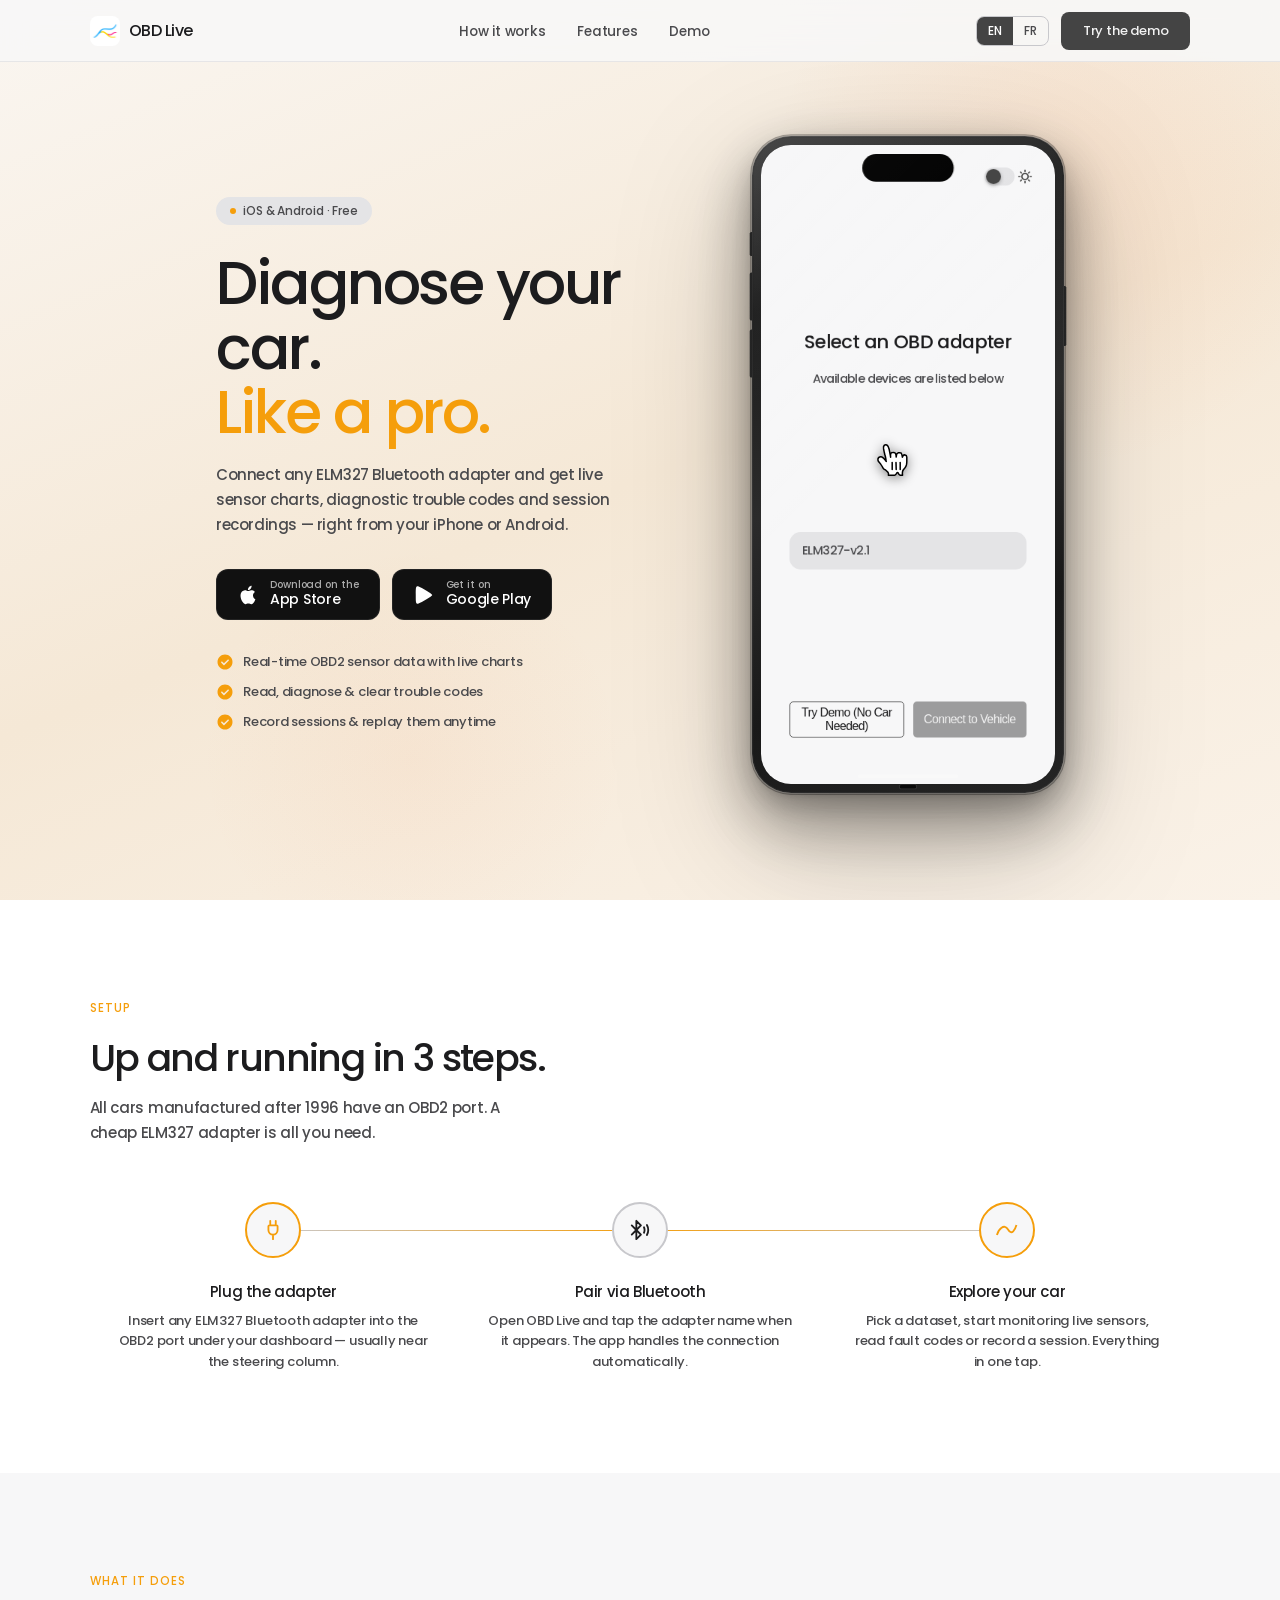
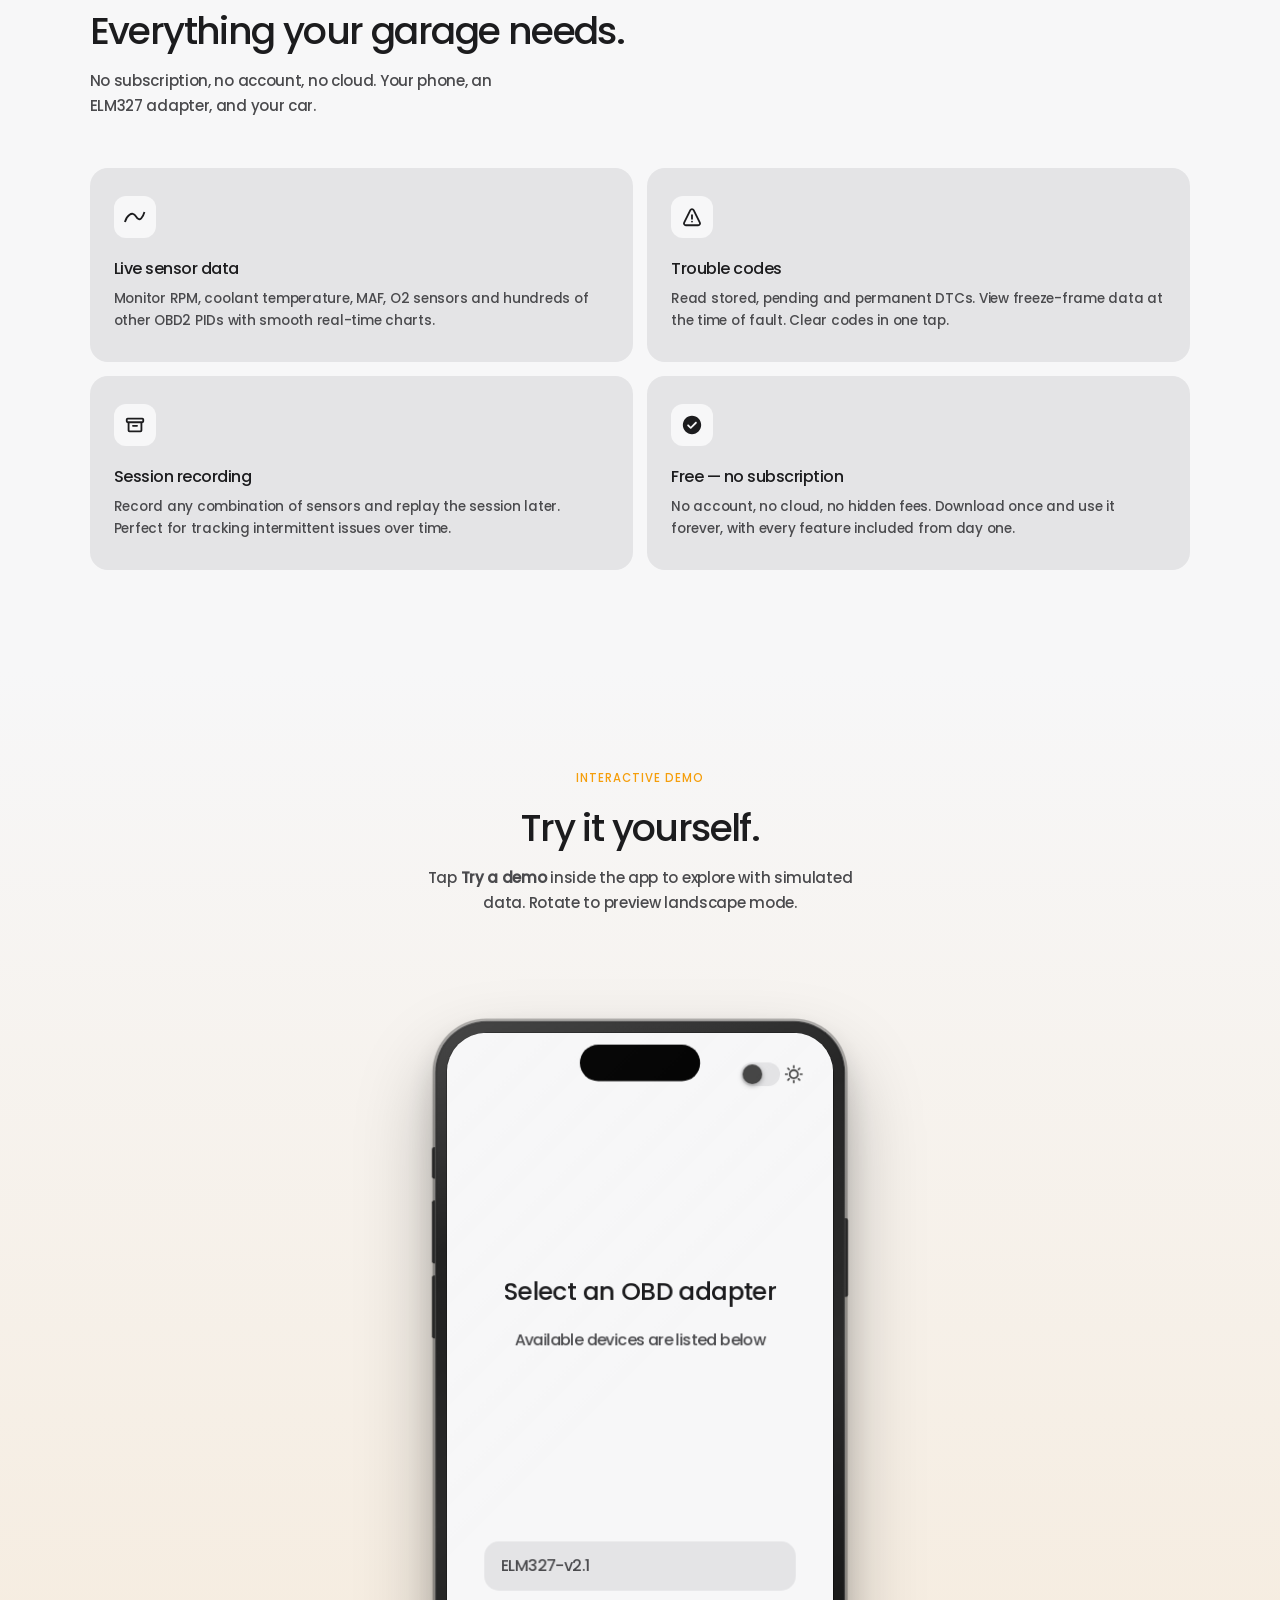
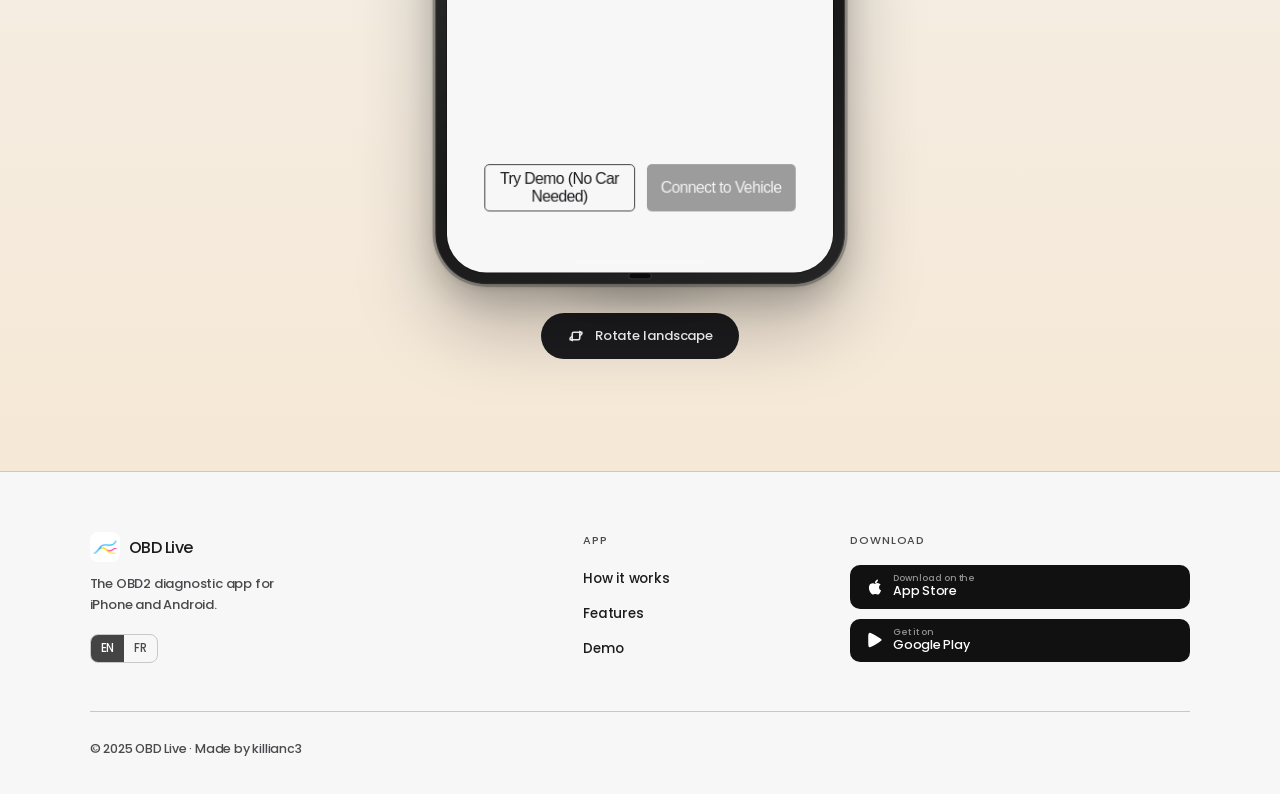
==== index.html @ 4d874411 "Deploy landing page" ====
<!DOCTYPE html><html lang="en"><head><meta charset="utf-8"><meta name="viewport" content="width=device-width,initial-scale=1"><title>OBD Live — Diagnose your car. Like a pro.</title><meta name="description" content="Connect any ELM327 Bluetooth adapter to read live sensor data, diagnostic trouble codes and record sessions — right from your iPhone or Android."><style>*,::after,::before{margin:0;padding:0;box-sizing:border-box}@font-face{font-family:Poppins;src:url("Poppins-Medium.woff2") format("woff2");font-weight:500}@font-face{font-family:Poppins;src:url("Poppins-Light.woff2") format("woff2");font-weight:300}:root{--bg:#F7F7F8;--card:#E4E4E6;--text:#1C1C1E;--sub:#4A4A4D;--line:#C8C8CC;--btn:#444444;--btntx:#F2F2F2;--orange:#F59E0B}html{scroll-behavior:smooth}body{font-family:Poppins,-apple-system,sans-serif;background:var(--bg);color:var(--text);overflow-x:hidden}a{text-decoration:none;color:inherit}.nav{position:fixed;inset:0 0 auto 0;z-index:200;height:62px;padding:0 7%;display:flex;align-items:center;justify-content:space-between;gap:24px;background:rgba(247,247,248,.88);backdrop-filter:blur(14px);-webkit-backdrop-filter:blur(14px);border-bottom:1px solid rgba(200,200,204,.38)}.nav-brand{display:flex;align-items:center;gap:9px;flex-shrink:0}.nav-logo-img{width:30px;height:30px;border-radius:8px;display:block;flex-shrink:0}.nav-logo-text{font-size:16px;font-weight:500;letter-spacing:-.5px}.nav-links{list-style:none;display:flex;gap:32px;flex:1;justify-content:center}.nav-links a{font-size:13.5px;font-weight:500;color:var(--sub);letter-spacing:-.25px;transition:color .15s}.nav-links a:hover{color:var(--text)}.lang-toggle{display:flex;align-items:center;gap:0;border:1.5px solid var(--line);border-radius:8px;overflow:hidden;flex-shrink:0}.lang-toggle button{background:0 0;border:none;cursor:pointer;font-family:Poppins,sans-serif;font-size:12px;font-weight:500;letter-spacing:-.1px;padding:5px 11px;color:var(--sub);transition:background .15s,color .15s}.lang-toggle button.active{background:var(--btn);color:#fff}.lang-toggle button:not(.active):hover{background:var(--card)}.nav-cta{font-size:13px;font-weight:500;letter-spacing:-.2px;padding:9px 22px;background:var(--btn);color:var(--btntx);border-radius:8px;transition:background .15s,transform .12s;flex-shrink:0}.nav-cta:hover{background:#2e2e2e;transform:translateY(-1px)}.hero{min-height:100vh;padding:92px 7% 64px;display:flex;align-items:center;justify-content:center;gap:56px;background:linear-gradient(158deg,#faf6f1 0,#f5e8d6 52%,#faf2e8 100%);position:relative;overflow:hidden}.hero::before{content:'';position:absolute;top:-120px;right:-80px;width:600px;height:600px;background:radial-gradient(circle,rgba(240,124,58,.1) 0,transparent 68%);pointer-events:none}.hero::after{content:'';position:absolute;bottom:-80px;left:15%;width:440px;height:440px;background:radial-gradient(circle,rgba(240,124,58,.06) 0,transparent 68%);pointer-events:none}.hero-text{flex:1;max-width:480px;position:relative;z-index:1}.badge{display:inline-flex;align-items:center;gap:7px;padding:5px 14px;background:var(--card);border-radius:100px;font-size:12px;font-weight:500;color:var(--sub);letter-spacing:-.1px;margin-bottom:26px}.badge-dot{width:6px;height:6px;background:var(--orange);border-radius:50%}h1{font-size:clamp(36px, 4.8vw, 60px);font-weight:500;letter-spacing:-2.5px;line-height:1.07;margin-bottom:18px}h1 em{font-style:normal;color:var(--orange)}.hero-desc{font-size:15px;font-weight:500;color:var(--sub);letter-spacing:-.4px;line-height:1.68;max-width:420px;margin-bottom:32px}.store-row{display:flex;gap:12px;flex-wrap:wrap;margin-bottom:32px}.store-btn{display:inline-flex;align-items:center;gap:11px;padding:10px 20px;background:#111;color:#fff;border-radius:12px;border:1.5px solid rgba(255,255,255,.08);transition:background .15s,transform .12s;min-width:152px}.store-btn:hover{background:#2a2a2a;transform:translateY(-1px)}.store-btn svg{width:22px;height:22px;flex-shrink:0}.store-btn-label{font-size:10px;font-weight:500;color:rgba(255,255,255,.65);letter-spacing:-.1px;line-height:1}.store-btn-name{font-size:14px;font-weight:500;color:#fff;letter-spacing:-.3px;line-height:1.3}.hero-checks{display:flex;flex-direction:column;gap:10px}.check-row{display:flex;align-items:center;gap:9px;font-size:13px;font-weight:500;color:var(--sub);letter-spacing:-.25px}.check-icon{width:18px;height:18px;color:var(--orange);flex-shrink:0;display:flex;align-items:center}.check-icon svg{width:18px;height:18px}.hero-phone-clip{flex-shrink:0;width:312px;height:657px;position:relative;z-index:1;filter:drop-shadow(0 40px 64px rgba(0,0,0,.2)) drop-shadow(0 14px 28px rgba(0,0,0,.12))}.hero-phone-inner{position:absolute;top:0;left:0;width:416px;height:876px;transform-origin:top left;transform:scale(.75)}.phone-base{position:relative;width:416px;height:876px}.phone-chrome{position:absolute;top:50%;left:50%;width:416px;height:876px;border-radius:52px;z-index:1;background:linear-gradient(155deg,#3c3c3c 0,#1e1e1e 22%,#2b2b2b 48%,#191919 74%,#252525 100%);box-shadow:0 0 0 1px rgba(255,255,255,.19),0 0 0 2.5px rgba(0,0,0,.3),0 40px 80px rgba(0,0,0,.28),0 16px 32px rgba(0,0,0,.16),0 4px 8px rgba(0,0,0,.1),inset 0 1px 1px rgba(255,255,255,.11),inset 0 0 0 1.5px rgba(255,255,255,.05);transition:transform .35s ease-in-out;transform:translate3d(-50%,-50%,0)}.phone-chrome::before{content:'';position:absolute;inset:2px;border-radius:50px;background:linear-gradient(170deg,rgba(255,255,255,.06) 0,transparent 38%);pointer-events:none}.phone-chrome.landscape{transform:translate3d(-50%,-50%,0) rotate(-90deg)}.phone-screen{position:absolute;top:12px;left:12px;right:12px;bottom:12px;border-radius:40px;overflow:hidden;background:#000;box-shadow:inset 0 0 0 .5px rgba(0,0,0,.6)}.phone-screen::after{content:'';position:absolute;inset:0;border-radius:40px;background:linear-gradient(135deg,rgba(255,255,255,.045) 0,transparent 45%);pointer-events:none;z-index:30}.phone-screen iframe{position:absolute;top:0;left:0;width:392px;height:852px;border:none;transform-origin:0 0;will-change:transform;-webkit-backface-visibility:hidden;backface-visibility:hidden}.phone-chrome.landscape .phone-screen iframe{width:852px;height:392px;transform:rotate(90deg) translateY(-100%) translateZ(0)}.dynamic-island{position:absolute;top:12px;left:50%;transform:translateX(-50%);width:122px;height:37px;background:#000;border-radius:20px;z-index:20}.home-indicator{position:absolute;bottom:8px;left:50%;transform:translateX(-50%);width:134px;height:5px;background:rgba(255,255,255,.24);border-radius:3px;z-index:20}.hw-m{position:absolute;top:128px;left:-3px;width:3px;height:32px;background:linear-gradient(to right,#121212,#2e2e2e,#1b1b1b);border-radius:2px 0 0 2px}.hw-vu{position:absolute;top:182px;left:-3px;width:3px;height:64px;background:linear-gradient(to right,#121212,#2e2e2e,#1b1b1b);border-radius:2px 0 0 2px}.hw-vd{position:absolute;top:258px;left:-3px;width:3px;height:64px;background:linear-gradient(to right,#121212,#2e2e2e,#1b1b1b);border-radius:2px 0 0 2px}.hw-pw{position:absolute;top:200px;right:-3px;width:3px;height:80px;background:linear-gradient(to left,#121212,#2e2e2e,#1b1b1b);border-radius:0 2px 2px 0}.hw-uc{position:absolute;bottom:6px;left:50%;transform:translateX(-50%);width:22px;height:5px;background:#0a0a0a;border-radius:3px;box-shadow:0 0 0 1px rgba(255,255,255,.09)}.eyebrow{font-size:11.5px;font-weight:500;letter-spacing:.09em;text-transform:uppercase;color:var(--orange);margin-bottom:12px}h2{font-size:clamp(27px, 3vw, 38px);font-weight:500;letter-spacing:-1.6px;margin-bottom:10px}.section-sub{font-size:15px;font-weight:500;color:var(--sub);letter-spacing:-.3px;line-height:1.65;max-width:440px;margin-bottom:50px}.how{padding:100px 7%;background:#fff}.how .section-sub{margin-bottom:56px}.steps{display:grid;grid-template-columns:repeat(3,1fr);gap:0;position:relative}.steps::before{content:'';position:absolute;top:28px;left:calc(100% / 6);right:calc(100% / 6);height:1.5px;background:linear-gradient(to right,var(--line),var(--orange) 50%,var(--line));z-index:0}.step{display:flex;flex-direction:column;align-items:center;text-align:center;padding:0 28px;position:relative;z-index:1}.step-num{width:56px;height:56px;border-radius:50%;background:var(--bg);border:2px solid var(--line);display:flex;align-items:center;justify-content:center;font-size:18px;font-weight:500;letter-spacing:-.5px;margin-bottom:22px;position:relative}.step:first-child .step-num,.step:last-child .step-num{border-color:var(--orange);color:var(--orange)}.step-num svg{width:22px;height:22px}.step-title{font-size:15px;font-weight:500;letter-spacing:-.4px;margin-bottom:8px}.step-desc{font-size:13px;font-weight:500;color:var(--sub);letter-spacing:-.2px;line-height:1.6}.features{padding:100px 7%;background:var(--bg)}.feat-grid{display:grid;grid-template-columns:repeat(2,1fr);gap:14px}.feat-card{background:var(--card);border-radius:18px;padding:28px 24px 30px}.feat-icon{width:42px;height:42px;background:var(--bg);border-radius:12px;display:flex;align-items:center;justify-content:center;margin-bottom:18px;color:var(--text)}.feat-icon svg{width:22px;height:22px}.feat-name{font-size:16px;font-weight:500;letter-spacing:-.5px;margin-bottom:7px}.feat-desc{font-size:13.5px;font-weight:500;color:var(--sub);letter-spacing:-.25px;line-height:1.62}.oss-band{padding:80px 7%;background:linear-gradient(135deg,#1c1c1e 0,#2c2c2e 100%);display:flex;align-items:center;justify-content:space-between;gap:40px;flex-wrap:wrap}.oss-text{max-width:560px}.oss-band .eyebrow{color:var(--orange)}.oss-band h2{color:#fff;margin-bottom:10px}.oss-band .section-sub{color:rgba(255,255,255,.55);margin-bottom:0;max-width:100%}.btn-ghost{display:inline-flex;align-items:center;gap:9px;padding:13px 26px;border:1.5px solid rgba(255,255,255,.22);color:#fff;border-radius:10px;font-family:Poppins,sans-serif;font-size:14px;font-weight:500;letter-spacing:-.3px;transition:border-color .15s,background .15s,transform .12s;flex-shrink:0;white-space:nowrap}.btn-ghost:hover{border-color:rgba(255,255,255,.5);background:rgba(255,255,255,.06);transform:translateY(-1px)}.demo{padding:100px 7% 112px;display:flex;flex-direction:column;align-items:center;background:linear-gradient(180deg,var(--bg) 0,#f5e8d6 100%)}.demo-head{text-align:center;margin-bottom:56px}.demo-head .section-sub{margin-left:auto;margin-right:auto;text-align:center}.demo-stage{display:flex;flex-direction:column;align-items:center;gap:28px}.phone-wrapper{position:relative;width:416px;height:876px;transform-origin:top center}.phone-wrapper.landscape{width:876px;height:416px}.phone-shadow{position:absolute;bottom:-28px;left:50%;transform:translateX(-50%);width:200px;height:28px;background:radial-gradient(ellipse at 50% 0,rgba(0,0,0,.18) 0,transparent 75%);filter:blur(10px);pointer-events:none}.rotate-btn{display:flex;align-items:center;gap:10px;padding:13px 26px;background:#1c1c1e;border:none;border-radius:100px;color:#fff;font-family:Poppins,sans-serif;font-size:13px;font-weight:500;letter-spacing:-.1px;cursor:pointer;user-select:none;outline:0;transition:background .18s,transform .14s,box-shadow .18s}.rotate-btn:hover{background:#2c2c2e;transform:translateY(-2px);box-shadow:0 8px 24px rgba(0,0,0,.22)}.rotate-btn:active{transform:translateY(0);background:#111}.r-icon{display:flex;align-items:center;transition:transform .35s ease}.r-icon svg{width:18px;height:18px}.r-icon.spun{transform:rotate(-90deg)}footer{padding:60px 7% 36px;border-top:1px solid var(--line);background:var(--bg)}.footer-top{display:grid;grid-template-columns:2fr 1fr 1.5fr;gap:40px;padding-bottom:48px;border-bottom:1px solid var(--line);margin-bottom:28px}.footer-brand .nav-brand{margin-bottom:12px}.footer-tagline{font-size:13px;font-weight:500;color:var(--sub);letter-spacing:-.2px;line-height:1.6;max-width:220px;margin-bottom:18px}.footer-lang{display:inline-flex;align-items:center;gap:0;border:1.5px solid var(--line);border-radius:8px;overflow:hidden}.footer-lang button{background:0 0;border:none;cursor:pointer;font-family:Poppins,sans-serif;font-size:11.5px;font-weight:500;letter-spacing:-.1px;padding:5px 10px;color:var(--sub);transition:background .15s,color .15s}.footer-lang button.active{background:var(--btn);color:#fff}.footer-col-title{font-size:11px;font-weight:500;letter-spacing:.08em;text-transform:uppercase;color:var(--sub);margin-bottom:16px}.footer-col-links{list-style:none;display:flex;flex-direction:column;gap:10px}.footer-col-links a{font-size:13.5px;font-weight:500;color:var(--text);letter-spacing:-.25px;transition:color .15s}.footer-col-links a:hover{color:var(--orange)}.footer-store-col{display:flex;flex-direction:column;gap:10px}.footer-store-btn{display:inline-flex;align-items:center;gap:9px;padding:9px 16px;background:#111;color:#fff;border-radius:10px;transition:background .15s}.footer-store-btn:hover{background:#2a2a2a}.footer-store-btn svg{width:18px;height:18px;flex-shrink:0}.footer-store-btn-label{font-size:9px;font-weight:500;color:rgba(255,255,255,.55);letter-spacing:-.05px;line-height:1}.footer-store-btn-name{font-size:12.5px;font-weight:500;color:#fff;letter-spacing:-.25px;line-height:1.3}.footer-bottom{display:flex;align-items:center;justify-content:space-between;flex-wrap:wrap;gap:10px}.footer-copy{font-size:12.5px;font-weight:500;color:var(--sub);letter-spacing:-.2px}@media (max-width:1020px){.footer-top{grid-template-columns:1fr 1fr}.footer-brand{grid-column:1/-1}}@media (max-width:960px){.hero{flex-direction:column-reverse;text-align:center;padding:100px 6% 60px;gap:40px}.hero-text{max-width:100%}.hero-desc{max-width:100%}.store-row{justify-content:center}.hero-checks{align-items:center}.nav-links{display:none}.hero-phone-clip{width:234px;height:493px}.hero-phone-inner{transform:scale(.5625)}.steps{grid-template-columns:1fr;gap:32px}.steps::before{display:none}.oss-band{flex-direction:column;align-items:flex-start}}@media (max-width:540px){.footer-top{grid-template-columns:1fr}.footer-bottom{justify-content:center;text-align:center}.lang-toggle{display:none}}</style></head><body><svg xmlns="http://www.w3.org/2000/svg" style="display:none" id="svg-sprite"><symbol id="i-logo" viewBox="0 0 24 24"><circle cx="12" cy="12" r="2.5" fill="currentColor"/><path d="M12 2v2.5M12 19.5V22M2 12h2.5M19.5 12H22M5.64 5.64l1.77 1.77M16.59 16.59l1.77 1.77M5.64 18.36l1.77-1.77M16.59 7.41l1.77-1.77" stroke="currentColor" stroke-width="2" stroke-linecap="round"/></symbol><symbol id="i-curve" viewBox="0 0 24 12"><path d="M1 11.5C2.52874 5.49993 8.92294 -1.70019 13.116 5.4999C17.3092 12.7 20.9781 5.16667 22.2885 0.5" stroke="currentColor" fill="none" stroke-width="2"/></symbol><symbol id="i-dtc" viewBox="0 0 24 24"><circle cx="12" cy="17" r="1" fill="currentColor"/><path d="M12 10L12 14" fill="none" stroke="currentColor" stroke-width="2" stroke-linecap="round" stroke-linejoin="round"/><path d="M3.44722 18.1056L10.2111 4.57771C10.9482 3.10361 13.0518 3.10362 13.7889 4.57771L20.5528 18.1056C21.2177 19.4354 20.2507 21 18.7639 21H5.23607C3.7493 21 2.78231 19.4354 3.44722 18.1056Z" fill="none" stroke="currentColor" stroke-width="2" stroke-linecap="round" stroke-linejoin="round"/></symbol><symbol id="i-archive" viewBox="0 0 24 24"><path stroke="currentColor" fill="none" stroke-linejoin="round" stroke-width="2" d="M10 12v1h4v-1m4 7H6a1 1 0 0 1-1-1V9h14v9a1 1 0 0 1-1 1ZM4 5h16a1 1 0 0 1 1 1v2a1 1 0 0 1-1 1H4a1 1 0 0 1-1-1V6a1 1 0 0 1 1-1Z"/></symbol><symbol id="i-ble" viewBox="0 0 24 24"><path d="M19.5282 6.5C20.4641 8.11795 20.9998 9.99642 20.9998 12C20.9998 14.0036 20.4641 15.882 19.5282 17.5M16.3262 9C16.7581 9.90926 16.9998 10.9264 16.9998 12C16.9998 13.0736 16.7581 14.0907 16.3262 15M3 17L8 12M8 12L13 7L8 2V12ZM8 12V22L13 17L8 12ZM8 12L3 7" fill="none" stroke="currentColor" stroke-width="2" stroke-linecap="round" stroke-linejoin="round"/></symbol><symbol id="i-globe" viewBox="0 0 24 24"><circle cx="12" cy="12" r="10" stroke="currentColor" fill="none" stroke-width="2"/><path d="M2 12h20M12 2c-2.5 3-4 6.5-4 10s1.5 7 4 10M12 2c2.5 3 4 6.5 4 10s-1.5 7-4 10" stroke="currentColor" fill="none" stroke-width="2"/></symbol><symbol id="i-plug" viewBox="0 0 24 24"><path d="M9 2v5M15 2v5M8 7h8a1 1 0 0 1 1 1v4a5 5 0 0 1-10 0V8a1 1 0 0 1 1-1ZM12 17v5" stroke="currentColor" fill="none" stroke-width="2" stroke-linecap="round" stroke-linejoin="round"/></symbol><symbol id="i-check" viewBox="0 0 20 20"><path d="M8.83332 11.5001L7.04166 9.70841C6.88888 9.55564 6.69443 9.47925 6.45832 9.47925C6.22221 9.47925 6.02777 9.55564 5.87499 9.70841C5.72221 9.86119 5.64582 10.0556 5.64582 10.2917C5.64582 10.5279 5.72221 10.7223 5.87499 10.8751L8.24999 13.2501C8.41666 13.4167 8.6111 13.5001 8.83332 13.5001C9.05555 13.5001 9.24999 13.4167 9.41666 13.2501L14.125 8.54175C14.2778 8.38897 14.3542 8.19453 14.3542 7.95841C14.3542 7.7223 14.2778 7.52786 14.125 7.37508C13.9722 7.2223 13.7778 7.14591 13.5417 7.14591C13.3055 7.14591 13.1111 7.2223 12.9583 7.37508L8.83332 11.5001ZM9.99999 18.3334C8.84721 18.3334 7.76388 18.1147 6.74999 17.6772C5.7361 17.2397 4.85416 16.6459 4.10416 15.8959C3.35416 15.1459 2.76041 14.264 2.32291 13.2501C1.88541 12.2362 1.66666 11.1529 1.66666 10.0001C1.66666 8.8473 1.88541 7.76397 2.32291 6.75008C2.76041 5.73619 3.35416 4.85425 4.10416 4.10425C4.85416 3.35425 5.7361 2.7605 6.74999 2.323C7.76388 1.8855 8.84721 1.66675 9.99999 1.66675C11.1528 1.66675 12.2361 1.8855 13.25 2.323C14.2639 2.7605 15.1458 3.35425 15.8958 4.10425C16.6458 4.85425 17.2396 5.73619 17.6771 6.75008C18.1146 7.76397 18.3333 8.8473 18.3333 10.0001C18.3333 11.1529 18.1146 12.2362 17.6771 13.2501C17.2396 14.264 16.6458 15.1459 15.8958 15.8959C15.1458 16.6459 14.2639 17.2397 13.25 17.6772C12.2361 18.1147 11.1528 18.3334 9.99999 18.3334Z" fill="currentColor"/></symbol><symbol id="i-arrow" viewBox="0 0 24 24"><path d="M5 12h14M12 5l7 7-7 7" stroke="currentColor" fill="none" stroke-width="2.2" stroke-linecap="round" stroke-linejoin="round"/></symbol><symbol id="i-github" viewBox="0 0 24 24"><path d="M12 2C6.477 2 2 6.484 2 12.017c0 4.425 2.865 8.18 6.839 9.504.5.092.682-.217.682-.483 0-.237-.008-.868-.013-1.703-2.782.605-3.369-1.343-3.369-1.343-.454-1.158-1.11-1.466-1.11-1.466-.908-.62.069-.608.069-.608 1.003.07 1.531 1.032 1.531 1.032.892 1.53 2.341 1.088 2.91.832.092-.647.35-1.088.636-1.338-2.22-.253-4.555-1.113-4.555-4.951 0-1.093.39-1.988 1.029-2.688-.103-.253-.446-1.272.098-2.65 0 0 .84-.27 2.75 1.026A9.564 9.564 0 0 1 12 6.844a9.59 9.59 0 0 1 2.504.337c1.909-1.296 2.747-1.027 2.747-1.027.546 1.379.202 2.398.1 2.651.64.7 1.028 1.595 1.028 2.688 0 3.848-2.339 4.695-4.566 4.943.359.309.678.92.678 1.855 0 1.338-.012 2.419-.012 2.747 0 .268.18.58.688.482A10.02 10.02 0 0 0 22 12.017C22 6.484 17.522 2 12 2z" fill="currentColor"/></symbol><symbol id="i-apple" viewBox="0 0 24 24"><path d="M18.71 19.5c-.83 1.24-1.71 2.45-3.05 2.47-1.34.03-1.77-.79-3.29-.79-1.53 0-2 .77-3.27.82-1.31.05-2.3-1.32-3.14-2.53C4.25 17 2.94 12.45 4.7 9.39c.87-1.52 2.43-2.48 4.12-2.51 1.28-.02 2.5.87 3.29.87.78 0 2.26-1.07 3.8-.91.65.03 2.47.26 3.64 1.98-.09.06-2.17 1.28-2.15 3.81.03 3.02 2.65 4.03 2.68 4.04-.03.07-.42 1.44-1.38 2.83M13 3.5c.73-.83 1.94-1.46 2.94-1.5.13 1.17-.34 2.35-1.04 3.19-.69.85-1.83 1.51-2.95 1.42-.15-1.15.41-2.35 1.05-3.11z" fill="currentColor"/></symbol><symbol id="i-play" viewBox="0 0 24 24"><path d="M4.5 2.5C3.12 3.3 3 3.93 3 12s.12 8.7 1.5 9.5C6 22.4 21 13.5 21 12S6 1.6 4.5 2.5z" fill="currentColor"/></symbol><symbol id="i-rotate" viewBox="0 0 24 24"><path d="M20 7H9a2 2 0 0 0-2 2v9" stroke="currentColor" fill="none" stroke-width="2.1" stroke-linecap="round" stroke-linejoin="round"/><path d="m7 18-3-3 3-3" stroke="currentColor" fill="none" stroke-width="2.1" stroke-linecap="round" stroke-linejoin="round"/><path d="M4 17H15a2 2 0 0 0 2-2V6" stroke="currentColor" fill="none" stroke-width="2.1" stroke-linecap="round" stroke-linejoin="round"/><path d="m17 6 3 3-3 3" stroke="currentColor" fill="none" stroke-width="2.1" stroke-linecap="round" stroke-linejoin="round"/></symbol></svg><nav class="nav"><a class="nav-brand" href="#"><img src="app-icon.png" class="nav-logo-img" alt=""> <span class="nav-logo-text">OBD Live</span></a><ul class="nav-links"><li><a href="#how" data-i18n="navHow">How it works</a></li><li><a href="#features" data-i18n="navFeatures">Features</a></li><li><a href="#demo" data-i18n="navDemo">Demo</a></li></ul><div style="display:flex;align-items:center;gap:12px"><div class="lang-toggle"><button id="nav-en" class="active" onclick='setLang("en")'>EN</button> <button id="nav-fr" onclick='setLang("fr")'>FR</button></div><a href="#demo" class="nav-cta" data-i18n="navCta">Try the demo</a></div></nav><section class="hero"><div class="hero-text"><div class="badge"><span class="badge-dot"></span> <span data-i18n="heroBadge">iOS &amp; Android · Free</span></div><h1 data-i18n="heroTitle">Diagnose your car.<br><em>Like a pro.</em></h1><p class="hero-desc" data-i18n="heroDesc">Connect any ELM327 Bluetooth adapter and get live sensor charts, diagnostic trouble codes and session recordings — right from your iPhone or Android.</p><div class="store-row"><a href="https://apps.apple.com/us/app/obd-live-car-scanner-obd2/id6757396850" class="store-btn" target="_blank" rel="noopener"><svg><use href="#i-apple"/></svg><div><div class="store-btn-label" data-i18n="storeLabelApple">Download on the</div><div class="store-btn-name">App Store</div></div></a><a href="https://play.google.com/store/apps/details?id=fr.killianc3.obd" class="store-btn" target="_blank" rel="noopener"><svg><use href="#i-play"/></svg><div><div class="store-btn-label" data-i18n="storeLabelGoogle">Get it on</div><div class="store-btn-name">Google Play</div></div></a></div><div class="hero-checks"><div class="check-row"><span class="check-icon"><svg><use href="#i-check"/></svg></span><span data-i18n="check1">Real-time OBD2 sensor data with live charts</span></div><div class="check-row"><span class="check-icon"><svg><use href="#i-check"/></svg></span><span data-i18n="check2">Read, diagnose &amp; clear trouble codes</span></div><div class="check-row"><span class="check-icon"><svg><use href="#i-check"/></svg></span><span data-i18n="check3">Record sessions &amp; replay them anytime</span></div></div></div><div class="hero-phone-clip"><div class="hero-phone-inner"><div class="phone-base"><div class="phone-chrome"><div class="phone-screen"><iframe id="hero-frame" src="app.html?auto&lang=en" title="OBD Live Preview" loading="eager"></iframe><div class="dynamic-island"></div><div class="home-indicator"></div></div><div class="hw-m"></div><div class="hw-vu"></div><div class="hw-vd"></div><div class="hw-pw"></div><div class="hw-uc"></div></div></div></div></div></section><section class="how" id="how"><p class="eyebrow" data-i18n="howEyebrow">Setup</p><h2 data-i18n="howTitle">Up and running in 3 steps.</h2><p class="section-sub" data-i18n="howSub">All cars manufactured after 1996 have an OBD2 port. A cheap ELM327 adapter is all you need.</p><div class="steps"><div class="step"><div class="step-num"><svg><use href="#i-plug"/></svg></div><div class="step-title" data-i18n="step1Title">Plug the adapter</div><div class="step-desc" data-i18n="step1Desc">Insert any ELM327 Bluetooth adapter into the OBD2 port under your dashboard — usually near the steering column.</div></div><div class="step"><div class="step-num"><svg><use href="#i-ble"/></svg></div><div class="step-title" data-i18n="step2Title">Pair via Bluetooth</div><div class="step-desc" data-i18n="step2Desc">Open OBD Live and tap the adapter name when it appears. The app handles the connection automatically.</div></div><div class="step"><div class="step-num"><svg><use href="#i-curve"/></svg></div><div class="step-title" data-i18n="step3Title">Explore your car</div><div class="step-desc" data-i18n="step3Desc">Pick a dataset, start monitoring live sensors, read fault codes or record a session. Everything in one tap.</div></div></div></section><section class="features" id="features"><p class="eyebrow" data-i18n="featEyebrow">What it does</p><h2 data-i18n="featTitle">Everything your garage needs.</h2><p class="section-sub" data-i18n="featSub">No subscription, no account, no cloud. Your phone, an ELM327 adapter, and your car.</p><div class="feat-grid"><div class="feat-card"><div class="feat-icon"><svg><use href="#i-curve"/></svg></div><div class="feat-name" data-i18n="feat1Name">Live sensor data</div><div class="feat-desc" data-i18n="feat1Desc">Monitor RPM, coolant temperature, MAF, O2 sensors and hundreds of other OBD2 PIDs with smooth real-time charts.</div></div><div class="feat-card"><div class="feat-icon"><svg><use href="#i-dtc"/></svg></div><div class="feat-name" data-i18n="feat2Name">Trouble codes</div><div class="feat-desc" data-i18n="feat2Desc">Read stored, pending and permanent DTCs. View freeze-frame data at the time of fault. Clear codes in one tap.</div></div><div class="feat-card"><div class="feat-icon"><svg><use href="#i-archive"/></svg></div><div class="feat-name" data-i18n="feat3Name">Session recording</div><div class="feat-desc" data-i18n="feat3Desc">Record any combination of sensors and replay the session later. Perfect for tracking intermittent issues over time.</div></div><div class="feat-card"><div class="feat-icon"><svg><use href="#i-check"/></svg></div><div class="feat-name" data-i18n="feat6Name">Free — no subscription</div><div class="feat-desc" data-i18n="feat6Desc">No account, no cloud, no hidden fees. Download once and use it forever, with every feature included from day one.</div></div></div></section><section class="demo" id="demo"><div class="demo-head"><p class="eyebrow" data-i18n="demoEyebrow">Interactive demo</p><h2 data-i18n="demoTitle">Try it yourself.</h2><p class="section-sub" data-i18n="demoSub">Tap <strong>Try a demo</strong> inside the app to explore with simulated data. Rotate to preview landscape mode.</p></div><div class="demo-stage"><div class="phone-wrapper" id="phone-wrapper"><div class="phone-chrome" id="demo-phone"><div class="phone-screen"><iframe id="demo-frame" src="app.html?lang=en" title="OBD Live App Demo"></iframe><div class="dynamic-island"></div><div class="home-indicator"></div></div><div class="hw-m"></div><div class="hw-vu"></div><div class="hw-vd"></div><div class="hw-pw"></div><div class="hw-uc"></div></div><div class="phone-shadow"></div></div><button class="rotate-btn" onclick="toggleDemo()"><span class="r-icon" id="r-icon"><svg><use href="#i-rotate"/></svg> </span><span id="rotate-label" data-i18n="rotateLandscape">Rotate landscape</span></button></div></section><footer><div class="footer-top"><div class="footer-brand"><a class="nav-brand" href="#"><img src="app-icon.png" class="nav-logo-img" alt=""> <span class="nav-logo-text">OBD Live</span></a><p class="footer-tagline" data-i18n="footerTagline">The OBD2 diagnostic app for iPhone and Android.</p><div class="footer-lang"><button id="footer-en" class="active" onclick='setLang("en")'>EN</button> <button id="footer-fr" onclick='setLang("fr")'>FR</button></div></div><div><div class="footer-col-title" data-i18n="footerColApp">App</div><ul class="footer-col-links"><li><a href="#how" data-i18n="navHow">How it works</a></li><li><a href="#features" data-i18n="navFeatures">Features</a></li><li><a href="#demo" data-i18n="navDemo">Demo</a></li></ul></div><div><div class="footer-col-title" data-i18n="footerColDownload">Download</div><div class="footer-store-col"><a href="https://apps.apple.com/us/app/obd-live-car-scanner-obd2/id6757396850" class="footer-store-btn" target="_blank" rel="noopener"><svg><use href="#i-apple"/></svg><div><div class="footer-store-btn-label" data-i18n="storeLabelApple">Download on the</div><div class="footer-store-btn-name">App Store</div></div></a><a href="https://play.google.com/store/apps/details?id=fr.killianc3.obd" class="footer-store-btn" target="_blank" rel="noopener"><svg><use href="#i-play"/></svg><div><div class="footer-store-btn-label" data-i18n="storeLabelGoogle">Get it on</div><div class="footer-store-btn-name">Google Play</div></div></a></div></div></div><div class="footer-bottom"><span class="footer-copy" data-i18n="footerCopy">© 2025 OBD Live · Made by killianc3</span></div></footer><script>const STRINGS={en:{navHow:"How it works",navFeatures:"Features",navDemo:"Demo",navCta:"Try the demo",heroBadge:"iOS &amp; Android · Free",heroTitle:"Diagnose your car.<br><em>Like a pro.</em>",heroDesc:"Connect any ELM327 Bluetooth adapter and get live sensor charts, diagnostic trouble codes and session recordings — right from your iPhone or Android.",storeLabelApple:"Download on the",storeLabelGoogle:"Get it on",check1:"Real-time OBD2 sensor data with live charts",check2:"Read, diagnose &amp; clear trouble codes",check3:"Record sessions &amp; replay them anytime",howEyebrow:"Setup",howTitle:"Up and running in 3 steps.",howSub:"All cars manufactured after 1996 have an OBD2 port. A cheap ELM327 adapter is all you need.",step1Title:"Plug the adapter",step1Desc:"Insert any ELM327 Bluetooth adapter into the OBD2 port under your dashboard — usually near the steering column.",step2Title:"Pair via Bluetooth",step2Desc:"Open OBD Live and tap the adapter name when it appears. The app handles the connection automatically.",step3Title:"Explore your car",step3Desc:"Pick a dataset, start monitoring live sensors, read fault codes or record a session. Everything in one tap.",featEyebrow:"What it does",featTitle:"Everything your garage needs.",featSub:"No subscription, no account, no cloud. Your phone, an ELM327 adapter, and your car.",feat1Name:"Live sensor data",feat1Desc:"Monitor RPM, coolant temperature, MAF, O2 sensors and hundreds of other OBD2 PIDs with smooth real-time charts.",feat2Name:"Trouble codes",feat2Desc:"Read stored, pending and permanent DTCs. View freeze-frame data at the time of fault. Clear codes in one tap.",feat3Name:"Session recording",feat3Desc:"Record any combination of sensors and replay the session later. Perfect for tracking intermittent issues over time.",feat4Name:"Wireless &amp; effortless",feat4Desc:"Connects to any ELM327 v1.5+ adapter over Bluetooth LE. Plug it into the OBD2 port under your dashboard and go.",feat5Name:"French &amp; English",feat5Desc:"The app is fully available in both French and English. Language follows your device settings automatically.",feat6Name:"Free — no subscription",feat6Desc:"No account, no cloud, no hidden fees. Download once and use it forever, with every feature included from day one.",ossEyebrow:"Open source",ossTitle:"Free. Open. Forever.",ossSub:"No tracking, no ads, no subscription — ever. OBD Live is MIT-licensed and built in the open. Every commit is public.",ossBtn:"View on GitHub",demoEyebrow:"Interactive demo",demoTitle:"Try it yourself.",demoSub:"Tap <strong>Try a demo</strong> inside the app to explore with simulated data. Rotate to preview landscape mode.",rotateLandscape:"Rotate landscape",rotatePortrait:"Rotate portrait",footerTagline:"The OBD2 diagnostic app for iPhone and Android.",footerColApp:"App",footerColDownload:"Download",footerCopy:"© 2025 OBD Live · Made by killianc3"},fr:{navHow:"Fonctionnement",navFeatures:"Fonctionnalités",navDemo:"Démo",navCta:"Essayer la démo",heroBadge:"iOS &amp; Android · Gratuit",heroTitle:"Diagnostiquez votre voiture.<br><em>Comme un pro.</em>",heroDesc:"Connectez n'importe quel adaptateur Bluetooth ELM327 et accédez aux capteurs en direct, aux codes défaut et aux enregistrements de sessions — depuis votre iPhone ou Android.",storeLabelApple:"Télécharger sur l'",storeLabelGoogle:"Disponible sur",check1:"Données capteurs OBD2 en temps réel",check2:"Lire, diagnostiquer &amp; effacer les codes défaut",check3:"Enregistrer les sessions et les rejouer",howEyebrow:"Démarrage",howTitle:"Prêt en 3 étapes.",howSub:"Toutes les voitures fabriquées après 1996 ont un port OBD2. Un simple adaptateur ELM327 suffit.",step1Title:"Branchez l'adaptateur",step1Desc:"Insérez un adaptateur Bluetooth ELM327 dans le port OBD2 sous votre tableau de bord — généralement près de la colonne de direction.",step2Title:"Pairez en Bluetooth",step2Desc:"Ouvrez OBD Live et appuyez sur le nom de l'adaptateur quand il apparaît. L'application gère la connexion automatiquement.",step3Title:"Explorez votre voiture",step3Desc:"Choisissez un jeu de données, surveillez les capteurs en direct, lisez les codes défaut ou enregistrez une session. Tout en un seul appui.",featEyebrow:"Ce qu'il fait",featTitle:"Tout ce dont votre garage a besoin.",featSub:"Pas d'abonnement, pas de compte, pas de cloud. Votre téléphone, un adaptateur ELM327, et votre voiture.",feat1Name:"Données en direct",feat1Desc:"Surveillez le régime, la température du liquide de refroidissement, le MAF, les sondes O2 et des centaines d'autres PIDs OBD2 avec des graphiques en temps réel.",feat2Name:"Codes défaut",feat2Desc:"Lisez les DTC stockés, en attente et permanents. Consultez les données de gel au moment de la panne. Effacez les codes en un appui.",feat3Name:"Enregistrement de session",feat3Desc:"Enregistrez n'importe quelle combinaison de capteurs et rejouez la session plus tard. Idéal pour les pannes intermittentes.",feat4Name:"Sans fil &amp; simple",feat4Desc:"Se connecte à tout adaptateur ELM327 v1.5+ via Bluetooth LE. Branchez-le dans le port OBD2 sous votre tableau de bord et c'est parti.",feat5Name:"Français &amp; Anglais",feat5Desc:"L'application est entièrement disponible en français et en anglais. La langue suit automatiquement les paramètres de votre appareil.",feat6Name:"Gratuit — sans abonnement",feat6Desc:"Pas de compte, pas de cloud, pas de frais cachés. Téléchargez une fois et utilisez pour toujours, toutes fonctionnalités incluses dès le premier jour.",ossEyebrow:"Open source",ossTitle:"Gratuit. Ouvert. Pour toujours.",ossSub:"Aucun tracking, aucune pub, aucun abonnement — jamais. OBD Live est sous licence MIT et développé en public. Chaque commit est visible.",ossBtn:"Voir sur GitHub",demoEyebrow:"Démo interactive",demoTitle:"Essayez vous-même.",demoSub:"Appuyez sur <strong>Essayer une démo</strong> dans l'app pour explorer avec des données simulées. Pivotez pour voir le mode paysage.",rotateLandscape:"Rotation paysage",rotatePortrait:"Rotation portrait",footerTagline:"L'application OBD2 pour iPhone et Android.",footerColApp:"Application",footerColDownload:"Télécharger",footerCopy:"© 2025 OBD Live · Fait par killianc3"}};let _lang="en";function setLang(e){_lang=e,document.querySelectorAll("[data-i18n]").forEach(t=>{const a=t.getAttribute("data-i18n");void 0!==STRINGS[e][a]&&(t.innerHTML=STRINGS[e][a])}),["nav-en","nav-fr","footer-en","footer-fr"].forEach(t=>{const a=document.getElementById(t);a&&a.classList.toggle("active",t.endsWith(e))}),landscape||(document.getElementById("rotate-label").innerHTML=STRINGS[e].rotateLandscape),["hero-frame","demo-frame"].forEach(t=>{const a=document.getElementById(t);if(a)try{const t=new URL(a.src,location.href);t.searchParams.set("lang",e),a.src=t.toString()}catch(e){}})}let landscape=!1;function toggleDemo(){landscape=!landscape,document.getElementById("demo-phone").classList.toggle("landscape",landscape),document.getElementById("phone-wrapper").classList.toggle("landscape",landscape),document.getElementById("r-icon").classList.toggle("spun",landscape),document.getElementById("rotate-label").innerHTML=landscape?STRINGS[_lang].rotatePortrait:STRINGS[_lang].rotateLandscape,setTimeout(fit,370)}function fit(){const e=landscape?876:416,t=landscape?416:876,a=Math.min((window.innerWidth-96)/e,.96*window.innerHeight/t,1),o=a<.99?Math.floor(a*e)/e:1,n=document.getElementById("phone-wrapper");o<1?(n.style.transform=`scale(${o})`,n.style.marginBottom=`${Math.ceil(t*(o-1))}px`):(n.style.transform="",n.style.marginBottom="")}fit(),window.addEventListener("resize",fit)</script></body></html>
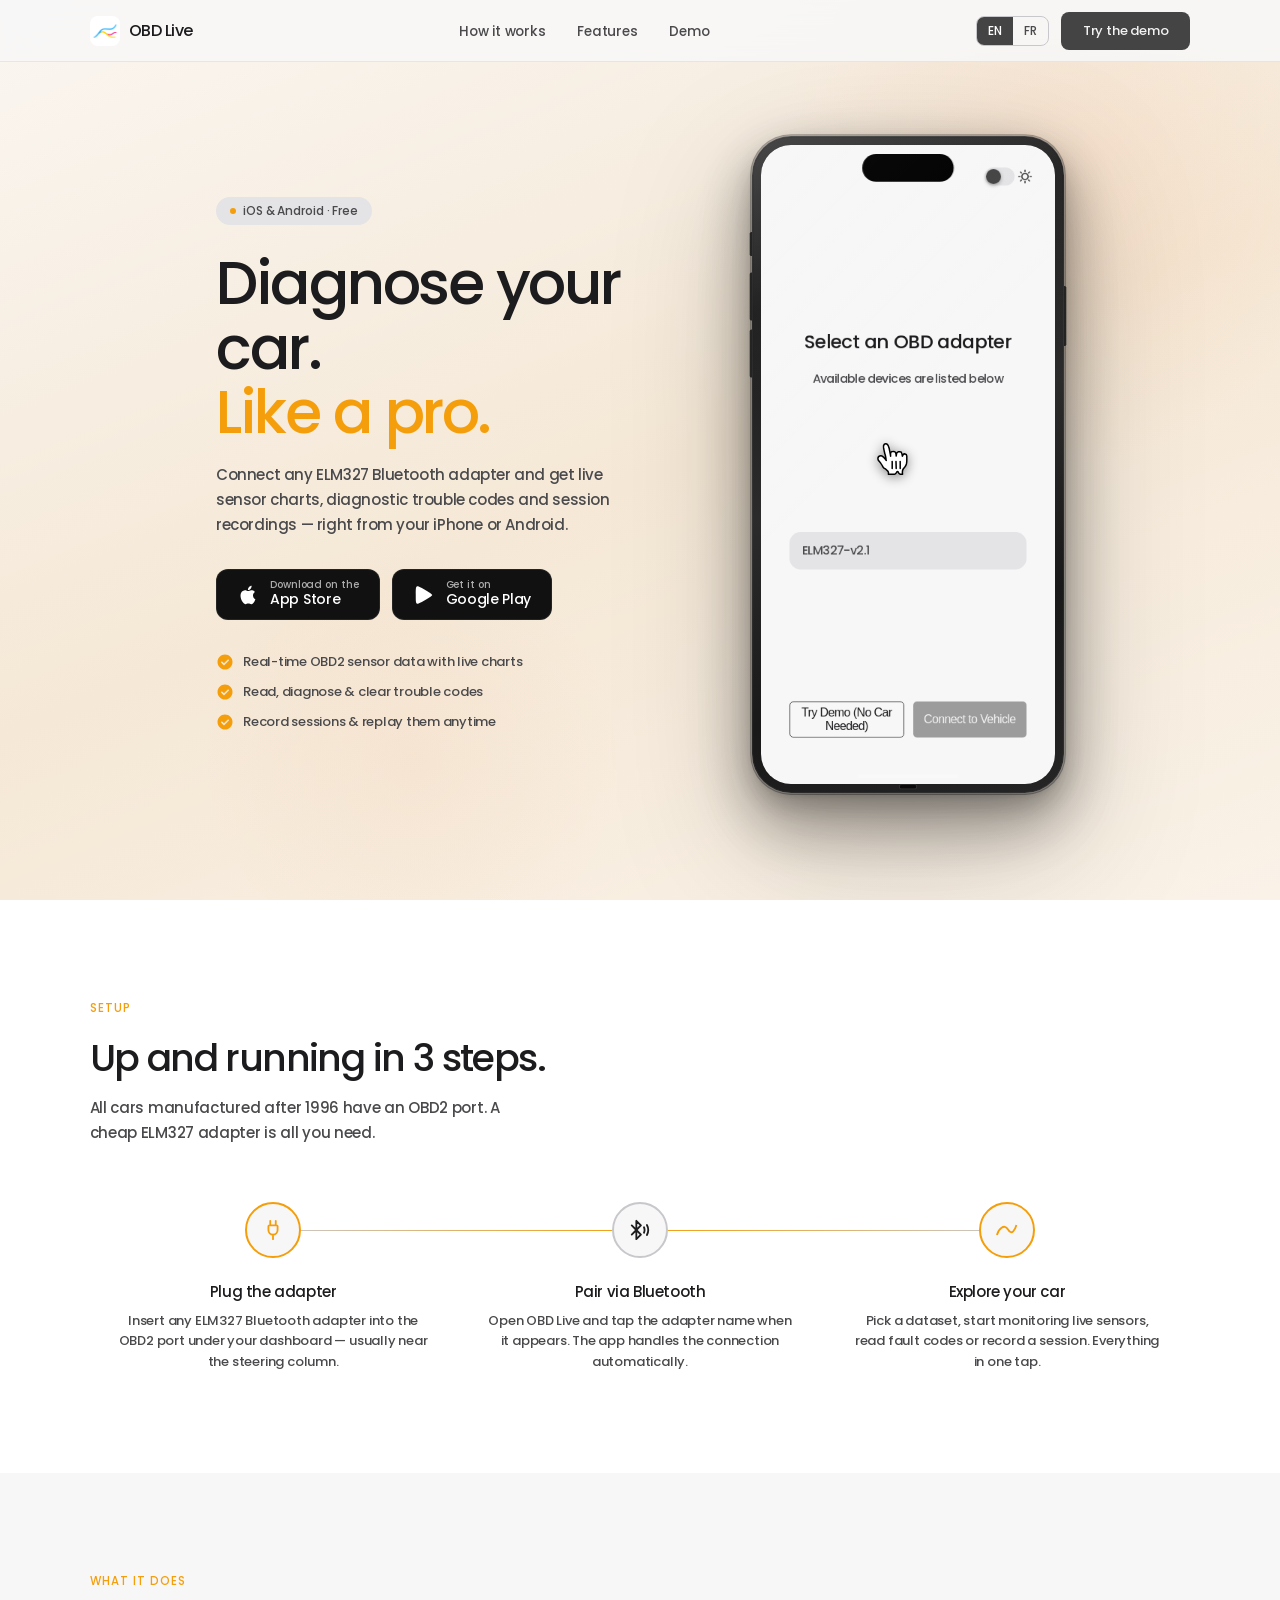
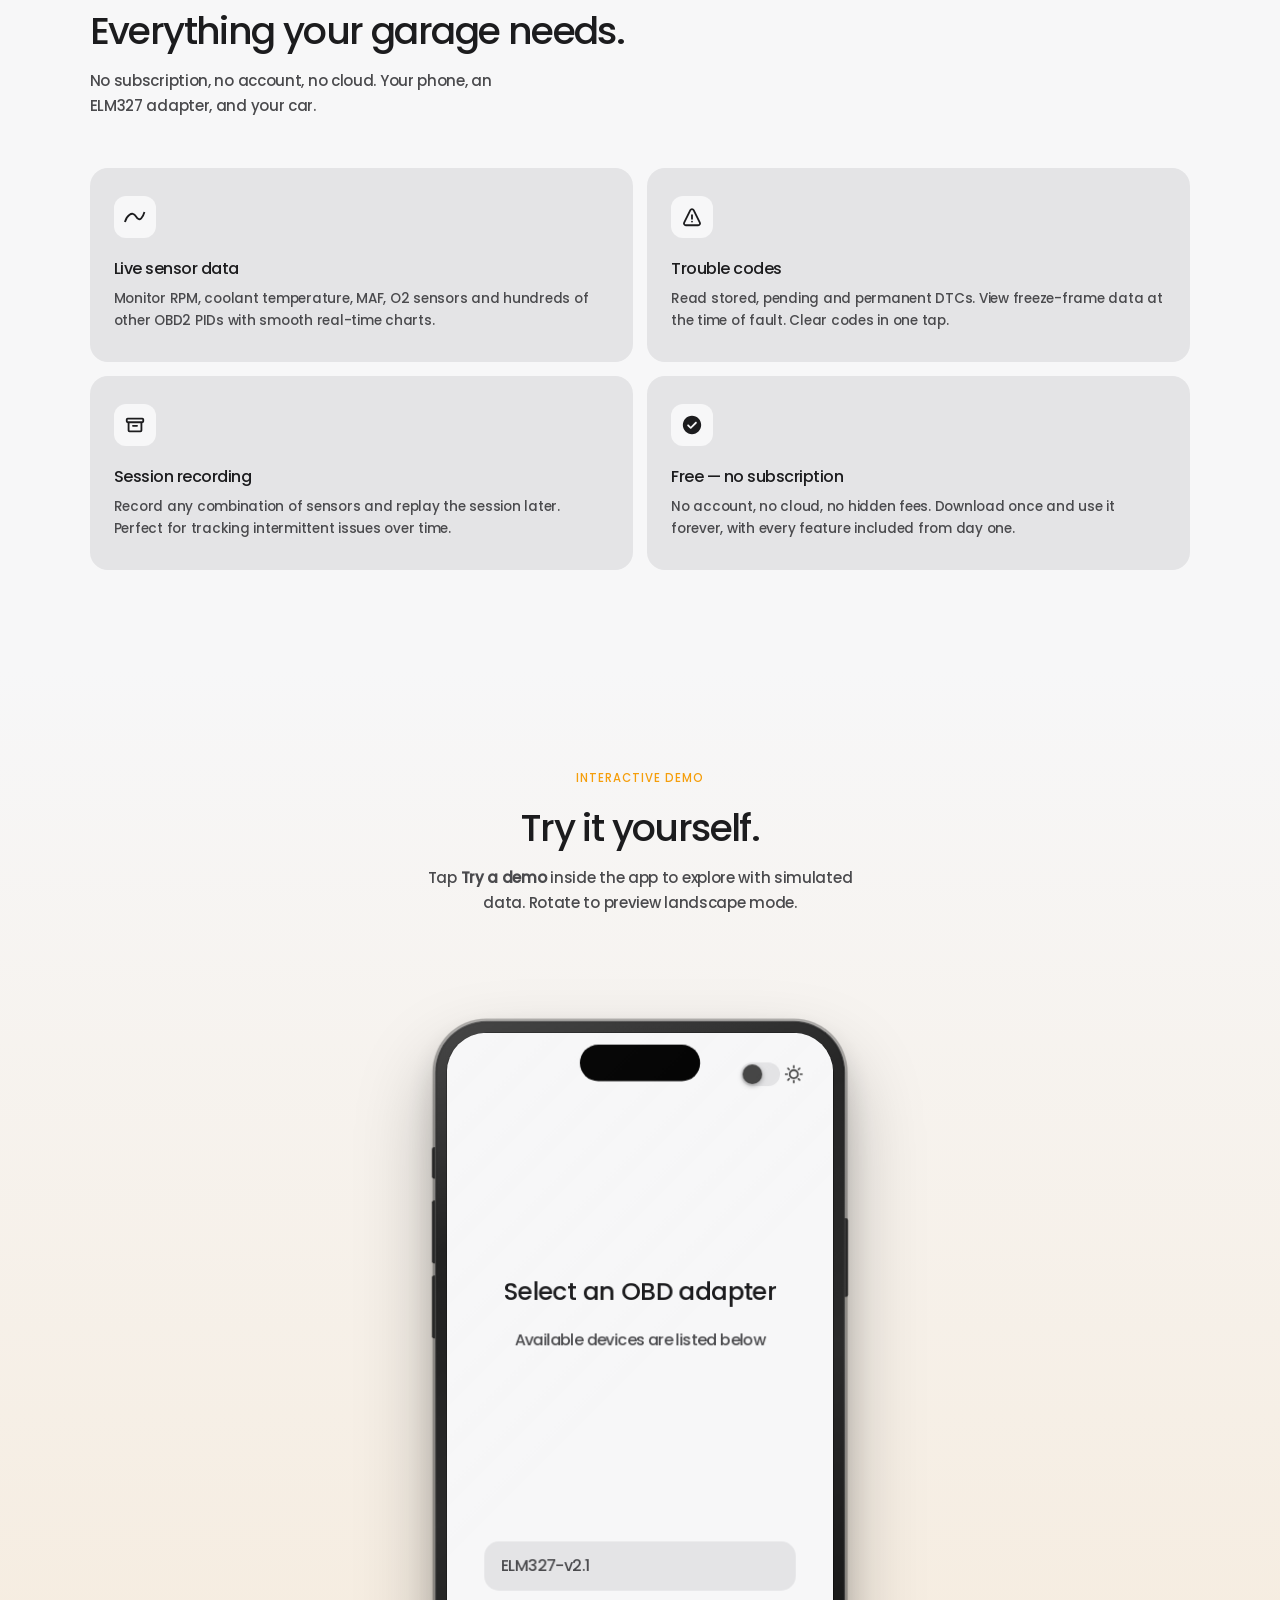
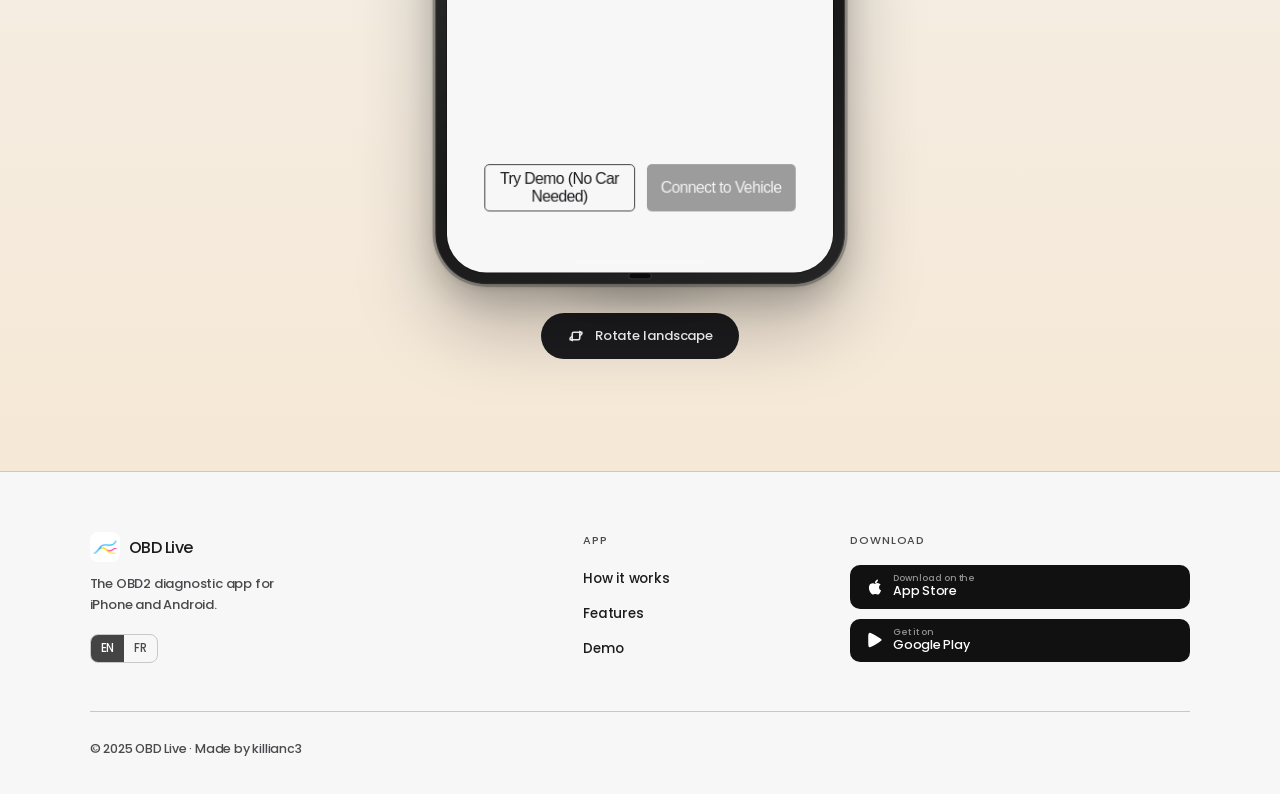
==== commit cad187d3: "Google indexing tag" ====
--- a/index.html
+++ b/index.html
@@ -1 +1 @@
-<!DOCTYPE html><html lang="en"><head><meta charset="utf-8"><meta name="viewport" content="width=device-width,initial-scale=1"><title>OBD Live — Diagnose your car. Like a pro.</title><meta name="description" content="Connect any ELM327 Bluetooth adapter to read live sensor data, diagnostic trouble codes and record sessions — right from your iPhone or Android."><style>*,::after,::before{margin:0;padding:0;box-sizing:border-box}@font-face{font-family:Poppins;src:url("Poppins-Medium.woff2") format("woff2");font-weight:500}@font-face{font-family:Poppins;src:url("Poppins-Light.woff2") format("woff2");font-weight:300}:root{--bg:#F7F7F8;--card:#E4E4E6;--text:#1C1C1E;--sub:#4A4A4D;--line:#C8C8CC;--btn:#444444;--btntx:#F2F2F2;--orange:#F59E0B}html{scroll-behavior:smooth}body{font-family:Poppins,-apple-system,sans-serif;background:var(--bg);color:var(--text);overflow-x:hidden}a{text-decoration:none;color:inherit}.nav{position:fixed;inset:0 0 auto 0;z-index:200;height:62px;padding:0 7%;display:flex;align-items:center;justify-content:space-between;gap:24px;background:rgba(247,247,248,.88);backdrop-filter:blur(14px);-webkit-backdrop-filter:blur(14px);border-bottom:1px solid rgba(200,200,204,.38)}.nav-brand{display:flex;align-items:center;gap:9px;flex-shrink:0}.nav-logo-img{width:30px;height:30px;border-radius:8px;display:block;flex-shrink:0}.nav-logo-text{font-size:16px;font-weight:500;letter-spacing:-.5px}.nav-links{list-style:none;display:flex;gap:32px;flex:1;justify-content:center}.nav-links a{font-size:13.5px;font-weight:500;color:var(--sub);letter-spacing:-.25px;transition:color .15s}.nav-links a:hover{color:var(--text)}.lang-toggle{display:flex;align-items:center;gap:0;border:1.5px solid var(--line);border-radius:8px;overflow:hidden;flex-shrink:0}.lang-toggle button{background:0 0;border:none;cursor:pointer;font-family:Poppins,sans-serif;font-size:12px;font-weight:500;letter-spacing:-.1px;padding:5px 11px;color:var(--sub);transition:background .15s,color .15s}.lang-toggle button.active{background:var(--btn);color:#fff}.lang-toggle button:not(.active):hover{background:var(--card)}.nav-cta{font-size:13px;font-weight:500;letter-spacing:-.2px;padding:9px 22px;background:var(--btn);color:var(--btntx);border-radius:8px;transition:background .15s,transform .12s;flex-shrink:0}.nav-cta:hover{background:#2e2e2e;transform:translateY(-1px)}.hero{min-height:100vh;padding:92px 7% 64px;display:flex;align-items:center;justify-content:center;gap:56px;background:linear-gradient(158deg,#faf6f1 0,#f5e8d6 52%,#faf2e8 100%);position:relative;overflow:hidden}.hero::before{content:'';position:absolute;top:-120px;right:-80px;width:600px;height:600px;background:radial-gradient(circle,rgba(240,124,58,.1) 0,transparent 68%);pointer-events:none}.hero::after{content:'';position:absolute;bottom:-80px;left:15%;width:440px;height:440px;background:radial-gradient(circle,rgba(240,124,58,.06) 0,transparent 68%);pointer-events:none}.hero-text{flex:1;max-width:480px;position:relative;z-index:1}.badge{display:inline-flex;align-items:center;gap:7px;padding:5px 14px;background:var(--card);border-radius:100px;font-size:12px;font-weight:500;color:var(--sub);letter-spacing:-.1px;margin-bottom:26px}.badge-dot{width:6px;height:6px;background:var(--orange);border-radius:50%}h1{font-size:clamp(36px, 4.8vw, 60px);font-weight:500;letter-spacing:-2.5px;line-height:1.07;margin-bottom:18px}h1 em{font-style:normal;color:var(--orange)}.hero-desc{font-size:15px;font-weight:500;color:var(--sub);letter-spacing:-.4px;line-height:1.68;max-width:420px;margin-bottom:32px}.store-row{display:flex;gap:12px;flex-wrap:wrap;margin-bottom:32px}.store-btn{display:inline-flex;align-items:center;gap:11px;padding:10px 20px;background:#111;color:#fff;border-radius:12px;border:1.5px solid rgba(255,255,255,.08);transition:background .15s,transform .12s;min-width:152px}.store-btn:hover{background:#2a2a2a;transform:translateY(-1px)}.store-btn svg{width:22px;height:22px;flex-shrink:0}.store-btn-label{font-size:10px;font-weight:500;color:rgba(255,255,255,.65);letter-spacing:-.1px;line-height:1}.store-btn-name{font-size:14px;font-weight:500;color:#fff;letter-spacing:-.3px;line-height:1.3}.hero-checks{display:flex;flex-direction:column;gap:10px}.check-row{display:flex;align-items:center;gap:9px;font-size:13px;font-weight:500;color:var(--sub);letter-spacing:-.25px}.check-icon{width:18px;height:18px;color:var(--orange);flex-shrink:0;display:flex;align-items:center}.check-icon svg{width:18px;height:18px}.hero-phone-clip{flex-shrink:0;width:312px;height:657px;position:relative;z-index:1;filter:drop-shadow(0 40px 64px rgba(0,0,0,.2)) drop-shadow(0 14px 28px rgba(0,0,0,.12))}.hero-phone-inner{position:absolute;top:0;left:0;width:416px;height:876px;transform-origin:top left;transform:scale(.75)}.phone-base{position:relative;width:416px;height:876px}.phone-chrome{position:absolute;top:50%;left:50%;width:416px;height:876px;border-radius:52px;z-index:1;background:linear-gradient(155deg,#3c3c3c 0,#1e1e1e 22%,#2b2b2b 48%,#191919 74%,#252525 100%);box-shadow:0 0 0 1px rgba(255,255,255,.19),0 0 0 2.5px rgba(0,0,0,.3),0 40px 80px rgba(0,0,0,.28),0 16px 32px rgba(0,0,0,.16),0 4px 8px rgba(0,0,0,.1),inset 0 1px 1px rgba(255,255,255,.11),inset 0 0 0 1.5px rgba(255,255,255,.05);transition:transform .35s ease-in-out;transform:translate3d(-50%,-50%,0)}.phone-chrome::before{content:'';position:absolute;inset:2px;border-radius:50px;background:linear-gradient(170deg,rgba(255,255,255,.06) 0,transparent 38%);pointer-events:none}.phone-chrome.landscape{transform:translate3d(-50%,-50%,0) rotate(-90deg)}.phone-screen{position:absolute;top:12px;left:12px;right:12px;bottom:12px;border-radius:40px;overflow:hidden;background:#000;box-shadow:inset 0 0 0 .5px rgba(0,0,0,.6)}.phone-screen::after{content:'';position:absolute;inset:0;border-radius:40px;background:linear-gradient(135deg,rgba(255,255,255,.045) 0,transparent 45%);pointer-events:none;z-index:30}.phone-screen iframe{position:absolute;top:0;left:0;width:392px;height:852px;border:none;transform-origin:0 0;will-change:transform;-webkit-backface-visibility:hidden;backface-visibility:hidden}.phone-chrome.landscape .phone-screen iframe{width:852px;height:392px;transform:rotate(90deg) translateY(-100%) translateZ(0)}.dynamic-island{position:absolute;top:12px;left:50%;transform:translateX(-50%);width:122px;height:37px;background:#000;border-radius:20px;z-index:20}.home-indicator{position:absolute;bottom:8px;left:50%;transform:translateX(-50%);width:134px;height:5px;background:rgba(255,255,255,.24);border-radius:3px;z-index:20}.hw-m{position:absolute;top:128px;left:-3px;width:3px;height:32px;background:linear-gradient(to right,#121212,#2e2e2e,#1b1b1b);border-radius:2px 0 0 2px}.hw-vu{position:absolute;top:182px;left:-3px;width:3px;height:64px;background:linear-gradient(to right,#121212,#2e2e2e,#1b1b1b);border-radius:2px 0 0 2px}.hw-vd{position:absolute;top:258px;left:-3px;width:3px;height:64px;background:linear-gradient(to right,#121212,#2e2e2e,#1b1b1b);border-radius:2px 0 0 2px}.hw-pw{position:absolute;top:200px;right:-3px;width:3px;height:80px;background:linear-gradient(to left,#121212,#2e2e2e,#1b1b1b);border-radius:0 2px 2px 0}.hw-uc{position:absolute;bottom:6px;left:50%;transform:translateX(-50%);width:22px;height:5px;background:#0a0a0a;border-radius:3px;box-shadow:0 0 0 1px rgba(255,255,255,.09)}.eyebrow{font-size:11.5px;font-weight:500;letter-spacing:.09em;text-transform:uppercase;color:var(--orange);margin-bottom:12px}h2{font-size:clamp(27px, 3vw, 38px);font-weight:500;letter-spacing:-1.6px;margin-bottom:10px}.section-sub{font-size:15px;font-weight:500;color:var(--sub);letter-spacing:-.3px;line-height:1.65;max-width:440px;margin-bottom:50px}.how{padding:100px 7%;background:#fff}.how .section-sub{margin-bottom:56px}.steps{display:grid;grid-template-columns:repeat(3,1fr);gap:0;position:relative}.steps::before{content:'';position:absolute;top:28px;left:calc(100% / 6);right:calc(100% / 6);height:1.5px;background:linear-gradient(to right,var(--line),var(--orange) 50%,var(--line));z-index:0}.step{display:flex;flex-direction:column;align-items:center;text-align:center;padding:0 28px;position:relative;z-index:1}.step-num{width:56px;height:56px;border-radius:50%;background:var(--bg);border:2px solid var(--line);display:flex;align-items:center;justify-content:center;font-size:18px;font-weight:500;letter-spacing:-.5px;margin-bottom:22px;position:relative}.step:first-child .step-num,.step:last-child .step-num{border-color:var(--orange);color:var(--orange)}.step-num svg{width:22px;height:22px}.step-title{font-size:15px;font-weight:500;letter-spacing:-.4px;margin-bottom:8px}.step-desc{font-size:13px;font-weight:500;color:var(--sub);letter-spacing:-.2px;line-height:1.6}.features{padding:100px 7%;background:var(--bg)}.feat-grid{display:grid;grid-template-columns:repeat(2,1fr);gap:14px}.feat-card{background:var(--card);border-radius:18px;padding:28px 24px 30px}.feat-icon{width:42px;height:42px;background:var(--bg);border-radius:12px;display:flex;align-items:center;justify-content:center;margin-bottom:18px;color:var(--text)}.feat-icon svg{width:22px;height:22px}.feat-name{font-size:16px;font-weight:500;letter-spacing:-.5px;margin-bottom:7px}.feat-desc{font-size:13.5px;font-weight:500;color:var(--sub);letter-spacing:-.25px;line-height:1.62}.oss-band{padding:80px 7%;background:linear-gradient(135deg,#1c1c1e 0,#2c2c2e 100%);display:flex;align-items:center;justify-content:space-between;gap:40px;flex-wrap:wrap}.oss-text{max-width:560px}.oss-band .eyebrow{color:var(--orange)}.oss-band h2{color:#fff;margin-bottom:10px}.oss-band .section-sub{color:rgba(255,255,255,.55);margin-bottom:0;max-width:100%}.btn-ghost{display:inline-flex;align-items:center;gap:9px;padding:13px 26px;border:1.5px solid rgba(255,255,255,.22);color:#fff;border-radius:10px;font-family:Poppins,sans-serif;font-size:14px;font-weight:500;letter-spacing:-.3px;transition:border-color .15s,background .15s,transform .12s;flex-shrink:0;white-space:nowrap}.btn-ghost:hover{border-color:rgba(255,255,255,.5);background:rgba(255,255,255,.06);transform:translateY(-1px)}.demo{padding:100px 7% 112px;display:flex;flex-direction:column;align-items:center;background:linear-gradient(180deg,var(--bg) 0,#f5e8d6 100%)}.demo-head{text-align:center;margin-bottom:56px}.demo-head .section-sub{margin-left:auto;margin-right:auto;text-align:center}.demo-stage{display:flex;flex-direction:column;align-items:center;gap:28px}.phone-wrapper{position:relative;width:416px;height:876px;transform-origin:top center}.phone-wrapper.landscape{width:876px;height:416px}.phone-shadow{position:absolute;bottom:-28px;left:50%;transform:translateX(-50%);width:200px;height:28px;background:radial-gradient(ellipse at 50% 0,rgba(0,0,0,.18) 0,transparent 75%);filter:blur(10px);pointer-events:none}.rotate-btn{display:flex;align-items:center;gap:10px;padding:13px 26px;background:#1c1c1e;border:none;border-radius:100px;color:#fff;font-family:Poppins,sans-serif;font-size:13px;font-weight:500;letter-spacing:-.1px;cursor:pointer;user-select:none;outline:0;transition:background .18s,transform .14s,box-shadow .18s}.rotate-btn:hover{background:#2c2c2e;transform:translateY(-2px);box-shadow:0 8px 24px rgba(0,0,0,.22)}.rotate-btn:active{transform:translateY(0);background:#111}.r-icon{display:flex;align-items:center;transition:transform .35s ease}.r-icon svg{width:18px;height:18px}.r-icon.spun{transform:rotate(-90deg)}footer{padding:60px 7% 36px;border-top:1px solid var(--line);background:var(--bg)}.footer-top{display:grid;grid-template-columns:2fr 1fr 1.5fr;gap:40px;padding-bottom:48px;border-bottom:1px solid var(--line);margin-bottom:28px}.footer-brand .nav-brand{margin-bottom:12px}.footer-tagline{font-size:13px;font-weight:500;color:var(--sub);letter-spacing:-.2px;line-height:1.6;max-width:220px;margin-bottom:18px}.footer-lang{display:inline-flex;align-items:center;gap:0;border:1.5px solid var(--line);border-radius:8px;overflow:hidden}.footer-lang button{background:0 0;border:none;cursor:pointer;font-family:Poppins,sans-serif;font-size:11.5px;font-weight:500;letter-spacing:-.1px;padding:5px 10px;color:var(--sub);transition:background .15s,color .15s}.footer-lang button.active{background:var(--btn);color:#fff}.footer-col-title{font-size:11px;font-weight:500;letter-spacing:.08em;text-transform:uppercase;color:var(--sub);margin-bottom:16px}.footer-col-links{list-style:none;display:flex;flex-direction:column;gap:10px}.footer-col-links a{font-size:13.5px;font-weight:500;color:var(--text);letter-spacing:-.25px;transition:color .15s}.footer-col-links a:hover{color:var(--orange)}.footer-store-col{display:flex;flex-direction:column;gap:10px}.footer-store-btn{display:inline-flex;align-items:center;gap:9px;padding:9px 16px;background:#111;color:#fff;border-radius:10px;transition:background .15s}.footer-store-btn:hover{background:#2a2a2a}.footer-store-btn svg{width:18px;height:18px;flex-shrink:0}.footer-store-btn-label{font-size:9px;font-weight:500;color:rgba(255,255,255,.55);letter-spacing:-.05px;line-height:1}.footer-store-btn-name{font-size:12.5px;font-weight:500;color:#fff;letter-spacing:-.25px;line-height:1.3}.footer-bottom{display:flex;align-items:center;justify-content:space-between;flex-wrap:wrap;gap:10px}.footer-copy{font-size:12.5px;font-weight:500;color:var(--sub);letter-spacing:-.2px}@media (max-width:1020px){.footer-top{grid-template-columns:1fr 1fr}.footer-brand{grid-column:1/-1}}@media (max-width:960px){.hero{flex-direction:column-reverse;text-align:center;padding:100px 6% 60px;gap:40px}.hero-text{max-width:100%}.hero-desc{max-width:100%}.store-row{justify-content:center}.hero-checks{align-items:center}.nav-links{display:none}.hero-phone-clip{width:234px;height:493px}.hero-phone-inner{transform:scale(.5625)}.steps{grid-template-columns:1fr;gap:32px}.steps::before{display:none}.oss-band{flex-direction:column;align-items:flex-start}}@media (max-width:540px){.footer-top{grid-template-columns:1fr}.footer-bottom{justify-content:center;text-align:center}.lang-toggle{display:none}}</style></head><body><svg xmlns="http://www.w3.org/2000/svg" style="display:none" id="svg-sprite"><symbol id="i-logo" viewBox="0 0 24 24"><circle cx="12" cy="12" r="2.5" fill="currentColor"/><path d="M12 2v2.5M12 19.5V22M2 12h2.5M19.5 12H22M5.64 5.64l1.77 1.77M16.59 16.59l1.77 1.77M5.64 18.36l1.77-1.77M16.59 7.41l1.77-1.77" stroke="currentColor" stroke-width="2" stroke-linecap="round"/></symbol><symbol id="i-curve" viewBox="0 0 24 12"><path d="M1 11.5C2.52874 5.49993 8.92294 -1.70019 13.116 5.4999C17.3092 12.7 20.9781 5.16667 22.2885 0.5" stroke="currentColor" fill="none" stroke-width="2"/></symbol><symbol id="i-dtc" viewBox="0 0 24 24"><circle cx="12" cy="17" r="1" fill="currentColor"/><path d="M12 10L12 14" fill="none" stroke="currentColor" stroke-width="2" stroke-linecap="round" stroke-linejoin="round"/><path d="M3.44722 18.1056L10.2111 4.57771C10.9482 3.10361 13.0518 3.10362 13.7889 4.57771L20.5528 18.1056C21.2177 19.4354 20.2507 21 18.7639 21H5.23607C3.7493 21 2.78231 19.4354 3.44722 18.1056Z" fill="none" stroke="currentColor" stroke-width="2" stroke-linecap="round" stroke-linejoin="round"/></symbol><symbol id="i-archive" viewBox="0 0 24 24"><path stroke="currentColor" fill="none" stroke-linejoin="round" stroke-width="2" d="M10 12v1h4v-1m4 7H6a1 1 0 0 1-1-1V9h14v9a1 1 0 0 1-1 1ZM4 5h16a1 1 0 0 1 1 1v2a1 1 0 0 1-1 1H4a1 1 0 0 1-1-1V6a1 1 0 0 1 1-1Z"/></symbol><symbol id="i-ble" viewBox="0 0 24 24"><path d="M19.5282 6.5C20.4641 8.11795 20.9998 9.99642 20.9998 12C20.9998 14.0036 20.4641 15.882 19.5282 17.5M16.3262 9C16.7581 9.90926 16.9998 10.9264 16.9998 12C16.9998 13.0736 16.7581 14.0907 16.3262 15M3 17L8 12M8 12L13 7L8 2V12ZM8 12V22L13 17L8 12ZM8 12L3 7" fill="none" stroke="currentColor" stroke-width="2" stroke-linecap="round" stroke-linejoin="round"/></symbol><symbol id="i-globe" viewBox="0 0 24 24"><circle cx="12" cy="12" r="10" stroke="currentColor" fill="none" stroke-width="2"/><path d="M2 12h20M12 2c-2.5 3-4 6.5-4 10s1.5 7 4 10M12 2c2.5 3 4 6.5 4 10s-1.5 7-4 10" stroke="currentColor" fill="none" stroke-width="2"/></symbol><symbol id="i-plug" viewBox="0 0 24 24"><path d="M9 2v5M15 2v5M8 7h8a1 1 0 0 1 1 1v4a5 5 0 0 1-10 0V8a1 1 0 0 1 1-1ZM12 17v5" stroke="currentColor" fill="none" stroke-width="2" stroke-linecap="round" stroke-linejoin="round"/></symbol><symbol id="i-check" viewBox="0 0 20 20"><path d="M8.83332 11.5001L7.04166 9.70841C6.88888 9.55564 6.69443 9.47925 6.45832 9.47925C6.22221 9.47925 6.02777 9.55564 5.87499 9.70841C5.72221 9.86119 5.64582 10.0556 5.64582 10.2917C5.64582 10.5279 5.72221 10.7223 5.87499 10.8751L8.24999 13.2501C8.41666 13.4167 8.6111 13.5001 8.83332 13.5001C9.05555 13.5001 9.24999 13.4167 9.41666 13.2501L14.125 8.54175C14.2778 8.38897 14.3542 8.19453 14.3542 7.95841C14.3542 7.7223 14.2778 7.52786 14.125 7.37508C13.9722 7.2223 13.7778 7.14591 13.5417 7.14591C13.3055 7.14591 13.1111 7.2223 12.9583 7.37508L8.83332 11.5001ZM9.99999 18.3334C8.84721 18.3334 7.76388 18.1147 6.74999 17.6772C5.7361 17.2397 4.85416 16.6459 4.10416 15.8959C3.35416 15.1459 2.76041 14.264 2.32291 13.2501C1.88541 12.2362 1.66666 11.1529 1.66666 10.0001C1.66666 8.8473 1.88541 7.76397 2.32291 6.75008C2.76041 5.73619 3.35416 4.85425 4.10416 4.10425C4.85416 3.35425 5.7361 2.7605 6.74999 2.323C7.76388 1.8855 8.84721 1.66675 9.99999 1.66675C11.1528 1.66675 12.2361 1.8855 13.25 2.323C14.2639 2.7605 15.1458 3.35425 15.8958 4.10425C16.6458 4.85425 17.2396 5.73619 17.6771 6.75008C18.1146 7.76397 18.3333 8.8473 18.3333 10.0001C18.3333 11.1529 18.1146 12.2362 17.6771 13.2501C17.2396 14.264 16.6458 15.1459 15.8958 15.8959C15.1458 16.6459 14.2639 17.2397 13.25 17.6772C12.2361 18.1147 11.1528 18.3334 9.99999 18.3334Z" fill="currentColor"/></symbol><symbol id="i-arrow" viewBox="0 0 24 24"><path d="M5 12h14M12 5l7 7-7 7" stroke="currentColor" fill="none" stroke-width="2.2" stroke-linecap="round" stroke-linejoin="round"/></symbol><symbol id="i-github" viewBox="0 0 24 24"><path d="M12 2C6.477 2 2 6.484 2 12.017c0 4.425 2.865 8.18 6.839 9.504.5.092.682-.217.682-.483 0-.237-.008-.868-.013-1.703-2.782.605-3.369-1.343-3.369-1.343-.454-1.158-1.11-1.466-1.11-1.466-.908-.62.069-.608.069-.608 1.003.07 1.531 1.032 1.531 1.032.892 1.53 2.341 1.088 2.91.832.092-.647.35-1.088.636-1.338-2.22-.253-4.555-1.113-4.555-4.951 0-1.093.39-1.988 1.029-2.688-.103-.253-.446-1.272.098-2.65 0 0 .84-.27 2.75 1.026A9.564 9.564 0 0 1 12 6.844a9.59 9.59 0 0 1 2.504.337c1.909-1.296 2.747-1.027 2.747-1.027.546 1.379.202 2.398.1 2.651.64.7 1.028 1.595 1.028 2.688 0 3.848-2.339 4.695-4.566 4.943.359.309.678.92.678 1.855 0 1.338-.012 2.419-.012 2.747 0 .268.18.58.688.482A10.02 10.02 0 0 0 22 12.017C22 6.484 17.522 2 12 2z" fill="currentColor"/></symbol><symbol id="i-apple" viewBox="0 0 24 24"><path d="M18.71 19.5c-.83 1.24-1.71 2.45-3.05 2.47-1.34.03-1.77-.79-3.29-.79-1.53 0-2 .77-3.27.82-1.31.05-2.3-1.32-3.14-2.53C4.25 17 2.94 12.45 4.7 9.39c.87-1.52 2.43-2.48 4.12-2.51 1.28-.02 2.5.87 3.29.87.78 0 2.26-1.07 3.8-.91.65.03 2.47.26 3.64 1.98-.09.06-2.17 1.28-2.15 3.81.03 3.02 2.65 4.03 2.68 4.04-.03.07-.42 1.44-1.38 2.83M13 3.5c.73-.83 1.94-1.46 2.94-1.5.13 1.17-.34 2.35-1.04 3.19-.69.85-1.83 1.51-2.95 1.42-.15-1.15.41-2.35 1.05-3.11z" fill="currentColor"/></symbol><symbol id="i-play" viewBox="0 0 24 24"><path d="M4.5 2.5C3.12 3.3 3 3.93 3 12s.12 8.7 1.5 9.5C6 22.4 21 13.5 21 12S6 1.6 4.5 2.5z" fill="currentColor"/></symbol><symbol id="i-rotate" viewBox="0 0 24 24"><path d="M20 7H9a2 2 0 0 0-2 2v9" stroke="currentColor" fill="none" stroke-width="2.1" stroke-linecap="round" stroke-linejoin="round"/><path d="m7 18-3-3 3-3" stroke="currentColor" fill="none" stroke-width="2.1" stroke-linecap="round" stroke-linejoin="round"/><path d="M4 17H15a2 2 0 0 0 2-2V6" stroke="currentColor" fill="none" stroke-width="2.1" stroke-linecap="round" stroke-linejoin="round"/><path d="m17 6 3 3-3 3" stroke="currentColor" fill="none" stroke-width="2.1" stroke-linecap="round" stroke-linejoin="round"/></symbol></svg><nav class="nav"><a class="nav-brand" href="#"><img src="app-icon.png" class="nav-logo-img" alt=""> <span class="nav-logo-text">OBD Live</span></a><ul class="nav-links"><li><a href="#how" data-i18n="navHow">How it works</a></li><li><a href="#features" data-i18n="navFeatures">Features</a></li><li><a href="#demo" data-i18n="navDemo">Demo</a></li></ul><div style="display:flex;align-items:center;gap:12px"><div class="lang-toggle"><button id="nav-en" class="active" onclick='setLang("en")'>EN</button> <button id="nav-fr" onclick='setLang("fr")'>FR</button></div><a href="#demo" class="nav-cta" data-i18n="navCta">Try the demo</a></div></nav><section class="hero"><div class="hero-text"><div class="badge"><span class="badge-dot"></span> <span data-i18n="heroBadge">iOS &amp; Android · Free</span></div><h1 data-i18n="heroTitle">Diagnose your car.<br><em>Like a pro.</em></h1><p class="hero-desc" data-i18n="heroDesc">Connect any ELM327 Bluetooth adapter and get live sensor charts, diagnostic trouble codes and session recordings — right from your iPhone or Android.</p><div class="store-row"><a href="https://apps.apple.com/us/app/obd-live-car-scanner-obd2/id6757396850" class="store-btn" target="_blank" rel="noopener"><svg><use href="#i-apple"/></svg><div><div class="store-btn-label" data-i18n="storeLabelApple">Download on the</div><div class="store-btn-name">App Store</div></div></a><a href="https://play.google.com/store/apps/details?id=fr.killianc3.obd" class="store-btn" target="_blank" rel="noopener"><svg><use href="#i-play"/></svg><div><div class="store-btn-label" data-i18n="storeLabelGoogle">Get it on</div><div class="store-btn-name">Google Play</div></div></a></div><div class="hero-checks"><div class="check-row"><span class="check-icon"><svg><use href="#i-check"/></svg></span><span data-i18n="check1">Real-time OBD2 sensor data with live charts</span></div><div class="check-row"><span class="check-icon"><svg><use href="#i-check"/></svg></span><span data-i18n="check2">Read, diagnose &amp; clear trouble codes</span></div><div class="check-row"><span class="check-icon"><svg><use href="#i-check"/></svg></span><span data-i18n="check3">Record sessions &amp; replay them anytime</span></div></div></div><div class="hero-phone-clip"><div class="hero-phone-inner"><div class="phone-base"><div class="phone-chrome"><div class="phone-screen"><iframe id="hero-frame" src="app.html?auto&lang=en" title="OBD Live Preview" loading="eager"></iframe><div class="dynamic-island"></div><div class="home-indicator"></div></div><div class="hw-m"></div><div class="hw-vu"></div><div class="hw-vd"></div><div class="hw-pw"></div><div class="hw-uc"></div></div></div></div></div></section><section class="how" id="how"><p class="eyebrow" data-i18n="howEyebrow">Setup</p><h2 data-i18n="howTitle">Up and running in 3 steps.</h2><p class="section-sub" data-i18n="howSub">All cars manufactured after 1996 have an OBD2 port. A cheap ELM327 adapter is all you need.</p><div class="steps"><div class="step"><div class="step-num"><svg><use href="#i-plug"/></svg></div><div class="step-title" data-i18n="step1Title">Plug the adapter</div><div class="step-desc" data-i18n="step1Desc">Insert any ELM327 Bluetooth adapter into the OBD2 port under your dashboard — usually near the steering column.</div></div><div class="step"><div class="step-num"><svg><use href="#i-ble"/></svg></div><div class="step-title" data-i18n="step2Title">Pair via Bluetooth</div><div class="step-desc" data-i18n="step2Desc">Open OBD Live and tap the adapter name when it appears. The app handles the connection automatically.</div></div><div class="step"><div class="step-num"><svg><use href="#i-curve"/></svg></div><div class="step-title" data-i18n="step3Title">Explore your car</div><div class="step-desc" data-i18n="step3Desc">Pick a dataset, start monitoring live sensors, read fault codes or record a session. Everything in one tap.</div></div></div></section><section class="features" id="features"><p class="eyebrow" data-i18n="featEyebrow">What it does</p><h2 data-i18n="featTitle">Everything your garage needs.</h2><p class="section-sub" data-i18n="featSub">No subscription, no account, no cloud. Your phone, an ELM327 adapter, and your car.</p><div class="feat-grid"><div class="feat-card"><div class="feat-icon"><svg><use href="#i-curve"/></svg></div><div class="feat-name" data-i18n="feat1Name">Live sensor data</div><div class="feat-desc" data-i18n="feat1Desc">Monitor RPM, coolant temperature, MAF, O2 sensors and hundreds of other OBD2 PIDs with smooth real-time charts.</div></div><div class="feat-card"><div class="feat-icon"><svg><use href="#i-dtc"/></svg></div><div class="feat-name" data-i18n="feat2Name">Trouble codes</div><div class="feat-desc" data-i18n="feat2Desc">Read stored, pending and permanent DTCs. View freeze-frame data at the time of fault. Clear codes in one tap.</div></div><div class="feat-card"><div class="feat-icon"><svg><use href="#i-archive"/></svg></div><div class="feat-name" data-i18n="feat3Name">Session recording</div><div class="feat-desc" data-i18n="feat3Desc">Record any combination of sensors and replay the session later. Perfect for tracking intermittent issues over time.</div></div><div class="feat-card"><div class="feat-icon"><svg><use href="#i-check"/></svg></div><div class="feat-name" data-i18n="feat6Name">Free — no subscription</div><div class="feat-desc" data-i18n="feat6Desc">No account, no cloud, no hidden fees. Download once and use it forever, with every feature included from day one.</div></div></div></section><section class="demo" id="demo"><div class="demo-head"><p class="eyebrow" data-i18n="demoEyebrow">Interactive demo</p><h2 data-i18n="demoTitle">Try it yourself.</h2><p class="section-sub" data-i18n="demoSub">Tap <strong>Try a demo</strong> inside the app to explore with simulated data. Rotate to preview landscape mode.</p></div><div class="demo-stage"><div class="phone-wrapper" id="phone-wrapper"><div class="phone-chrome" id="demo-phone"><div class="phone-screen"><iframe id="demo-frame" src="app.html?lang=en" title="OBD Live App Demo"></iframe><div class="dynamic-island"></div><div class="home-indicator"></div></div><div class="hw-m"></div><div class="hw-vu"></div><div class="hw-vd"></div><div class="hw-pw"></div><div class="hw-uc"></div></div><div class="phone-shadow"></div></div><button class="rotate-btn" onclick="toggleDemo()"><span class="r-icon" id="r-icon"><svg><use href="#i-rotate"/></svg> </span><span id="rotate-label" data-i18n="rotateLandscape">Rotate landscape</span></button></div></section><footer><div class="footer-top"><div class="footer-brand"><a class="nav-brand" href="#"><img src="app-icon.png" class="nav-logo-img" alt=""> <span class="nav-logo-text">OBD Live</span></a><p class="footer-tagline" data-i18n="footerTagline">The OBD2 diagnostic app for iPhone and Android.</p><div class="footer-lang"><button id="footer-en" class="active" onclick='setLang("en")'>EN</button> <button id="footer-fr" onclick='setLang("fr")'>FR</button></div></div><div><div class="footer-col-title" data-i18n="footerColApp">App</div><ul class="footer-col-links"><li><a href="#how" data-i18n="navHow">How it works</a></li><li><a href="#features" data-i18n="navFeatures">Features</a></li><li><a href="#demo" data-i18n="navDemo">Demo</a></li></ul></div><div><div class="footer-col-title" data-i18n="footerColDownload">Download</div><div class="footer-store-col"><a href="https://apps.apple.com/us/app/obd-live-car-scanner-obd2/id6757396850" class="footer-store-btn" target="_blank" rel="noopener"><svg><use href="#i-apple"/></svg><div><div class="footer-store-btn-label" data-i18n="storeLabelApple">Download on the</div><div class="footer-store-btn-name">App Store</div></div></a><a href="https://play.google.com/store/apps/details?id=fr.killianc3.obd" class="footer-store-btn" target="_blank" rel="noopener"><svg><use href="#i-play"/></svg><div><div class="footer-store-btn-label" data-i18n="storeLabelGoogle">Get it on</div><div class="footer-store-btn-name">Google Play</div></div></a></div></div></div><div class="footer-bottom"><span class="footer-copy" data-i18n="footerCopy">© 2025 OBD Live · Made by killianc3</span></div></footer><script>const STRINGS={en:{navHow:"How it works",navFeatures:"Features",navDemo:"Demo",navCta:"Try the demo",heroBadge:"iOS &amp; Android · Free",heroTitle:"Diagnose your car.<br><em>Like a pro.</em>",heroDesc:"Connect any ELM327 Bluetooth adapter and get live sensor charts, diagnostic trouble codes and session recordings — right from your iPhone or Android.",storeLabelApple:"Download on the",storeLabelGoogle:"Get it on",check1:"Real-time OBD2 sensor data with live charts",check2:"Read, diagnose &amp; clear trouble codes",check3:"Record sessions &amp; replay them anytime",howEyebrow:"Setup",howTitle:"Up and running in 3 steps.",howSub:"All cars manufactured after 1996 have an OBD2 port. A cheap ELM327 adapter is all you need.",step1Title:"Plug the adapter",step1Desc:"Insert any ELM327 Bluetooth adapter into the OBD2 port under your dashboard — usually near the steering column.",step2Title:"Pair via Bluetooth",step2Desc:"Open OBD Live and tap the adapter name when it appears. The app handles the connection automatically.",step3Title:"Explore your car",step3Desc:"Pick a dataset, start monitoring live sensors, read fault codes or record a session. Everything in one tap.",featEyebrow:"What it does",featTitle:"Everything your garage needs.",featSub:"No subscription, no account, no cloud. Your phone, an ELM327 adapter, and your car.",feat1Name:"Live sensor data",feat1Desc:"Monitor RPM, coolant temperature, MAF, O2 sensors and hundreds of other OBD2 PIDs with smooth real-time charts.",feat2Name:"Trouble codes",feat2Desc:"Read stored, pending and permanent DTCs. View freeze-frame data at the time of fault. Clear codes in one tap.",feat3Name:"Session recording",feat3Desc:"Record any combination of sensors and replay the session later. Perfect for tracking intermittent issues over time.",feat4Name:"Wireless &amp; effortless",feat4Desc:"Connects to any ELM327 v1.5+ adapter over Bluetooth LE. Plug it into the OBD2 port under your dashboard and go.",feat5Name:"French &amp; English",feat5Desc:"The app is fully available in both French and English. Language follows your device settings automatically.",feat6Name:"Free — no subscription",feat6Desc:"No account, no cloud, no hidden fees. Download once and use it forever, with every feature included from day one.",ossEyebrow:"Open source",ossTitle:"Free. Open. Forever.",ossSub:"No tracking, no ads, no subscription — ever. OBD Live is MIT-licensed and built in the open. Every commit is public.",ossBtn:"View on GitHub",demoEyebrow:"Interactive demo",demoTitle:"Try it yourself.",demoSub:"Tap <strong>Try a demo</strong> inside the app to explore with simulated data. Rotate to preview landscape mode.",rotateLandscape:"Rotate landscape",rotatePortrait:"Rotate portrait",footerTagline:"The OBD2 diagnostic app for iPhone and Android.",footerColApp:"App",footerColDownload:"Download",footerCopy:"© 2025 OBD Live · Made by killianc3"},fr:{navHow:"Fonctionnement",navFeatures:"Fonctionnalités",navDemo:"Démo",navCta:"Essayer la démo",heroBadge:"iOS &amp; Android · Gratuit",heroTitle:"Diagnostiquez votre voiture.<br><em>Comme un pro.</em>",heroDesc:"Connectez n'importe quel adaptateur Bluetooth ELM327 et accédez aux capteurs en direct, aux codes défaut et aux enregistrements de sessions — depuis votre iPhone ou Android.",storeLabelApple:"Télécharger sur l'",storeLabelGoogle:"Disponible sur",check1:"Données capteurs OBD2 en temps réel",check2:"Lire, diagnostiquer &amp; effacer les codes défaut",check3:"Enregistrer les sessions et les rejouer",howEyebrow:"Démarrage",howTitle:"Prêt en 3 étapes.",howSub:"Toutes les voitures fabriquées après 1996 ont un port OBD2. Un simple adaptateur ELM327 suffit.",step1Title:"Branchez l'adaptateur",step1Desc:"Insérez un adaptateur Bluetooth ELM327 dans le port OBD2 sous votre tableau de bord — généralement près de la colonne de direction.",step2Title:"Pairez en Bluetooth",step2Desc:"Ouvrez OBD Live et appuyez sur le nom de l'adaptateur quand il apparaît. L'application gère la connexion automatiquement.",step3Title:"Explorez votre voiture",step3Desc:"Choisissez un jeu de données, surveillez les capteurs en direct, lisez les codes défaut ou enregistrez une session. Tout en un seul appui.",featEyebrow:"Ce qu'il fait",featTitle:"Tout ce dont votre garage a besoin.",featSub:"Pas d'abonnement, pas de compte, pas de cloud. Votre téléphone, un adaptateur ELM327, et votre voiture.",feat1Name:"Données en direct",feat1Desc:"Surveillez le régime, la température du liquide de refroidissement, le MAF, les sondes O2 et des centaines d'autres PIDs OBD2 avec des graphiques en temps réel.",feat2Name:"Codes défaut",feat2Desc:"Lisez les DTC stockés, en attente et permanents. Consultez les données de gel au moment de la panne. Effacez les codes en un appui.",feat3Name:"Enregistrement de session",feat3Desc:"Enregistrez n'importe quelle combinaison de capteurs et rejouez la session plus tard. Idéal pour les pannes intermittentes.",feat4Name:"Sans fil &amp; simple",feat4Desc:"Se connecte à tout adaptateur ELM327 v1.5+ via Bluetooth LE. Branchez-le dans le port OBD2 sous votre tableau de bord et c'est parti.",feat5Name:"Français &amp; Anglais",feat5Desc:"L'application est entièrement disponible en français et en anglais. La langue suit automatiquement les paramètres de votre appareil.",feat6Name:"Gratuit — sans abonnement",feat6Desc:"Pas de compte, pas de cloud, pas de frais cachés. Téléchargez une fois et utilisez pour toujours, toutes fonctionnalités incluses dès le premier jour.",ossEyebrow:"Open source",ossTitle:"Gratuit. Ouvert. Pour toujours.",ossSub:"Aucun tracking, aucune pub, aucun abonnement — jamais. OBD Live est sous licence MIT et développé en public. Chaque commit est visible.",ossBtn:"Voir sur GitHub",demoEyebrow:"Démo interactive",demoTitle:"Essayez vous-même.",demoSub:"Appuyez sur <strong>Essayer une démo</strong> dans l'app pour explorer avec des données simulées. Pivotez pour voir le mode paysage.",rotateLandscape:"Rotation paysage",rotatePortrait:"Rotation portrait",footerTagline:"L'application OBD2 pour iPhone et Android.",footerColApp:"Application",footerColDownload:"Télécharger",footerCopy:"© 2025 OBD Live · Fait par killianc3"}};let _lang="en";function setLang(e){_lang=e,document.querySelectorAll("[data-i18n]").forEach(t=>{const a=t.getAttribute("data-i18n");void 0!==STRINGS[e][a]&&(t.innerHTML=STRINGS[e][a])}),["nav-en","nav-fr","footer-en","footer-fr"].forEach(t=>{const a=document.getElementById(t);a&&a.classList.toggle("active",t.endsWith(e))}),landscape||(document.getElementById("rotate-label").innerHTML=STRINGS[e].rotateLandscape),["hero-frame","demo-frame"].forEach(t=>{const a=document.getElementById(t);if(a)try{const t=new URL(a.src,location.href);t.searchParams.set("lang",e),a.src=t.toString()}catch(e){}})}let landscape=!1;function toggleDemo(){landscape=!landscape,document.getElementById("demo-phone").classList.toggle("landscape",landscape),document.getElementById("phone-wrapper").classList.toggle("landscape",landscape),document.getElementById("r-icon").classList.toggle("spun",landscape),document.getElementById("rotate-label").innerHTML=landscape?STRINGS[_lang].rotatePortrait:STRINGS[_lang].rotateLandscape,setTimeout(fit,370)}function fit(){const e=landscape?876:416,t=landscape?416:876,a=Math.min((window.innerWidth-96)/e,.96*window.innerHeight/t,1),o=a<.99?Math.floor(a*e)/e:1,n=document.getElementById("phone-wrapper");o<1?(n.style.transform=`scale(${o})`,n.style.marginBottom=`${Math.ceil(t*(o-1))}px`):(n.style.transform="",n.style.marginBottom="")}fit(),window.addEventListener("resize",fit)</script></body></html>+<!DOCTYPE html><html lang="en"><head><meta charset="utf-8"><meta name="viewport" content="width=device-width,initial-scale=1"><meta name="google-site-verification" content="7UHo2Di9OvnE4sSOuqsv8WDtxOgaVGdMdd400HRJNEo" /><title>OBD Live — Diagnose your car. Like a pro.</title><meta name="description" content="Connect any ELM327 Bluetooth adapter to read live sensor data, diagnostic trouble codes and record sessions — right from your iPhone or Android."><style>*,::after,::before{margin:0;padding:0;box-sizing:border-box}@font-face{font-family:Poppins;src:url("Poppins-Medium.woff2") format("woff2");font-weight:500}@font-face{font-family:Poppins;src:url("Poppins-Light.woff2") format("woff2");font-weight:300}:root{--bg:#F7F7F8;--card:#E4E4E6;--text:#1C1C1E;--sub:#4A4A4D;--line:#C8C8CC;--btn:#444444;--btntx:#F2F2F2;--orange:#F59E0B}html{scroll-behavior:smooth}body{font-family:Poppins,-apple-system,sans-serif;background:var(--bg);color:var(--text);overflow-x:hidden}a{text-decoration:none;color:inherit}.nav{position:fixed;inset:0 0 auto 0;z-index:200;height:62px;padding:0 7%;display:flex;align-items:center;justify-content:space-between;gap:24px;background:rgba(247,247,248,.88);backdrop-filter:blur(14px);-webkit-backdrop-filter:blur(14px);border-bottom:1px solid rgba(200,200,204,.38)}.nav-brand{display:flex;align-items:center;gap:9px;flex-shrink:0}.nav-logo-img{width:30px;height:30px;border-radius:8px;display:block;flex-shrink:0}.nav-logo-text{font-size:16px;font-weight:500;letter-spacing:-.5px}.nav-links{list-style:none;display:flex;gap:32px;flex:1;justify-content:center}.nav-links a{font-size:13.5px;font-weight:500;color:var(--sub);letter-spacing:-.25px;transition:color .15s}.nav-links a:hover{color:var(--text)}.lang-toggle{display:flex;align-items:center;gap:0;border:1.5px solid var(--line);border-radius:8px;overflow:hidden;flex-shrink:0}.lang-toggle button{background:0 0;border:none;cursor:pointer;font-family:Poppins,sans-serif;font-size:12px;font-weight:500;letter-spacing:-.1px;padding:5px 11px;color:var(--sub);transition:background .15s,color .15s}.lang-toggle button.active{background:var(--btn);color:#fff}.lang-toggle button:not(.active):hover{background:var(--card)}.nav-cta{font-size:13px;font-weight:500;letter-spacing:-.2px;padding:9px 22px;background:var(--btn);color:var(--btntx);border-radius:8px;transition:background .15s,transform .12s;flex-shrink:0}.nav-cta:hover{background:#2e2e2e;transform:translateY(-1px)}.hero{min-height:100vh;padding:92px 7% 64px;display:flex;align-items:center;justify-content:center;gap:56px;background:linear-gradient(158deg,#faf6f1 0,#f5e8d6 52%,#faf2e8 100%);position:relative;overflow:hidden}.hero::before{content:'';position:absolute;top:-120px;right:-80px;width:600px;height:600px;background:radial-gradient(circle,rgba(240,124,58,.1) 0,transparent 68%);pointer-events:none}.hero::after{content:'';position:absolute;bottom:-80px;left:15%;width:440px;height:440px;background:radial-gradient(circle,rgba(240,124,58,.06) 0,transparent 68%);pointer-events:none}.hero-text{flex:1;max-width:480px;position:relative;z-index:1}.badge{display:inline-flex;align-items:center;gap:7px;padding:5px 14px;background:var(--card);border-radius:100px;font-size:12px;font-weight:500;color:var(--sub);letter-spacing:-.1px;margin-bottom:26px}.badge-dot{width:6px;height:6px;background:var(--orange);border-radius:50%}h1{font-size:clamp(36px, 4.8vw, 60px);font-weight:500;letter-spacing:-2.5px;line-height:1.07;margin-bottom:18px}h1 em{font-style:normal;color:var(--orange)}.hero-desc{font-size:15px;font-weight:500;color:var(--sub);letter-spacing:-.4px;line-height:1.68;max-width:420px;margin-bottom:32px}.store-row{display:flex;gap:12px;flex-wrap:wrap;margin-bottom:32px}.store-btn{display:inline-flex;align-items:center;gap:11px;padding:10px 20px;background:#111;color:#fff;border-radius:12px;border:1.5px solid rgba(255,255,255,.08);transition:background .15s,transform .12s;min-width:152px}.store-btn:hover{background:#2a2a2a;transform:translateY(-1px)}.store-btn svg{width:22px;height:22px;flex-shrink:0}.store-btn-label{font-size:10px;font-weight:500;color:rgba(255,255,255,.65);letter-spacing:-.1px;line-height:1}.store-btn-name{font-size:14px;font-weight:500;color:#fff;letter-spacing:-.3px;line-height:1.3}.hero-checks{display:flex;flex-direction:column;gap:10px}.check-row{display:flex;align-items:center;gap:9px;font-size:13px;font-weight:500;color:var(--sub);letter-spacing:-.25px}.check-icon{width:18px;height:18px;color:var(--orange);flex-shrink:0;display:flex;align-items:center}.check-icon svg{width:18px;height:18px}.hero-phone-clip{flex-shrink:0;width:312px;height:657px;position:relative;z-index:1;filter:drop-shadow(0 40px 64px rgba(0,0,0,.2)) drop-shadow(0 14px 28px rgba(0,0,0,.12))}.hero-phone-inner{position:absolute;top:0;left:0;width:416px;height:876px;transform-origin:top left;transform:scale(.75)}.phone-base{position:relative;width:416px;height:876px}.phone-chrome{position:absolute;top:50%;left:50%;width:416px;height:876px;border-radius:52px;z-index:1;background:linear-gradient(155deg,#3c3c3c 0,#1e1e1e 22%,#2b2b2b 48%,#191919 74%,#252525 100%);box-shadow:0 0 0 1px rgba(255,255,255,.19),0 0 0 2.5px rgba(0,0,0,.3),0 40px 80px rgba(0,0,0,.28),0 16px 32px rgba(0,0,0,.16),0 4px 8px rgba(0,0,0,.1),inset 0 1px 1px rgba(255,255,255,.11),inset 0 0 0 1.5px rgba(255,255,255,.05);transition:transform .35s ease-in-out;transform:translate3d(-50%,-50%,0)}.phone-chrome::before{content:'';position:absolute;inset:2px;border-radius:50px;background:linear-gradient(170deg,rgba(255,255,255,.06) 0,transparent 38%);pointer-events:none}.phone-chrome.landscape{transform:translate3d(-50%,-50%,0) rotate(-90deg)}.phone-screen{position:absolute;top:12px;left:12px;right:12px;bottom:12px;border-radius:40px;overflow:hidden;background:#000;box-shadow:inset 0 0 0 .5px rgba(0,0,0,.6)}.phone-screen::after{content:'';position:absolute;inset:0;border-radius:40px;background:linear-gradient(135deg,rgba(255,255,255,.045) 0,transparent 45%);pointer-events:none;z-index:30}.phone-screen iframe{position:absolute;top:0;left:0;width:392px;height:852px;border:none;transform-origin:0 0;will-change:transform;-webkit-backface-visibility:hidden;backface-visibility:hidden}.phone-chrome.landscape .phone-screen iframe{width:852px;height:392px;transform:rotate(90deg) translateY(-100%) translateZ(0)}.dynamic-island{position:absolute;top:12px;left:50%;transform:translateX(-50%);width:122px;height:37px;background:#000;border-radius:20px;z-index:20}.home-indicator{position:absolute;bottom:8px;left:50%;transform:translateX(-50%);width:134px;height:5px;background:rgba(255,255,255,.24);border-radius:3px;z-index:20}.hw-m{position:absolute;top:128px;left:-3px;width:3px;height:32px;background:linear-gradient(to right,#121212,#2e2e2e,#1b1b1b);border-radius:2px 0 0 2px}.hw-vu{position:absolute;top:182px;left:-3px;width:3px;height:64px;background:linear-gradient(to right,#121212,#2e2e2e,#1b1b1b);border-radius:2px 0 0 2px}.hw-vd{position:absolute;top:258px;left:-3px;width:3px;height:64px;background:linear-gradient(to right,#121212,#2e2e2e,#1b1b1b);border-radius:2px 0 0 2px}.hw-pw{position:absolute;top:200px;right:-3px;width:3px;height:80px;background:linear-gradient(to left,#121212,#2e2e2e,#1b1b1b);border-radius:0 2px 2px 0}.hw-uc{position:absolute;bottom:6px;left:50%;transform:translateX(-50%);width:22px;height:5px;background:#0a0a0a;border-radius:3px;box-shadow:0 0 0 1px rgba(255,255,255,.09)}.eyebrow{font-size:11.5px;font-weight:500;letter-spacing:.09em;text-transform:uppercase;color:var(--orange);margin-bottom:12px}h2{font-size:clamp(27px, 3vw, 38px);font-weight:500;letter-spacing:-1.6px;margin-bottom:10px}.section-sub{font-size:15px;font-weight:500;color:var(--sub);letter-spacing:-.3px;line-height:1.65;max-width:440px;margin-bottom:50px}.how{padding:100px 7%;background:#fff}.how .section-sub{margin-bottom:56px}.steps{display:grid;grid-template-columns:repeat(3,1fr);gap:0;position:relative}.steps::before{content:'';position:absolute;top:28px;left:calc(100% / 6);right:calc(100% / 6);height:1.5px;background:linear-gradient(to right,var(--line),var(--orange) 50%,var(--line));z-index:0}.step{display:flex;flex-direction:column;align-items:center;text-align:center;padding:0 28px;position:relative;z-index:1}.step-num{width:56px;height:56px;border-radius:50%;background:var(--bg);border:2px solid var(--line);display:flex;align-items:center;justify-content:center;font-size:18px;font-weight:500;letter-spacing:-.5px;margin-bottom:22px;position:relative}.step:first-child .step-num,.step:last-child .step-num{border-color:var(--orange);color:var(--orange)}.step-num svg{width:22px;height:22px}.step-title{font-size:15px;font-weight:500;letter-spacing:-.4px;margin-bottom:8px}.step-desc{font-size:13px;font-weight:500;color:var(--sub);letter-spacing:-.2px;line-height:1.6}.features{padding:100px 7%;background:var(--bg)}.feat-grid{display:grid;grid-template-columns:repeat(2,1fr);gap:14px}.feat-card{background:var(--card);border-radius:18px;padding:28px 24px 30px}.feat-icon{width:42px;height:42px;background:var(--bg);border-radius:12px;display:flex;align-items:center;justify-content:center;margin-bottom:18px;color:var(--text)}.feat-icon svg{width:22px;height:22px}.feat-name{font-size:16px;font-weight:500;letter-spacing:-.5px;margin-bottom:7px}.feat-desc{font-size:13.5px;font-weight:500;color:var(--sub);letter-spacing:-.25px;line-height:1.62}.oss-band{padding:80px 7%;background:linear-gradient(135deg,#1c1c1e 0,#2c2c2e 100%);display:flex;align-items:center;justify-content:space-between;gap:40px;flex-wrap:wrap}.oss-text{max-width:560px}.oss-band .eyebrow{color:var(--orange)}.oss-band h2{color:#fff;margin-bottom:10px}.oss-band .section-sub{color:rgba(255,255,255,.55);margin-bottom:0;max-width:100%}.btn-ghost{display:inline-flex;align-items:center;gap:9px;padding:13px 26px;border:1.5px solid rgba(255,255,255,.22);color:#fff;border-radius:10px;font-family:Poppins,sans-serif;font-size:14px;font-weight:500;letter-spacing:-.3px;transition:border-color .15s,background .15s,transform .12s;flex-shrink:0;white-space:nowrap}.btn-ghost:hover{border-color:rgba(255,255,255,.5);background:rgba(255,255,255,.06);transform:translateY(-1px)}.demo{padding:100px 7% 112px;display:flex;flex-direction:column;align-items:center;background:linear-gradient(180deg,var(--bg) 0,#f5e8d6 100%)}.demo-head{text-align:center;margin-bottom:56px}.demo-head .section-sub{margin-left:auto;margin-right:auto;text-align:center}.demo-stage{display:flex;flex-direction:column;align-items:center;gap:28px}.phone-wrapper{position:relative;width:416px;height:876px;transform-origin:top center}.phone-wrapper.landscape{width:876px;height:416px}.phone-shadow{position:absolute;bottom:-28px;left:50%;transform:translateX(-50%);width:200px;height:28px;background:radial-gradient(ellipse at 50% 0,rgba(0,0,0,.18) 0,transparent 75%);filter:blur(10px);pointer-events:none}.rotate-btn{display:flex;align-items:center;gap:10px;padding:13px 26px;background:#1c1c1e;border:none;border-radius:100px;color:#fff;font-family:Poppins,sans-serif;font-size:13px;font-weight:500;letter-spacing:-.1px;cursor:pointer;user-select:none;outline:0;transition:background .18s,transform .14s,box-shadow .18s}.rotate-btn:hover{background:#2c2c2e;transform:translateY(-2px);box-shadow:0 8px 24px rgba(0,0,0,.22)}.rotate-btn:active{transform:translateY(0);background:#111}.r-icon{display:flex;align-items:center;transition:transform .35s ease}.r-icon svg{width:18px;height:18px}.r-icon.spun{transform:rotate(-90deg)}footer{padding:60px 7% 36px;border-top:1px solid var(--line);background:var(--bg)}.footer-top{display:grid;grid-template-columns:2fr 1fr 1.5fr;gap:40px;padding-bottom:48px;border-bottom:1px solid var(--line);margin-bottom:28px}.footer-brand .nav-brand{margin-bottom:12px}.footer-tagline{font-size:13px;font-weight:500;color:var(--sub);letter-spacing:-.2px;line-height:1.6;max-width:220px;margin-bottom:18px}.footer-lang{display:inline-flex;align-items:center;gap:0;border:1.5px solid var(--line);border-radius:8px;overflow:hidden}.footer-lang button{background:0 0;border:none;cursor:pointer;font-family:Poppins,sans-serif;font-size:11.5px;font-weight:500;letter-spacing:-.1px;padding:5px 10px;color:var(--sub);transition:background .15s,color .15s}.footer-lang button.active{background:var(--btn);color:#fff}.footer-col-title{font-size:11px;font-weight:500;letter-spacing:.08em;text-transform:uppercase;color:var(--sub);margin-bottom:16px}.footer-col-links{list-style:none;display:flex;flex-direction:column;gap:10px}.footer-col-links a{font-size:13.5px;font-weight:500;color:var(--text);letter-spacing:-.25px;transition:color .15s}.footer-col-links a:hover{color:var(--orange)}.footer-store-col{display:flex;flex-direction:column;gap:10px}.footer-store-btn{display:inline-flex;align-items:center;gap:9px;padding:9px 16px;background:#111;color:#fff;border-radius:10px;transition:background .15s}.footer-store-btn:hover{background:#2a2a2a}.footer-store-btn svg{width:18px;height:18px;flex-shrink:0}.footer-store-btn-label{font-size:9px;font-weight:500;color:rgba(255,255,255,.55);letter-spacing:-.05px;line-height:1}.footer-store-btn-name{font-size:12.5px;font-weight:500;color:#fff;letter-spacing:-.25px;line-height:1.3}.footer-bottom{display:flex;align-items:center;justify-content:space-between;flex-wrap:wrap;gap:10px}.footer-copy{font-size:12.5px;font-weight:500;color:var(--sub);letter-spacing:-.2px}@media (max-width:1020px){.footer-top{grid-template-columns:1fr 1fr}.footer-brand{grid-column:1/-1}}@media (max-width:960px){.hero{flex-direction:column-reverse;text-align:center;padding:100px 6% 60px;gap:40px}.hero-text{max-width:100%}.hero-desc{max-width:100%}.store-row{justify-content:center}.hero-checks{align-items:center}.nav-links{display:none}.hero-phone-clip{width:234px;height:493px}.hero-phone-inner{transform:scale(.5625)}.steps{grid-template-columns:1fr;gap:32px}.steps::before{display:none}.oss-band{flex-direction:column;align-items:flex-start}}@media (max-width:540px){.footer-top{grid-template-columns:1fr}.footer-bottom{justify-content:center;text-align:center}.lang-toggle{display:none}}</style></head><body><svg xmlns="http://www.w3.org/2000/svg" style="display:none" id="svg-sprite"><symbol id="i-logo" viewBox="0 0 24 24"><circle cx="12" cy="12" r="2.5" fill="currentColor"/><path d="M12 2v2.5M12 19.5V22M2 12h2.5M19.5 12H22M5.64 5.64l1.77 1.77M16.59 16.59l1.77 1.77M5.64 18.36l1.77-1.77M16.59 7.41l1.77-1.77" stroke="currentColor" stroke-width="2" stroke-linecap="round"/></symbol><symbol id="i-curve" viewBox="0 0 24 12"><path d="M1 11.5C2.52874 5.49993 8.92294 -1.70019 13.116 5.4999C17.3092 12.7 20.9781 5.16667 22.2885 0.5" stroke="currentColor" fill="none" stroke-width="2"/></symbol><symbol id="i-dtc" viewBox="0 0 24 24"><circle cx="12" cy="17" r="1" fill="currentColor"/><path d="M12 10L12 14" fill="none" stroke="currentColor" stroke-width="2" stroke-linecap="round" stroke-linejoin="round"/><path d="M3.44722 18.1056L10.2111 4.57771C10.9482 3.10361 13.0518 3.10362 13.7889 4.57771L20.5528 18.1056C21.2177 19.4354 20.2507 21 18.7639 21H5.23607C3.7493 21 2.78231 19.4354 3.44722 18.1056Z" fill="none" stroke="currentColor" stroke-width="2" stroke-linecap="round" stroke-linejoin="round"/></symbol><symbol id="i-archive" viewBox="0 0 24 24"><path stroke="currentColor" fill="none" stroke-linejoin="round" stroke-width="2" d="M10 12v1h4v-1m4 7H6a1 1 0 0 1-1-1V9h14v9a1 1 0 0 1-1 1ZM4 5h16a1 1 0 0 1 1 1v2a1 1 0 0 1-1 1H4a1 1 0 0 1-1-1V6a1 1 0 0 1 1-1Z"/></symbol><symbol id="i-ble" viewBox="0 0 24 24"><path d="M19.5282 6.5C20.4641 8.11795 20.9998 9.99642 20.9998 12C20.9998 14.0036 20.4641 15.882 19.5282 17.5M16.3262 9C16.7581 9.90926 16.9998 10.9264 16.9998 12C16.9998 13.0736 16.7581 14.0907 16.3262 15M3 17L8 12M8 12L13 7L8 2V12ZM8 12V22L13 17L8 12ZM8 12L3 7" fill="none" stroke="currentColor" stroke-width="2" stroke-linecap="round" stroke-linejoin="round"/></symbol><symbol id="i-globe" viewBox="0 0 24 24"><circle cx="12" cy="12" r="10" stroke="currentColor" fill="none" stroke-width="2"/><path d="M2 12h20M12 2c-2.5 3-4 6.5-4 10s1.5 7 4 10M12 2c2.5 3 4 6.5 4 10s-1.5 7-4 10" stroke="currentColor" fill="none" stroke-width="2"/></symbol><symbol id="i-plug" viewBox="0 0 24 24"><path d="M9 2v5M15 2v5M8 7h8a1 1 0 0 1 1 1v4a5 5 0 0 1-10 0V8a1 1 0 0 1 1-1ZM12 17v5" stroke="currentColor" fill="none" stroke-width="2" stroke-linecap="round" stroke-linejoin="round"/></symbol><symbol id="i-check" viewBox="0 0 20 20"><path d="M8.83332 11.5001L7.04166 9.70841C6.88888 9.55564 6.69443 9.47925 6.45832 9.47925C6.22221 9.47925 6.02777 9.55564 5.87499 9.70841C5.72221 9.86119 5.64582 10.0556 5.64582 10.2917C5.64582 10.5279 5.72221 10.7223 5.87499 10.8751L8.24999 13.2501C8.41666 13.4167 8.6111 13.5001 8.83332 13.5001C9.05555 13.5001 9.24999 13.4167 9.41666 13.2501L14.125 8.54175C14.2778 8.38897 14.3542 8.19453 14.3542 7.95841C14.3542 7.7223 14.2778 7.52786 14.125 7.37508C13.9722 7.2223 13.7778 7.14591 13.5417 7.14591C13.3055 7.14591 13.1111 7.2223 12.9583 7.37508L8.83332 11.5001ZM9.99999 18.3334C8.84721 18.3334 7.76388 18.1147 6.74999 17.6772C5.7361 17.2397 4.85416 16.6459 4.10416 15.8959C3.35416 15.1459 2.76041 14.264 2.32291 13.2501C1.88541 12.2362 1.66666 11.1529 1.66666 10.0001C1.66666 8.8473 1.88541 7.76397 2.32291 6.75008C2.76041 5.73619 3.35416 4.85425 4.10416 4.10425C4.85416 3.35425 5.7361 2.7605 6.74999 2.323C7.76388 1.8855 8.84721 1.66675 9.99999 1.66675C11.1528 1.66675 12.2361 1.8855 13.25 2.323C14.2639 2.7605 15.1458 3.35425 15.8958 4.10425C16.6458 4.85425 17.2396 5.73619 17.6771 6.75008C18.1146 7.76397 18.3333 8.8473 18.3333 10.0001C18.3333 11.1529 18.1146 12.2362 17.6771 13.2501C17.2396 14.264 16.6458 15.1459 15.8958 15.8959C15.1458 16.6459 14.2639 17.2397 13.25 17.6772C12.2361 18.1147 11.1528 18.3334 9.99999 18.3334Z" fill="currentColor"/></symbol><symbol id="i-arrow" viewBox="0 0 24 24"><path d="M5 12h14M12 5l7 7-7 7" stroke="currentColor" fill="none" stroke-width="2.2" stroke-linecap="round" stroke-linejoin="round"/></symbol><symbol id="i-github" viewBox="0 0 24 24"><path d="M12 2C6.477 2 2 6.484 2 12.017c0 4.425 2.865 8.18 6.839 9.504.5.092.682-.217.682-.483 0-.237-.008-.868-.013-1.703-2.782.605-3.369-1.343-3.369-1.343-.454-1.158-1.11-1.466-1.11-1.466-.908-.62.069-.608.069-.608 1.003.07 1.531 1.032 1.531 1.032.892 1.53 2.341 1.088 2.91.832.092-.647.35-1.088.636-1.338-2.22-.253-4.555-1.113-4.555-4.951 0-1.093.39-1.988 1.029-2.688-.103-.253-.446-1.272.098-2.65 0 0 .84-.27 2.75 1.026A9.564 9.564 0 0 1 12 6.844a9.59 9.59 0 0 1 2.504.337c1.909-1.296 2.747-1.027 2.747-1.027.546 1.379.202 2.398.1 2.651.64.7 1.028 1.595 1.028 2.688 0 3.848-2.339 4.695-4.566 4.943.359.309.678.92.678 1.855 0 1.338-.012 2.419-.012 2.747 0 .268.18.58.688.482A10.02 10.02 0 0 0 22 12.017C22 6.484 17.522 2 12 2z" fill="currentColor"/></symbol><symbol id="i-apple" viewBox="0 0 24 24"><path d="M18.71 19.5c-.83 1.24-1.71 2.45-3.05 2.47-1.34.03-1.77-.79-3.29-.79-1.53 0-2 .77-3.27.82-1.31.05-2.3-1.32-3.14-2.53C4.25 17 2.94 12.45 4.7 9.39c.87-1.52 2.43-2.48 4.12-2.51 1.28-.02 2.5.87 3.29.87.78 0 2.26-1.07 3.8-.91.65.03 2.47.26 3.64 1.98-.09.06-2.17 1.28-2.15 3.81.03 3.02 2.65 4.03 2.68 4.04-.03.07-.42 1.44-1.38 2.83M13 3.5c.73-.83 1.94-1.46 2.94-1.5.13 1.17-.34 2.35-1.04 3.19-.69.85-1.83 1.51-2.95 1.42-.15-1.15.41-2.35 1.05-3.11z" fill="currentColor"/></symbol><symbol id="i-play" viewBox="0 0 24 24"><path d="M4.5 2.5C3.12 3.3 3 3.93 3 12s.12 8.7 1.5 9.5C6 22.4 21 13.5 21 12S6 1.6 4.5 2.5z" fill="currentColor"/></symbol><symbol id="i-rotate" viewBox="0 0 24 24"><path d="M20 7H9a2 2 0 0 0-2 2v9" stroke="currentColor" fill="none" stroke-width="2.1" stroke-linecap="round" stroke-linejoin="round"/><path d="m7 18-3-3 3-3" stroke="currentColor" fill="none" stroke-width="2.1" stroke-linecap="round" stroke-linejoin="round"/><path d="M4 17H15a2 2 0 0 0 2-2V6" stroke="currentColor" fill="none" stroke-width="2.1" stroke-linecap="round" stroke-linejoin="round"/><path d="m17 6 3 3-3 3" stroke="currentColor" fill="none" stroke-width="2.1" stroke-linecap="round" stroke-linejoin="round"/></symbol></svg><nav class="nav"><a class="nav-brand" href="#"><img src="app-icon.png" class="nav-logo-img" alt=""> <span class="nav-logo-text">OBD Live</span></a><ul class="nav-links"><li><a href="#how" data-i18n="navHow">How it works</a></li><li><a href="#features" data-i18n="navFeatures">Features</a></li><li><a href="#demo" data-i18n="navDemo">Demo</a></li></ul><div style="display:flex;align-items:center;gap:12px"><div class="lang-toggle"><button id="nav-en" class="active" onclick='setLang("en")'>EN</button> <button id="nav-fr" onclick='setLang("fr")'>FR</button></div><a href="#demo" class="nav-cta" data-i18n="navCta">Try the demo</a></div></nav><section class="hero"><div class="hero-text"><div class="badge"><span class="badge-dot"></span> <span data-i18n="heroBadge">iOS &amp; Android · Free</span></div><h1 data-i18n="heroTitle">Diagnose your car.<br><em>Like a pro.</em></h1><p class="hero-desc" data-i18n="heroDesc">Connect any ELM327 Bluetooth adapter and get live sensor charts, diagnostic trouble codes and session recordings — right from your iPhone or Android.</p><div class="store-row"><a href="https://apps.apple.com/us/app/obd-live-car-scanner-obd2/id6757396850" class="store-btn" target="_blank" rel="noopener"><svg><use href="#i-apple"/></svg><div><div class="store-btn-label" data-i18n="storeLabelApple">Download on the</div><div class="store-btn-name">App Store</div></div></a><a href="https://play.google.com/store/apps/details?id=fr.killianc3.obd" class="store-btn" target="_blank" rel="noopener"><svg><use href="#i-play"/></svg><div><div class="store-btn-label" data-i18n="storeLabelGoogle">Get it on</div><div class="store-btn-name">Google Play</div></div></a></div><div class="hero-checks"><div class="check-row"><span class="check-icon"><svg><use href="#i-check"/></svg></span><span data-i18n="check1">Real-time OBD2 sensor data with live charts</span></div><div class="check-row"><span class="check-icon"><svg><use href="#i-check"/></svg></span><span data-i18n="check2">Read, diagnose &amp; clear trouble codes</span></div><div class="check-row"><span class="check-icon"><svg><use href="#i-check"/></svg></span><span data-i18n="check3">Record sessions &amp; replay them anytime</span></div></div></div><div class="hero-phone-clip"><div class="hero-phone-inner"><div class="phone-base"><div class="phone-chrome"><div class="phone-screen"><iframe id="hero-frame" src="app.html?auto&lang=en" title="OBD Live Preview" loading="eager"></iframe><div class="dynamic-island"></div><div class="home-indicator"></div></div><div class="hw-m"></div><div class="hw-vu"></div><div class="hw-vd"></div><div class="hw-pw"></div><div class="hw-uc"></div></div></div></div></div></section><section class="how" id="how"><p class="eyebrow" data-i18n="howEyebrow">Setup</p><h2 data-i18n="howTitle">Up and running in 3 steps.</h2><p class="section-sub" data-i18n="howSub">All cars manufactured after 1996 have an OBD2 port. A cheap ELM327 adapter is all you need.</p><div class="steps"><div class="step"><div class="step-num"><svg><use href="#i-plug"/></svg></div><div class="step-title" data-i18n="step1Title">Plug the adapter</div><div class="step-desc" data-i18n="step1Desc">Insert any ELM327 Bluetooth adapter into the OBD2 port under your dashboard — usually near the steering column.</div></div><div class="step"><div class="step-num"><svg><use href="#i-ble"/></svg></div><div class="step-title" data-i18n="step2Title">Pair via Bluetooth</div><div class="step-desc" data-i18n="step2Desc">Open OBD Live and tap the adapter name when it appears. The app handles the connection automatically.</div></div><div class="step"><div class="step-num"><svg><use href="#i-curve"/></svg></div><div class="step-title" data-i18n="step3Title">Explore your car</div><div class="step-desc" data-i18n="step3Desc">Pick a dataset, start monitoring live sensors, read fault codes or record a session. Everything in one tap.</div></div></div></section><section class="features" id="features"><p class="eyebrow" data-i18n="featEyebrow">What it does</p><h2 data-i18n="featTitle">Everything your garage needs.</h2><p class="section-sub" data-i18n="featSub">No subscription, no account, no cloud. Your phone, an ELM327 adapter, and your car.</p><div class="feat-grid"><div class="feat-card"><div class="feat-icon"><svg><use href="#i-curve"/></svg></div><div class="feat-name" data-i18n="feat1Name">Live sensor data</div><div class="feat-desc" data-i18n="feat1Desc">Monitor RPM, coolant temperature, MAF, O2 sensors and hundreds of other OBD2 PIDs with smooth real-time charts.</div></div><div class="feat-card"><div class="feat-icon"><svg><use href="#i-dtc"/></svg></div><div class="feat-name" data-i18n="feat2Name">Trouble codes</div><div class="feat-desc" data-i18n="feat2Desc">Read stored, pending and permanent DTCs. View freeze-frame data at the time of fault. Clear codes in one tap.</div></div><div class="feat-card"><div class="feat-icon"><svg><use href="#i-archive"/></svg></div><div class="feat-name" data-i18n="feat3Name">Session recording</div><div class="feat-desc" data-i18n="feat3Desc">Record any combination of sensors and replay the session later. Perfect for tracking intermittent issues over time.</div></div><div class="feat-card"><div class="feat-icon"><svg><use href="#i-check"/></svg></div><div class="feat-name" data-i18n="feat6Name">Free — no subscription</div><div class="feat-desc" data-i18n="feat6Desc">No account, no cloud, no hidden fees. Download once and use it forever, with every feature included from day one.</div></div></div></section><section class="demo" id="demo"><div class="demo-head"><p class="eyebrow" data-i18n="demoEyebrow">Interactive demo</p><h2 data-i18n="demoTitle">Try it yourself.</h2><p class="section-sub" data-i18n="demoSub">Tap <strong>Try a demo</strong> inside the app to explore with simulated data. Rotate to preview landscape mode.</p></div><div class="demo-stage"><div class="phone-wrapper" id="phone-wrapper"><div class="phone-chrome" id="demo-phone"><div class="phone-screen"><iframe id="demo-frame" src="app.html?lang=en" title="OBD Live App Demo"></iframe><div class="dynamic-island"></div><div class="home-indicator"></div></div><div class="hw-m"></div><div class="hw-vu"></div><div class="hw-vd"></div><div class="hw-pw"></div><div class="hw-uc"></div></div><div class="phone-shadow"></div></div><button class="rotate-btn" onclick="toggleDemo()"><span class="r-icon" id="r-icon"><svg><use href="#i-rotate"/></svg> </span><span id="rotate-label" data-i18n="rotateLandscape">Rotate landscape</span></button></div></section><footer><div class="footer-top"><div class="footer-brand"><a class="nav-brand" href="#"><img src="app-icon.png" class="nav-logo-img" alt=""> <span class="nav-logo-text">OBD Live</span></a><p class="footer-tagline" data-i18n="footerTagline">The OBD2 diagnostic app for iPhone and Android.</p><div class="footer-lang"><button id="footer-en" class="active" onclick='setLang("en")'>EN</button> <button id="footer-fr" onclick='setLang("fr")'>FR</button></div></div><div><div class="footer-col-title" data-i18n="footerColApp">App</div><ul class="footer-col-links"><li><a href="#how" data-i18n="navHow">How it works</a></li><li><a href="#features" data-i18n="navFeatures">Features</a></li><li><a href="#demo" data-i18n="navDemo">Demo</a></li></ul></div><div><div class="footer-col-title" data-i18n="footerColDownload">Download</div><div class="footer-store-col"><a href="https://apps.apple.com/us/app/obd-live-car-scanner-obd2/id6757396850" class="footer-store-btn" target="_blank" rel="noopener"><svg><use href="#i-apple"/></svg><div><div class="footer-store-btn-label" data-i18n="storeLabelApple">Download on the</div><div class="footer-store-btn-name">App Store</div></div></a><a href="https://play.google.com/store/apps/details?id=fr.killianc3.obd" class="footer-store-btn" target="_blank" rel="noopener"><svg><use href="#i-play"/></svg><div><div class="footer-store-btn-label" data-i18n="storeLabelGoogle">Get it on</div><div class="footer-store-btn-name">Google Play</div></div></a></div></div></div><div class="footer-bottom"><span class="footer-copy" data-i18n="footerCopy">© 2025 OBD Live · Made by killianc3</span></div></footer><script>const STRINGS={en:{navHow:"How it works",navFeatures:"Features",navDemo:"Demo",navCta:"Try the demo",heroBadge:"iOS &amp; Android · Free",heroTitle:"Diagnose your car.<br><em>Like a pro.</em>",heroDesc:"Connect any ELM327 Bluetooth adapter and get live sensor charts, diagnostic trouble codes and session recordings — right from your iPhone or Android.",storeLabelApple:"Download on the",storeLabelGoogle:"Get it on",check1:"Real-time OBD2 sensor data with live charts",check2:"Read, diagnose &amp; clear trouble codes",check3:"Record sessions &amp; replay them anytime",howEyebrow:"Setup",howTitle:"Up and running in 3 steps.",howSub:"All cars manufactured after 1996 have an OBD2 port. A cheap ELM327 adapter is all you need.",step1Title:"Plug the adapter",step1Desc:"Insert any ELM327 Bluetooth adapter into the OBD2 port under your dashboard — usually near the steering column.",step2Title:"Pair via Bluetooth",step2Desc:"Open OBD Live and tap the adapter name when it appears. The app handles the connection automatically.",step3Title:"Explore your car",step3Desc:"Pick a dataset, start monitoring live sensors, read fault codes or record a session. Everything in one tap.",featEyebrow:"What it does",featTitle:"Everything your garage needs.",featSub:"No subscription, no account, no cloud. Your phone, an ELM327 adapter, and your car.",feat1Name:"Live sensor data",feat1Desc:"Monitor RPM, coolant temperature, MAF, O2 sensors and hundreds of other OBD2 PIDs with smooth real-time charts.",feat2Name:"Trouble codes",feat2Desc:"Read stored, pending and permanent DTCs. View freeze-frame data at the time of fault. Clear codes in one tap.",feat3Name:"Session recording",feat3Desc:"Record any combination of sensors and replay the session later. Perfect for tracking intermittent issues over time.",feat4Name:"Wireless &amp; effortless",feat4Desc:"Connects to any ELM327 v1.5+ adapter over Bluetooth LE. Plug it into the OBD2 port under your dashboard and go.",feat5Name:"French &amp; English",feat5Desc:"The app is fully available in both French and English. Language follows your device settings automatically.",feat6Name:"Free — no subscription",feat6Desc:"No account, no cloud, no hidden fees. Download once and use it forever, with every feature included from day one.",ossEyebrow:"Open source",ossTitle:"Free. Open. Forever.",ossSub:"No tracking, no ads, no subscription — ever. OBD Live is MIT-licensed and built in the open. Every commit is public.",ossBtn:"View on GitHub",demoEyebrow:"Interactive demo",demoTitle:"Try it yourself.",demoSub:"Tap <strong>Try a demo</strong> inside the app to explore with simulated data. Rotate to preview landscape mode.",rotateLandscape:"Rotate landscape",rotatePortrait:"Rotate portrait",footerTagline:"The OBD2 diagnostic app for iPhone and Android.",footerColApp:"App",footerColDownload:"Download",footerCopy:"© 2025 OBD Live · Made by killianc3"},fr:{navHow:"Fonctionnement",navFeatures:"Fonctionnalités",navDemo:"Démo",navCta:"Essayer la démo",heroBadge:"iOS &amp; Android · Gratuit",heroTitle:"Diagnostiquez votre voiture.<br><em>Comme un pro.</em>",heroDesc:"Connectez n'importe quel adaptateur Bluetooth ELM327 et accédez aux capteurs en direct, aux codes défaut et aux enregistrements de sessions — depuis votre iPhone ou Android.",storeLabelApple:"Télécharger sur l'",storeLabelGoogle:"Disponible sur",check1:"Données capteurs OBD2 en temps réel",check2:"Lire, diagnostiquer &amp; effacer les codes défaut",check3:"Enregistrer les sessions et les rejouer",howEyebrow:"Démarrage",howTitle:"Prêt en 3 étapes.",howSub:"Toutes les voitures fabriquées après 1996 ont un port OBD2. Un simple adaptateur ELM327 suffit.",step1Title:"Branchez l'adaptateur",step1Desc:"Insérez un adaptateur Bluetooth ELM327 dans le port OBD2 sous votre tableau de bord — généralement près de la colonne de direction.",step2Title:"Pairez en Bluetooth",step2Desc:"Ouvrez OBD Live et appuyez sur le nom de l'adaptateur quand il apparaît. L'application gère la connexion automatiquement.",step3Title:"Explorez votre voiture",step3Desc:"Choisissez un jeu de données, surveillez les capteurs en direct, lisez les codes défaut ou enregistrez une session. Tout en un seul appui.",featEyebrow:"Ce qu'il fait",featTitle:"Tout ce dont votre garage a besoin.",featSub:"Pas d'abonnement, pas de compte, pas de cloud. Votre téléphone, un adaptateur ELM327, et votre voiture.",feat1Name:"Données en direct",feat1Desc:"Surveillez le régime, la température du liquide de refroidissement, le MAF, les sondes O2 et des centaines d'autres PIDs OBD2 avec des graphiques en temps réel.",feat2Name:"Codes défaut",feat2Desc:"Lisez les DTC stockés, en attente et permanents. Consultez les données de gel au moment de la panne. Effacez les codes en un appui.",feat3Name:"Enregistrement de session",feat3Desc:"Enregistrez n'importe quelle combinaison de capteurs et rejouez la session plus tard. Idéal pour les pannes intermittentes.",feat4Name:"Sans fil &amp; simple",feat4Desc:"Se connecte à tout adaptateur ELM327 v1.5+ via Bluetooth LE. Branchez-le dans le port OBD2 sous votre tableau de bord et c'est parti.",feat5Name:"Français &amp; Anglais",feat5Desc:"L'application est entièrement disponible en français et en anglais. La langue suit automatiquement les paramètres de votre appareil.",feat6Name:"Gratuit — sans abonnement",feat6Desc:"Pas de compte, pas de cloud, pas de frais cachés. Téléchargez une fois et utilisez pour toujours, toutes fonctionnalités incluses dès le premier jour.",ossEyebrow:"Open source",ossTitle:"Gratuit. Ouvert. Pour toujours.",ossSub:"Aucun tracking, aucune pub, aucun abonnement — jamais. OBD Live est sous licence MIT et développé en public. Chaque commit est visible.",ossBtn:"Voir sur GitHub",demoEyebrow:"Démo interactive",demoTitle:"Essayez vous-même.",demoSub:"Appuyez sur <strong>Essayer une démo</strong> dans l'app pour explorer avec des données simulées. Pivotez pour voir le mode paysage.",rotateLandscape:"Rotation paysage",rotatePortrait:"Rotation portrait",footerTagline:"L'application OBD2 pour iPhone et Android.",footerColApp:"Application",footerColDownload:"Télécharger",footerCopy:"© 2025 OBD Live · Fait par killianc3"}};let _lang="en";function setLang(e){_lang=e,document.querySelectorAll("[data-i18n]").forEach(t=>{const a=t.getAttribute("data-i18n");void 0!==STRINGS[e][a]&&(t.innerHTML=STRINGS[e][a])}),["nav-en","nav-fr","footer-en","footer-fr"].forEach(t=>{const a=document.getElementById(t);a&&a.classList.toggle("active",t.endsWith(e))}),landscape||(document.getElementById("rotate-label").innerHTML=STRINGS[e].rotateLandscape),["hero-frame","demo-frame"].forEach(t=>{const a=document.getElementById(t);if(a)try{const t=new URL(a.src,location.href);t.searchParams.set("lang",e),a.src=t.toString()}catch(e){}})}let landscape=!1;function toggleDemo(){landscape=!landscape,document.getElementById("demo-phone").classList.toggle("landscape",landscape),document.getElementById("phone-wrapper").classList.toggle("landscape",landscape),document.getElementById("r-icon").classList.toggle("spun",landscape),document.getElementById("rotate-label").innerHTML=landscape?STRINGS[_lang].rotatePortrait:STRINGS[_lang].rotateLandscape,setTimeout(fit,370)}function fit(){const e=landscape?876:416,t=landscape?416:876,a=Math.min((window.innerWidth-96)/e,.96*window.innerHeight/t,1),o=a<.99?Math.floor(a*e)/e:1,n=document.getElementById("phone-wrapper");o<1?(n.style.transform=`scale(${o})`,n.style.marginBottom=`${Math.ceil(t*(o-1))}px`):(n.style.transform="",n.style.marginBottom="")}fit(),window.addEventListener("resize",fit)</script></body></html>
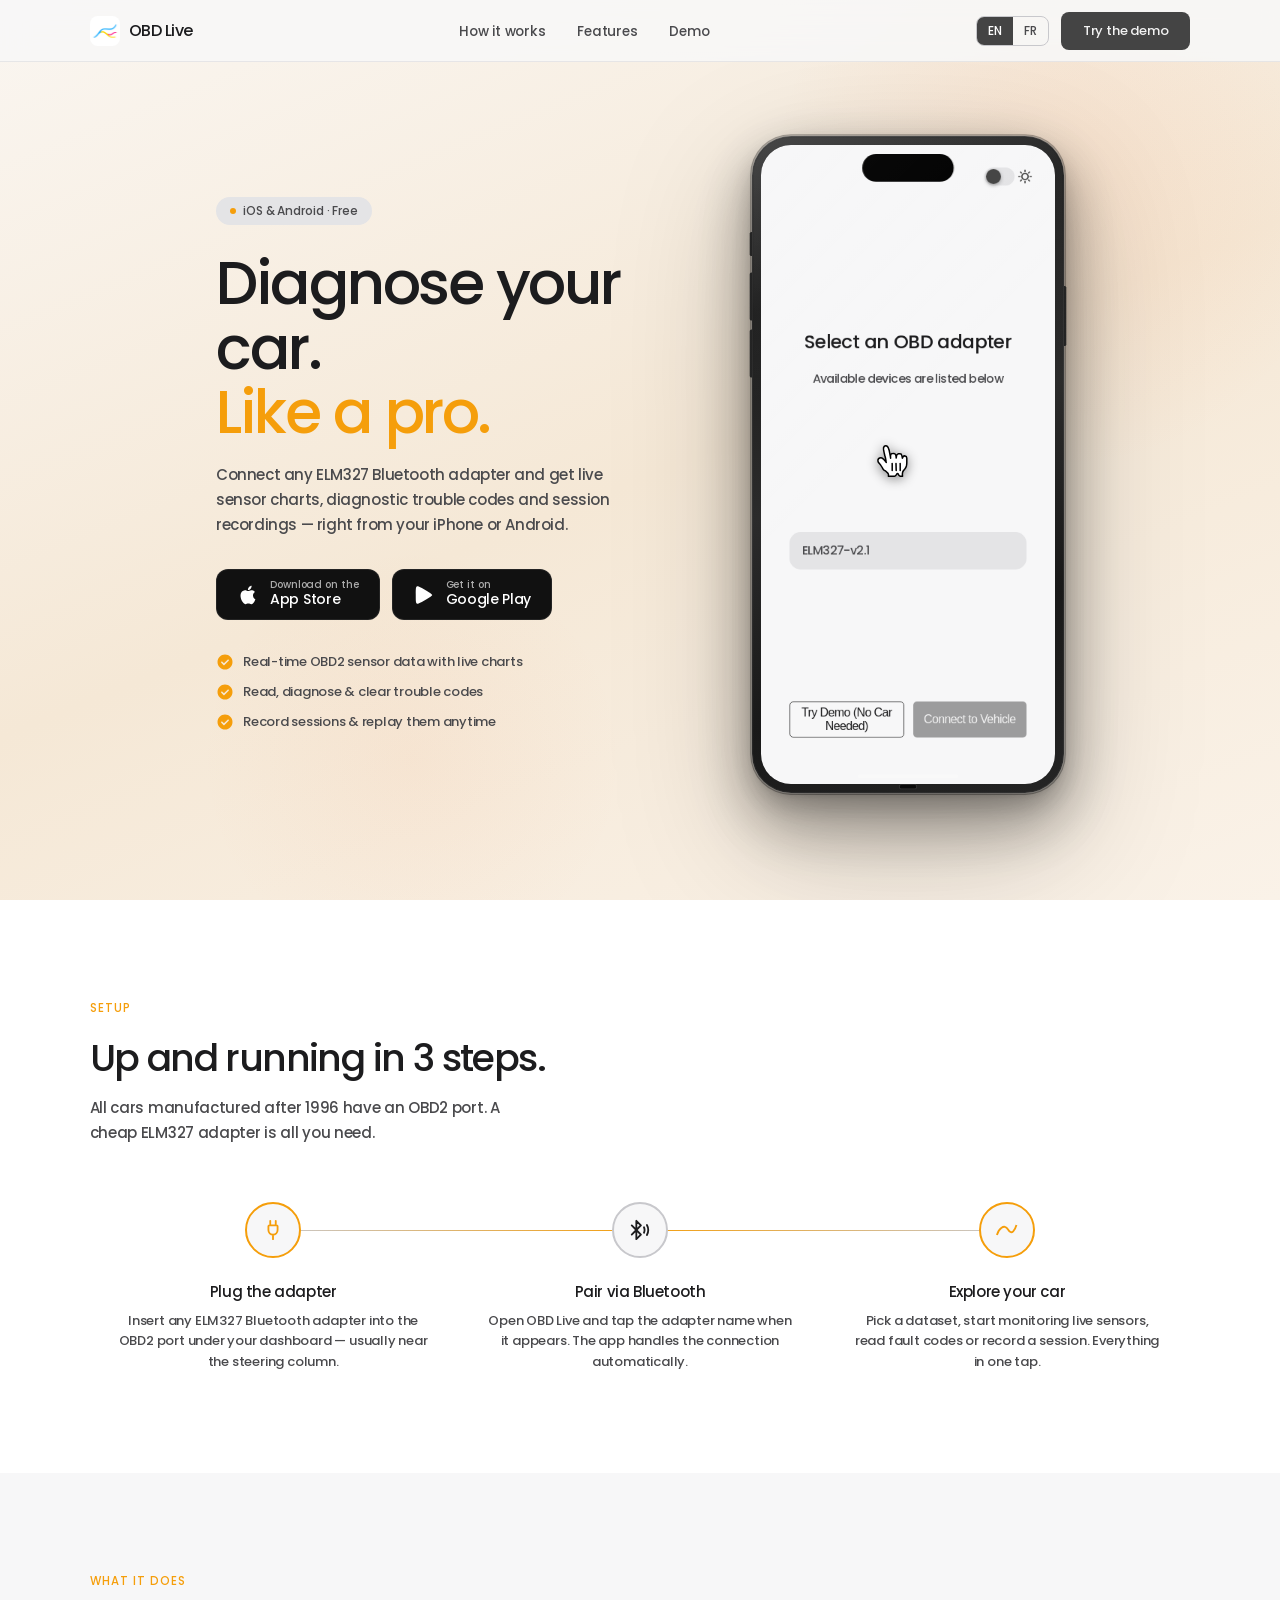
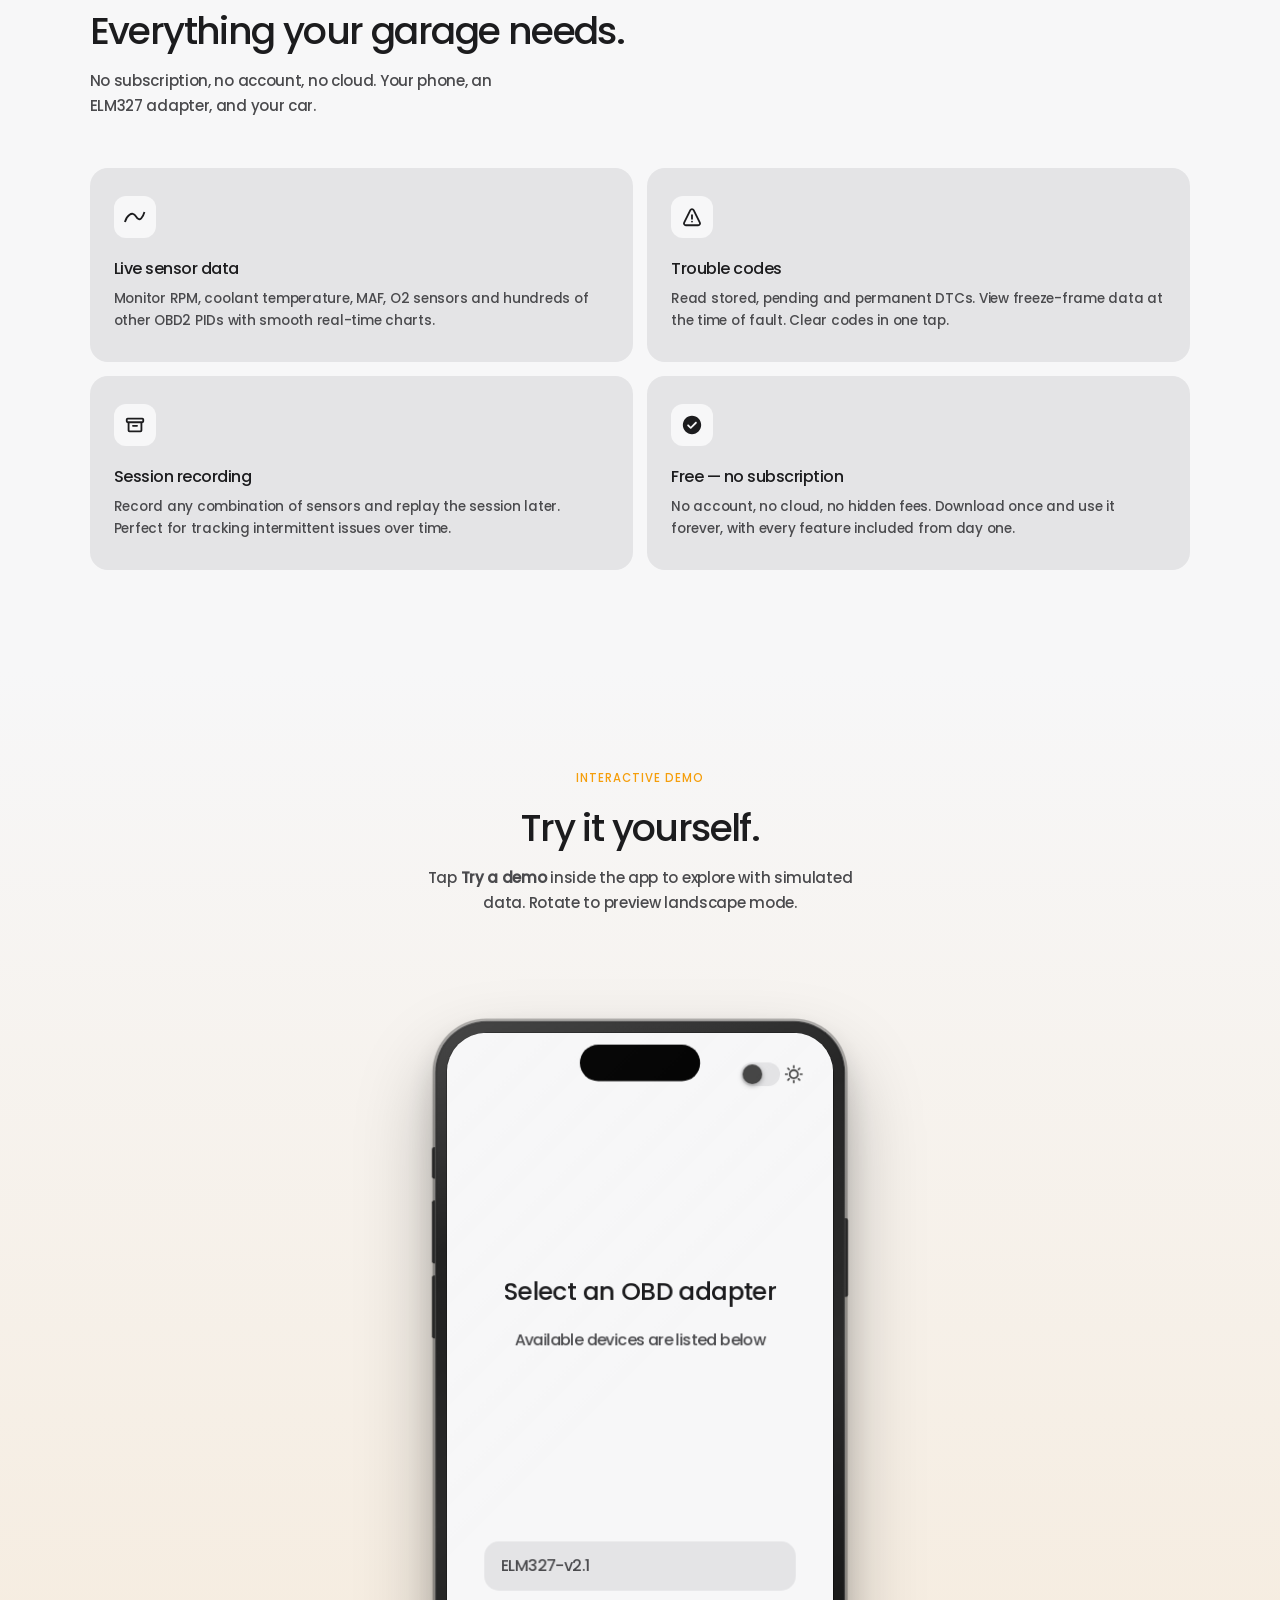
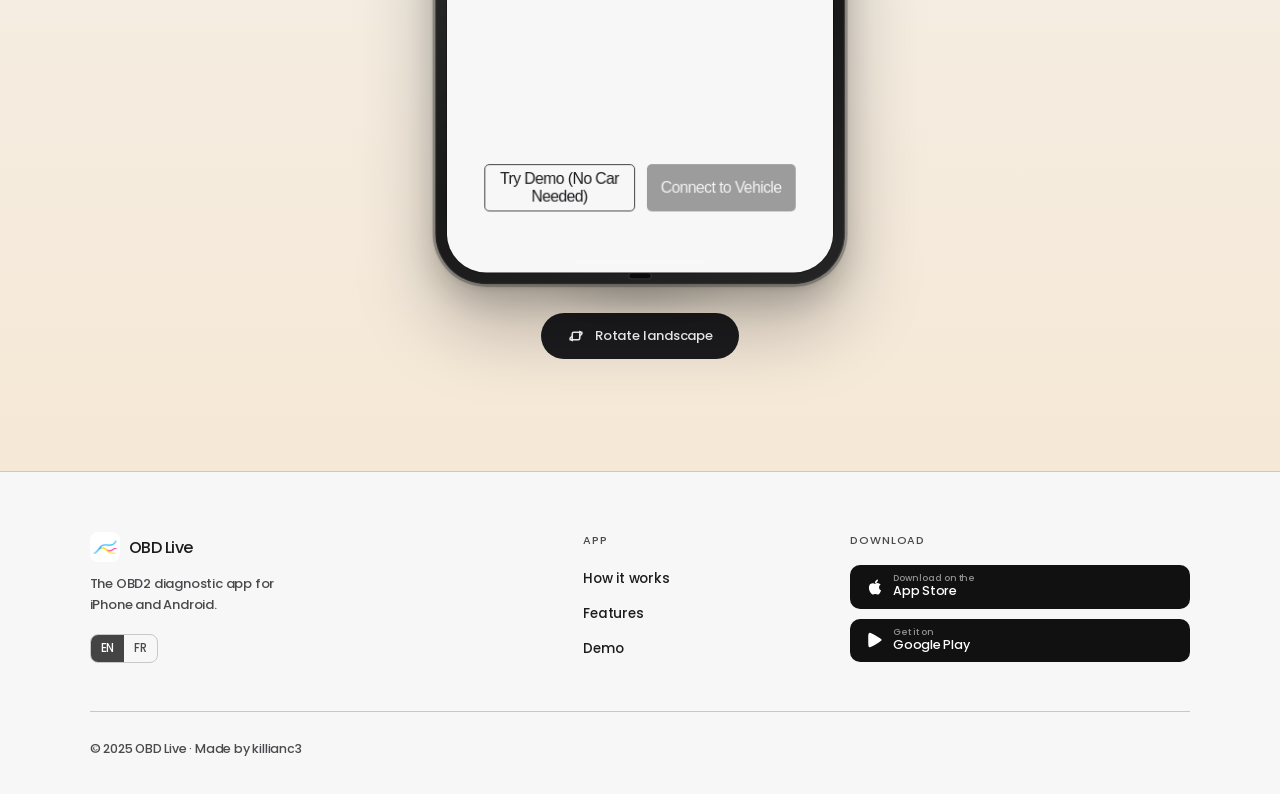
==== commit 708ceb4c: "Favicon" ====
--- a/index.html
+++ b/index.html
@@ -1 +1 @@
-<!DOCTYPE html><html lang="en"><head><meta charset="utf-8"><meta name="viewport" content="width=device-width,initial-scale=1"><meta name="google-site-verification" content="7UHo2Di9OvnE4sSOuqsv8WDtxOgaVGdMdd400HRJNEo" /><title>OBD Live — Diagnose your car. Like a pro.</title><meta name="description" content="Connect any ELM327 Bluetooth adapter to read live sensor data, diagnostic trouble codes and record sessions — right from your iPhone or Android."><style>*,::after,::before{margin:0;padding:0;box-sizing:border-box}@font-face{font-family:Poppins;src:url("Poppins-Medium.woff2") format("woff2");font-weight:500}@font-face{font-family:Poppins;src:url("Poppins-Light.woff2") format("woff2");font-weight:300}:root{--bg:#F7F7F8;--card:#E4E4E6;--text:#1C1C1E;--sub:#4A4A4D;--line:#C8C8CC;--btn:#444444;--btntx:#F2F2F2;--orange:#F59E0B}html{scroll-behavior:smooth}body{font-family:Poppins,-apple-system,sans-serif;background:var(--bg);color:var(--text);overflow-x:hidden}a{text-decoration:none;color:inherit}.nav{position:fixed;inset:0 0 auto 0;z-index:200;height:62px;padding:0 7%;display:flex;align-items:center;justify-content:space-between;gap:24px;background:rgba(247,247,248,.88);backdrop-filter:blur(14px);-webkit-backdrop-filter:blur(14px);border-bottom:1px solid rgba(200,200,204,.38)}.nav-brand{display:flex;align-items:center;gap:9px;flex-shrink:0}.nav-logo-img{width:30px;height:30px;border-radius:8px;display:block;flex-shrink:0}.nav-logo-text{font-size:16px;font-weight:500;letter-spacing:-.5px}.nav-links{list-style:none;display:flex;gap:32px;flex:1;justify-content:center}.nav-links a{font-size:13.5px;font-weight:500;color:var(--sub);letter-spacing:-.25px;transition:color .15s}.nav-links a:hover{color:var(--text)}.lang-toggle{display:flex;align-items:center;gap:0;border:1.5px solid var(--line);border-radius:8px;overflow:hidden;flex-shrink:0}.lang-toggle button{background:0 0;border:none;cursor:pointer;font-family:Poppins,sans-serif;font-size:12px;font-weight:500;letter-spacing:-.1px;padding:5px 11px;color:var(--sub);transition:background .15s,color .15s}.lang-toggle button.active{background:var(--btn);color:#fff}.lang-toggle button:not(.active):hover{background:var(--card)}.nav-cta{font-size:13px;font-weight:500;letter-spacing:-.2px;padding:9px 22px;background:var(--btn);color:var(--btntx);border-radius:8px;transition:background .15s,transform .12s;flex-shrink:0}.nav-cta:hover{background:#2e2e2e;transform:translateY(-1px)}.hero{min-height:100vh;padding:92px 7% 64px;display:flex;align-items:center;justify-content:center;gap:56px;background:linear-gradient(158deg,#faf6f1 0,#f5e8d6 52%,#faf2e8 100%);position:relative;overflow:hidden}.hero::before{content:'';position:absolute;top:-120px;right:-80px;width:600px;height:600px;background:radial-gradient(circle,rgba(240,124,58,.1) 0,transparent 68%);pointer-events:none}.hero::after{content:'';position:absolute;bottom:-80px;left:15%;width:440px;height:440px;background:radial-gradient(circle,rgba(240,124,58,.06) 0,transparent 68%);pointer-events:none}.hero-text{flex:1;max-width:480px;position:relative;z-index:1}.badge{display:inline-flex;align-items:center;gap:7px;padding:5px 14px;background:var(--card);border-radius:100px;font-size:12px;font-weight:500;color:var(--sub);letter-spacing:-.1px;margin-bottom:26px}.badge-dot{width:6px;height:6px;background:var(--orange);border-radius:50%}h1{font-size:clamp(36px, 4.8vw, 60px);font-weight:500;letter-spacing:-2.5px;line-height:1.07;margin-bottom:18px}h1 em{font-style:normal;color:var(--orange)}.hero-desc{font-size:15px;font-weight:500;color:var(--sub);letter-spacing:-.4px;line-height:1.68;max-width:420px;margin-bottom:32px}.store-row{display:flex;gap:12px;flex-wrap:wrap;margin-bottom:32px}.store-btn{display:inline-flex;align-items:center;gap:11px;padding:10px 20px;background:#111;color:#fff;border-radius:12px;border:1.5px solid rgba(255,255,255,.08);transition:background .15s,transform .12s;min-width:152px}.store-btn:hover{background:#2a2a2a;transform:translateY(-1px)}.store-btn svg{width:22px;height:22px;flex-shrink:0}.store-btn-label{font-size:10px;font-weight:500;color:rgba(255,255,255,.65);letter-spacing:-.1px;line-height:1}.store-btn-name{font-size:14px;font-weight:500;color:#fff;letter-spacing:-.3px;line-height:1.3}.hero-checks{display:flex;flex-direction:column;gap:10px}.check-row{display:flex;align-items:center;gap:9px;font-size:13px;font-weight:500;color:var(--sub);letter-spacing:-.25px}.check-icon{width:18px;height:18px;color:var(--orange);flex-shrink:0;display:flex;align-items:center}.check-icon svg{width:18px;height:18px}.hero-phone-clip{flex-shrink:0;width:312px;height:657px;position:relative;z-index:1;filter:drop-shadow(0 40px 64px rgba(0,0,0,.2)) drop-shadow(0 14px 28px rgba(0,0,0,.12))}.hero-phone-inner{position:absolute;top:0;left:0;width:416px;height:876px;transform-origin:top left;transform:scale(.75)}.phone-base{position:relative;width:416px;height:876px}.phone-chrome{position:absolute;top:50%;left:50%;width:416px;height:876px;border-radius:52px;z-index:1;background:linear-gradient(155deg,#3c3c3c 0,#1e1e1e 22%,#2b2b2b 48%,#191919 74%,#252525 100%);box-shadow:0 0 0 1px rgba(255,255,255,.19),0 0 0 2.5px rgba(0,0,0,.3),0 40px 80px rgba(0,0,0,.28),0 16px 32px rgba(0,0,0,.16),0 4px 8px rgba(0,0,0,.1),inset 0 1px 1px rgba(255,255,255,.11),inset 0 0 0 1.5px rgba(255,255,255,.05);transition:transform .35s ease-in-out;transform:translate3d(-50%,-50%,0)}.phone-chrome::before{content:'';position:absolute;inset:2px;border-radius:50px;background:linear-gradient(170deg,rgba(255,255,255,.06) 0,transparent 38%);pointer-events:none}.phone-chrome.landscape{transform:translate3d(-50%,-50%,0) rotate(-90deg)}.phone-screen{position:absolute;top:12px;left:12px;right:12px;bottom:12px;border-radius:40px;overflow:hidden;background:#000;box-shadow:inset 0 0 0 .5px rgba(0,0,0,.6)}.phone-screen::after{content:'';position:absolute;inset:0;border-radius:40px;background:linear-gradient(135deg,rgba(255,255,255,.045) 0,transparent 45%);pointer-events:none;z-index:30}.phone-screen iframe{position:absolute;top:0;left:0;width:392px;height:852px;border:none;transform-origin:0 0;will-change:transform;-webkit-backface-visibility:hidden;backface-visibility:hidden}.phone-chrome.landscape .phone-screen iframe{width:852px;height:392px;transform:rotate(90deg) translateY(-100%) translateZ(0)}.dynamic-island{position:absolute;top:12px;left:50%;transform:translateX(-50%);width:122px;height:37px;background:#000;border-radius:20px;z-index:20}.home-indicator{position:absolute;bottom:8px;left:50%;transform:translateX(-50%);width:134px;height:5px;background:rgba(255,255,255,.24);border-radius:3px;z-index:20}.hw-m{position:absolute;top:128px;left:-3px;width:3px;height:32px;background:linear-gradient(to right,#121212,#2e2e2e,#1b1b1b);border-radius:2px 0 0 2px}.hw-vu{position:absolute;top:182px;left:-3px;width:3px;height:64px;background:linear-gradient(to right,#121212,#2e2e2e,#1b1b1b);border-radius:2px 0 0 2px}.hw-vd{position:absolute;top:258px;left:-3px;width:3px;height:64px;background:linear-gradient(to right,#121212,#2e2e2e,#1b1b1b);border-radius:2px 0 0 2px}.hw-pw{position:absolute;top:200px;right:-3px;width:3px;height:80px;background:linear-gradient(to left,#121212,#2e2e2e,#1b1b1b);border-radius:0 2px 2px 0}.hw-uc{position:absolute;bottom:6px;left:50%;transform:translateX(-50%);width:22px;height:5px;background:#0a0a0a;border-radius:3px;box-shadow:0 0 0 1px rgba(255,255,255,.09)}.eyebrow{font-size:11.5px;font-weight:500;letter-spacing:.09em;text-transform:uppercase;color:var(--orange);margin-bottom:12px}h2{font-size:clamp(27px, 3vw, 38px);font-weight:500;letter-spacing:-1.6px;margin-bottom:10px}.section-sub{font-size:15px;font-weight:500;color:var(--sub);letter-spacing:-.3px;line-height:1.65;max-width:440px;margin-bottom:50px}.how{padding:100px 7%;background:#fff}.how .section-sub{margin-bottom:56px}.steps{display:grid;grid-template-columns:repeat(3,1fr);gap:0;position:relative}.steps::before{content:'';position:absolute;top:28px;left:calc(100% / 6);right:calc(100% / 6);height:1.5px;background:linear-gradient(to right,var(--line),var(--orange) 50%,var(--line));z-index:0}.step{display:flex;flex-direction:column;align-items:center;text-align:center;padding:0 28px;position:relative;z-index:1}.step-num{width:56px;height:56px;border-radius:50%;background:var(--bg);border:2px solid var(--line);display:flex;align-items:center;justify-content:center;font-size:18px;font-weight:500;letter-spacing:-.5px;margin-bottom:22px;position:relative}.step:first-child .step-num,.step:last-child .step-num{border-color:var(--orange);color:var(--orange)}.step-num svg{width:22px;height:22px}.step-title{font-size:15px;font-weight:500;letter-spacing:-.4px;margin-bottom:8px}.step-desc{font-size:13px;font-weight:500;color:var(--sub);letter-spacing:-.2px;line-height:1.6}.features{padding:100px 7%;background:var(--bg)}.feat-grid{display:grid;grid-template-columns:repeat(2,1fr);gap:14px}.feat-card{background:var(--card);border-radius:18px;padding:28px 24px 30px}.feat-icon{width:42px;height:42px;background:var(--bg);border-radius:12px;display:flex;align-items:center;justify-content:center;margin-bottom:18px;color:var(--text)}.feat-icon svg{width:22px;height:22px}.feat-name{font-size:16px;font-weight:500;letter-spacing:-.5px;margin-bottom:7px}.feat-desc{font-size:13.5px;font-weight:500;color:var(--sub);letter-spacing:-.25px;line-height:1.62}.oss-band{padding:80px 7%;background:linear-gradient(135deg,#1c1c1e 0,#2c2c2e 100%);display:flex;align-items:center;justify-content:space-between;gap:40px;flex-wrap:wrap}.oss-text{max-width:560px}.oss-band .eyebrow{color:var(--orange)}.oss-band h2{color:#fff;margin-bottom:10px}.oss-band .section-sub{color:rgba(255,255,255,.55);margin-bottom:0;max-width:100%}.btn-ghost{display:inline-flex;align-items:center;gap:9px;padding:13px 26px;border:1.5px solid rgba(255,255,255,.22);color:#fff;border-radius:10px;font-family:Poppins,sans-serif;font-size:14px;font-weight:500;letter-spacing:-.3px;transition:border-color .15s,background .15s,transform .12s;flex-shrink:0;white-space:nowrap}.btn-ghost:hover{border-color:rgba(255,255,255,.5);background:rgba(255,255,255,.06);transform:translateY(-1px)}.demo{padding:100px 7% 112px;display:flex;flex-direction:column;align-items:center;background:linear-gradient(180deg,var(--bg) 0,#f5e8d6 100%)}.demo-head{text-align:center;margin-bottom:56px}.demo-head .section-sub{margin-left:auto;margin-right:auto;text-align:center}.demo-stage{display:flex;flex-direction:column;align-items:center;gap:28px}.phone-wrapper{position:relative;width:416px;height:876px;transform-origin:top center}.phone-wrapper.landscape{width:876px;height:416px}.phone-shadow{position:absolute;bottom:-28px;left:50%;transform:translateX(-50%);width:200px;height:28px;background:radial-gradient(ellipse at 50% 0,rgba(0,0,0,.18) 0,transparent 75%);filter:blur(10px);pointer-events:none}.rotate-btn{display:flex;align-items:center;gap:10px;padding:13px 26px;background:#1c1c1e;border:none;border-radius:100px;color:#fff;font-family:Poppins,sans-serif;font-size:13px;font-weight:500;letter-spacing:-.1px;cursor:pointer;user-select:none;outline:0;transition:background .18s,transform .14s,box-shadow .18s}.rotate-btn:hover{background:#2c2c2e;transform:translateY(-2px);box-shadow:0 8px 24px rgba(0,0,0,.22)}.rotate-btn:active{transform:translateY(0);background:#111}.r-icon{display:flex;align-items:center;transition:transform .35s ease}.r-icon svg{width:18px;height:18px}.r-icon.spun{transform:rotate(-90deg)}footer{padding:60px 7% 36px;border-top:1px solid var(--line);background:var(--bg)}.footer-top{display:grid;grid-template-columns:2fr 1fr 1.5fr;gap:40px;padding-bottom:48px;border-bottom:1px solid var(--line);margin-bottom:28px}.footer-brand .nav-brand{margin-bottom:12px}.footer-tagline{font-size:13px;font-weight:500;color:var(--sub);letter-spacing:-.2px;line-height:1.6;max-width:220px;margin-bottom:18px}.footer-lang{display:inline-flex;align-items:center;gap:0;border:1.5px solid var(--line);border-radius:8px;overflow:hidden}.footer-lang button{background:0 0;border:none;cursor:pointer;font-family:Poppins,sans-serif;font-size:11.5px;font-weight:500;letter-spacing:-.1px;padding:5px 10px;color:var(--sub);transition:background .15s,color .15s}.footer-lang button.active{background:var(--btn);color:#fff}.footer-col-title{font-size:11px;font-weight:500;letter-spacing:.08em;text-transform:uppercase;color:var(--sub);margin-bottom:16px}.footer-col-links{list-style:none;display:flex;flex-direction:column;gap:10px}.footer-col-links a{font-size:13.5px;font-weight:500;color:var(--text);letter-spacing:-.25px;transition:color .15s}.footer-col-links a:hover{color:var(--orange)}.footer-store-col{display:flex;flex-direction:column;gap:10px}.footer-store-btn{display:inline-flex;align-items:center;gap:9px;padding:9px 16px;background:#111;color:#fff;border-radius:10px;transition:background .15s}.footer-store-btn:hover{background:#2a2a2a}.footer-store-btn svg{width:18px;height:18px;flex-shrink:0}.footer-store-btn-label{font-size:9px;font-weight:500;color:rgba(255,255,255,.55);letter-spacing:-.05px;line-height:1}.footer-store-btn-name{font-size:12.5px;font-weight:500;color:#fff;letter-spacing:-.25px;line-height:1.3}.footer-bottom{display:flex;align-items:center;justify-content:space-between;flex-wrap:wrap;gap:10px}.footer-copy{font-size:12.5px;font-weight:500;color:var(--sub);letter-spacing:-.2px}@media (max-width:1020px){.footer-top{grid-template-columns:1fr 1fr}.footer-brand{grid-column:1/-1}}@media (max-width:960px){.hero{flex-direction:column-reverse;text-align:center;padding:100px 6% 60px;gap:40px}.hero-text{max-width:100%}.hero-desc{max-width:100%}.store-row{justify-content:center}.hero-checks{align-items:center}.nav-links{display:none}.hero-phone-clip{width:234px;height:493px}.hero-phone-inner{transform:scale(.5625)}.steps{grid-template-columns:1fr;gap:32px}.steps::before{display:none}.oss-band{flex-direction:column;align-items:flex-start}}@media (max-width:540px){.footer-top{grid-template-columns:1fr}.footer-bottom{justify-content:center;text-align:center}.lang-toggle{display:none}}</style></head><body><svg xmlns="http://www.w3.org/2000/svg" style="display:none" id="svg-sprite"><symbol id="i-logo" viewBox="0 0 24 24"><circle cx="12" cy="12" r="2.5" fill="currentColor"/><path d="M12 2v2.5M12 19.5V22M2 12h2.5M19.5 12H22M5.64 5.64l1.77 1.77M16.59 16.59l1.77 1.77M5.64 18.36l1.77-1.77M16.59 7.41l1.77-1.77" stroke="currentColor" stroke-width="2" stroke-linecap="round"/></symbol><symbol id="i-curve" viewBox="0 0 24 12"><path d="M1 11.5C2.52874 5.49993 8.92294 -1.70019 13.116 5.4999C17.3092 12.7 20.9781 5.16667 22.2885 0.5" stroke="currentColor" fill="none" stroke-width="2"/></symbol><symbol id="i-dtc" viewBox="0 0 24 24"><circle cx="12" cy="17" r="1" fill="currentColor"/><path d="M12 10L12 14" fill="none" stroke="currentColor" stroke-width="2" stroke-linecap="round" stroke-linejoin="round"/><path d="M3.44722 18.1056L10.2111 4.57771C10.9482 3.10361 13.0518 3.10362 13.7889 4.57771L20.5528 18.1056C21.2177 19.4354 20.2507 21 18.7639 21H5.23607C3.7493 21 2.78231 19.4354 3.44722 18.1056Z" fill="none" stroke="currentColor" stroke-width="2" stroke-linecap="round" stroke-linejoin="round"/></symbol><symbol id="i-archive" viewBox="0 0 24 24"><path stroke="currentColor" fill="none" stroke-linejoin="round" stroke-width="2" d="M10 12v1h4v-1m4 7H6a1 1 0 0 1-1-1V9h14v9a1 1 0 0 1-1 1ZM4 5h16a1 1 0 0 1 1 1v2a1 1 0 0 1-1 1H4a1 1 0 0 1-1-1V6a1 1 0 0 1 1-1Z"/></symbol><symbol id="i-ble" viewBox="0 0 24 24"><path d="M19.5282 6.5C20.4641 8.11795 20.9998 9.99642 20.9998 12C20.9998 14.0036 20.4641 15.882 19.5282 17.5M16.3262 9C16.7581 9.90926 16.9998 10.9264 16.9998 12C16.9998 13.0736 16.7581 14.0907 16.3262 15M3 17L8 12M8 12L13 7L8 2V12ZM8 12V22L13 17L8 12ZM8 12L3 7" fill="none" stroke="currentColor" stroke-width="2" stroke-linecap="round" stroke-linejoin="round"/></symbol><symbol id="i-globe" viewBox="0 0 24 24"><circle cx="12" cy="12" r="10" stroke="currentColor" fill="none" stroke-width="2"/><path d="M2 12h20M12 2c-2.5 3-4 6.5-4 10s1.5 7 4 10M12 2c2.5 3 4 6.5 4 10s-1.5 7-4 10" stroke="currentColor" fill="none" stroke-width="2"/></symbol><symbol id="i-plug" viewBox="0 0 24 24"><path d="M9 2v5M15 2v5M8 7h8a1 1 0 0 1 1 1v4a5 5 0 0 1-10 0V8a1 1 0 0 1 1-1ZM12 17v5" stroke="currentColor" fill="none" stroke-width="2" stroke-linecap="round" stroke-linejoin="round"/></symbol><symbol id="i-check" viewBox="0 0 20 20"><path d="M8.83332 11.5001L7.04166 9.70841C6.88888 9.55564 6.69443 9.47925 6.45832 9.47925C6.22221 9.47925 6.02777 9.55564 5.87499 9.70841C5.72221 9.86119 5.64582 10.0556 5.64582 10.2917C5.64582 10.5279 5.72221 10.7223 5.87499 10.8751L8.24999 13.2501C8.41666 13.4167 8.6111 13.5001 8.83332 13.5001C9.05555 13.5001 9.24999 13.4167 9.41666 13.2501L14.125 8.54175C14.2778 8.38897 14.3542 8.19453 14.3542 7.95841C14.3542 7.7223 14.2778 7.52786 14.125 7.37508C13.9722 7.2223 13.7778 7.14591 13.5417 7.14591C13.3055 7.14591 13.1111 7.2223 12.9583 7.37508L8.83332 11.5001ZM9.99999 18.3334C8.84721 18.3334 7.76388 18.1147 6.74999 17.6772C5.7361 17.2397 4.85416 16.6459 4.10416 15.8959C3.35416 15.1459 2.76041 14.264 2.32291 13.2501C1.88541 12.2362 1.66666 11.1529 1.66666 10.0001C1.66666 8.8473 1.88541 7.76397 2.32291 6.75008C2.76041 5.73619 3.35416 4.85425 4.10416 4.10425C4.85416 3.35425 5.7361 2.7605 6.74999 2.323C7.76388 1.8855 8.84721 1.66675 9.99999 1.66675C11.1528 1.66675 12.2361 1.8855 13.25 2.323C14.2639 2.7605 15.1458 3.35425 15.8958 4.10425C16.6458 4.85425 17.2396 5.73619 17.6771 6.75008C18.1146 7.76397 18.3333 8.8473 18.3333 10.0001C18.3333 11.1529 18.1146 12.2362 17.6771 13.2501C17.2396 14.264 16.6458 15.1459 15.8958 15.8959C15.1458 16.6459 14.2639 17.2397 13.25 17.6772C12.2361 18.1147 11.1528 18.3334 9.99999 18.3334Z" fill="currentColor"/></symbol><symbol id="i-arrow" viewBox="0 0 24 24"><path d="M5 12h14M12 5l7 7-7 7" stroke="currentColor" fill="none" stroke-width="2.2" stroke-linecap="round" stroke-linejoin="round"/></symbol><symbol id="i-github" viewBox="0 0 24 24"><path d="M12 2C6.477 2 2 6.484 2 12.017c0 4.425 2.865 8.18 6.839 9.504.5.092.682-.217.682-.483 0-.237-.008-.868-.013-1.703-2.782.605-3.369-1.343-3.369-1.343-.454-1.158-1.11-1.466-1.11-1.466-.908-.62.069-.608.069-.608 1.003.07 1.531 1.032 1.531 1.032.892 1.53 2.341 1.088 2.91.832.092-.647.35-1.088.636-1.338-2.22-.253-4.555-1.113-4.555-4.951 0-1.093.39-1.988 1.029-2.688-.103-.253-.446-1.272.098-2.65 0 0 .84-.27 2.75 1.026A9.564 9.564 0 0 1 12 6.844a9.59 9.59 0 0 1 2.504.337c1.909-1.296 2.747-1.027 2.747-1.027.546 1.379.202 2.398.1 2.651.64.7 1.028 1.595 1.028 2.688 0 3.848-2.339 4.695-4.566 4.943.359.309.678.92.678 1.855 0 1.338-.012 2.419-.012 2.747 0 .268.18.58.688.482A10.02 10.02 0 0 0 22 12.017C22 6.484 17.522 2 12 2z" fill="currentColor"/></symbol><symbol id="i-apple" viewBox="0 0 24 24"><path d="M18.71 19.5c-.83 1.24-1.71 2.45-3.05 2.47-1.34.03-1.77-.79-3.29-.79-1.53 0-2 .77-3.27.82-1.31.05-2.3-1.32-3.14-2.53C4.25 17 2.94 12.45 4.7 9.39c.87-1.52 2.43-2.48 4.12-2.51 1.28-.02 2.5.87 3.29.87.78 0 2.26-1.07 3.8-.91.65.03 2.47.26 3.64 1.98-.09.06-2.17 1.28-2.15 3.81.03 3.02 2.65 4.03 2.68 4.04-.03.07-.42 1.44-1.38 2.83M13 3.5c.73-.83 1.94-1.46 2.94-1.5.13 1.17-.34 2.35-1.04 3.19-.69.85-1.83 1.51-2.95 1.42-.15-1.15.41-2.35 1.05-3.11z" fill="currentColor"/></symbol><symbol id="i-play" viewBox="0 0 24 24"><path d="M4.5 2.5C3.12 3.3 3 3.93 3 12s.12 8.7 1.5 9.5C6 22.4 21 13.5 21 12S6 1.6 4.5 2.5z" fill="currentColor"/></symbol><symbol id="i-rotate" viewBox="0 0 24 24"><path d="M20 7H9a2 2 0 0 0-2 2v9" stroke="currentColor" fill="none" stroke-width="2.1" stroke-linecap="round" stroke-linejoin="round"/><path d="m7 18-3-3 3-3" stroke="currentColor" fill="none" stroke-width="2.1" stroke-linecap="round" stroke-linejoin="round"/><path d="M4 17H15a2 2 0 0 0 2-2V6" stroke="currentColor" fill="none" stroke-width="2.1" stroke-linecap="round" stroke-linejoin="round"/><path d="m17 6 3 3-3 3" stroke="currentColor" fill="none" stroke-width="2.1" stroke-linecap="round" stroke-linejoin="round"/></symbol></svg><nav class="nav"><a class="nav-brand" href="#"><img src="app-icon.png" class="nav-logo-img" alt=""> <span class="nav-logo-text">OBD Live</span></a><ul class="nav-links"><li><a href="#how" data-i18n="navHow">How it works</a></li><li><a href="#features" data-i18n="navFeatures">Features</a></li><li><a href="#demo" data-i18n="navDemo">Demo</a></li></ul><div style="display:flex;align-items:center;gap:12px"><div class="lang-toggle"><button id="nav-en" class="active" onclick='setLang("en")'>EN</button> <button id="nav-fr" onclick='setLang("fr")'>FR</button></div><a href="#demo" class="nav-cta" data-i18n="navCta">Try the demo</a></div></nav><section class="hero"><div class="hero-text"><div class="badge"><span class="badge-dot"></span> <span data-i18n="heroBadge">iOS &amp; Android · Free</span></div><h1 data-i18n="heroTitle">Diagnose your car.<br><em>Like a pro.</em></h1><p class="hero-desc" data-i18n="heroDesc">Connect any ELM327 Bluetooth adapter and get live sensor charts, diagnostic trouble codes and session recordings — right from your iPhone or Android.</p><div class="store-row"><a href="https://apps.apple.com/us/app/obd-live-car-scanner-obd2/id6757396850" class="store-btn" target="_blank" rel="noopener"><svg><use href="#i-apple"/></svg><div><div class="store-btn-label" data-i18n="storeLabelApple">Download on the</div><div class="store-btn-name">App Store</div></div></a><a href="https://play.google.com/store/apps/details?id=fr.killianc3.obd" class="store-btn" target="_blank" rel="noopener"><svg><use href="#i-play"/></svg><div><div class="store-btn-label" data-i18n="storeLabelGoogle">Get it on</div><div class="store-btn-name">Google Play</div></div></a></div><div class="hero-checks"><div class="check-row"><span class="check-icon"><svg><use href="#i-check"/></svg></span><span data-i18n="check1">Real-time OBD2 sensor data with live charts</span></div><div class="check-row"><span class="check-icon"><svg><use href="#i-check"/></svg></span><span data-i18n="check2">Read, diagnose &amp; clear trouble codes</span></div><div class="check-row"><span class="check-icon"><svg><use href="#i-check"/></svg></span><span data-i18n="check3">Record sessions &amp; replay them anytime</span></div></div></div><div class="hero-phone-clip"><div class="hero-phone-inner"><div class="phone-base"><div class="phone-chrome"><div class="phone-screen"><iframe id="hero-frame" src="app.html?auto&lang=en" title="OBD Live Preview" loading="eager"></iframe><div class="dynamic-island"></div><div class="home-indicator"></div></div><div class="hw-m"></div><div class="hw-vu"></div><div class="hw-vd"></div><div class="hw-pw"></div><div class="hw-uc"></div></div></div></div></div></section><section class="how" id="how"><p class="eyebrow" data-i18n="howEyebrow">Setup</p><h2 data-i18n="howTitle">Up and running in 3 steps.</h2><p class="section-sub" data-i18n="howSub">All cars manufactured after 1996 have an OBD2 port. A cheap ELM327 adapter is all you need.</p><div class="steps"><div class="step"><div class="step-num"><svg><use href="#i-plug"/></svg></div><div class="step-title" data-i18n="step1Title">Plug the adapter</div><div class="step-desc" data-i18n="step1Desc">Insert any ELM327 Bluetooth adapter into the OBD2 port under your dashboard — usually near the steering column.</div></div><div class="step"><div class="step-num"><svg><use href="#i-ble"/></svg></div><div class="step-title" data-i18n="step2Title">Pair via Bluetooth</div><div class="step-desc" data-i18n="step2Desc">Open OBD Live and tap the adapter name when it appears. The app handles the connection automatically.</div></div><div class="step"><div class="step-num"><svg><use href="#i-curve"/></svg></div><div class="step-title" data-i18n="step3Title">Explore your car</div><div class="step-desc" data-i18n="step3Desc">Pick a dataset, start monitoring live sensors, read fault codes or record a session. Everything in one tap.</div></div></div></section><section class="features" id="features"><p class="eyebrow" data-i18n="featEyebrow">What it does</p><h2 data-i18n="featTitle">Everything your garage needs.</h2><p class="section-sub" data-i18n="featSub">No subscription, no account, no cloud. Your phone, an ELM327 adapter, and your car.</p><div class="feat-grid"><div class="feat-card"><div class="feat-icon"><svg><use href="#i-curve"/></svg></div><div class="feat-name" data-i18n="feat1Name">Live sensor data</div><div class="feat-desc" data-i18n="feat1Desc">Monitor RPM, coolant temperature, MAF, O2 sensors and hundreds of other OBD2 PIDs with smooth real-time charts.</div></div><div class="feat-card"><div class="feat-icon"><svg><use href="#i-dtc"/></svg></div><div class="feat-name" data-i18n="feat2Name">Trouble codes</div><div class="feat-desc" data-i18n="feat2Desc">Read stored, pending and permanent DTCs. View freeze-frame data at the time of fault. Clear codes in one tap.</div></div><div class="feat-card"><div class="feat-icon"><svg><use href="#i-archive"/></svg></div><div class="feat-name" data-i18n="feat3Name">Session recording</div><div class="feat-desc" data-i18n="feat3Desc">Record any combination of sensors and replay the session later. Perfect for tracking intermittent issues over time.</div></div><div class="feat-card"><div class="feat-icon"><svg><use href="#i-check"/></svg></div><div class="feat-name" data-i18n="feat6Name">Free — no subscription</div><div class="feat-desc" data-i18n="feat6Desc">No account, no cloud, no hidden fees. Download once and use it forever, with every feature included from day one.</div></div></div></section><section class="demo" id="demo"><div class="demo-head"><p class="eyebrow" data-i18n="demoEyebrow">Interactive demo</p><h2 data-i18n="demoTitle">Try it yourself.</h2><p class="section-sub" data-i18n="demoSub">Tap <strong>Try a demo</strong> inside the app to explore with simulated data. Rotate to preview landscape mode.</p></div><div class="demo-stage"><div class="phone-wrapper" id="phone-wrapper"><div class="phone-chrome" id="demo-phone"><div class="phone-screen"><iframe id="demo-frame" src="app.html?lang=en" title="OBD Live App Demo"></iframe><div class="dynamic-island"></div><div class="home-indicator"></div></div><div class="hw-m"></div><div class="hw-vu"></div><div class="hw-vd"></div><div class="hw-pw"></div><div class="hw-uc"></div></div><div class="phone-shadow"></div></div><button class="rotate-btn" onclick="toggleDemo()"><span class="r-icon" id="r-icon"><svg><use href="#i-rotate"/></svg> </span><span id="rotate-label" data-i18n="rotateLandscape">Rotate landscape</span></button></div></section><footer><div class="footer-top"><div class="footer-brand"><a class="nav-brand" href="#"><img src="app-icon.png" class="nav-logo-img" alt=""> <span class="nav-logo-text">OBD Live</span></a><p class="footer-tagline" data-i18n="footerTagline">The OBD2 diagnostic app for iPhone and Android.</p><div class="footer-lang"><button id="footer-en" class="active" onclick='setLang("en")'>EN</button> <button id="footer-fr" onclick='setLang("fr")'>FR</button></div></div><div><div class="footer-col-title" data-i18n="footerColApp">App</div><ul class="footer-col-links"><li><a href="#how" data-i18n="navHow">How it works</a></li><li><a href="#features" data-i18n="navFeatures">Features</a></li><li><a href="#demo" data-i18n="navDemo">Demo</a></li></ul></div><div><div class="footer-col-title" data-i18n="footerColDownload">Download</div><div class="footer-store-col"><a href="https://apps.apple.com/us/app/obd-live-car-scanner-obd2/id6757396850" class="footer-store-btn" target="_blank" rel="noopener"><svg><use href="#i-apple"/></svg><div><div class="footer-store-btn-label" data-i18n="storeLabelApple">Download on the</div><div class="footer-store-btn-name">App Store</div></div></a><a href="https://play.google.com/store/apps/details?id=fr.killianc3.obd" class="footer-store-btn" target="_blank" rel="noopener"><svg><use href="#i-play"/></svg><div><div class="footer-store-btn-label" data-i18n="storeLabelGoogle">Get it on</div><div class="footer-store-btn-name">Google Play</div></div></a></div></div></div><div class="footer-bottom"><span class="footer-copy" data-i18n="footerCopy">© 2025 OBD Live · Made by killianc3</span></div></footer><script>const STRINGS={en:{navHow:"How it works",navFeatures:"Features",navDemo:"Demo",navCta:"Try the demo",heroBadge:"iOS &amp; Android · Free",heroTitle:"Diagnose your car.<br><em>Like a pro.</em>",heroDesc:"Connect any ELM327 Bluetooth adapter and get live sensor charts, diagnostic trouble codes and session recordings — right from your iPhone or Android.",storeLabelApple:"Download on the",storeLabelGoogle:"Get it on",check1:"Real-time OBD2 sensor data with live charts",check2:"Read, diagnose &amp; clear trouble codes",check3:"Record sessions &amp; replay them anytime",howEyebrow:"Setup",howTitle:"Up and running in 3 steps.",howSub:"All cars manufactured after 1996 have an OBD2 port. A cheap ELM327 adapter is all you need.",step1Title:"Plug the adapter",step1Desc:"Insert any ELM327 Bluetooth adapter into the OBD2 port under your dashboard — usually near the steering column.",step2Title:"Pair via Bluetooth",step2Desc:"Open OBD Live and tap the adapter name when it appears. The app handles the connection automatically.",step3Title:"Explore your car",step3Desc:"Pick a dataset, start monitoring live sensors, read fault codes or record a session. Everything in one tap.",featEyebrow:"What it does",featTitle:"Everything your garage needs.",featSub:"No subscription, no account, no cloud. Your phone, an ELM327 adapter, and your car.",feat1Name:"Live sensor data",feat1Desc:"Monitor RPM, coolant temperature, MAF, O2 sensors and hundreds of other OBD2 PIDs with smooth real-time charts.",feat2Name:"Trouble codes",feat2Desc:"Read stored, pending and permanent DTCs. View freeze-frame data at the time of fault. Clear codes in one tap.",feat3Name:"Session recording",feat3Desc:"Record any combination of sensors and replay the session later. Perfect for tracking intermittent issues over time.",feat4Name:"Wireless &amp; effortless",feat4Desc:"Connects to any ELM327 v1.5+ adapter over Bluetooth LE. Plug it into the OBD2 port under your dashboard and go.",feat5Name:"French &amp; English",feat5Desc:"The app is fully available in both French and English. Language follows your device settings automatically.",feat6Name:"Free — no subscription",feat6Desc:"No account, no cloud, no hidden fees. Download once and use it forever, with every feature included from day one.",ossEyebrow:"Open source",ossTitle:"Free. Open. Forever.",ossSub:"No tracking, no ads, no subscription — ever. OBD Live is MIT-licensed and built in the open. Every commit is public.",ossBtn:"View on GitHub",demoEyebrow:"Interactive demo",demoTitle:"Try it yourself.",demoSub:"Tap <strong>Try a demo</strong> inside the app to explore with simulated data. Rotate to preview landscape mode.",rotateLandscape:"Rotate landscape",rotatePortrait:"Rotate portrait",footerTagline:"The OBD2 diagnostic app for iPhone and Android.",footerColApp:"App",footerColDownload:"Download",footerCopy:"© 2025 OBD Live · Made by killianc3"},fr:{navHow:"Fonctionnement",navFeatures:"Fonctionnalités",navDemo:"Démo",navCta:"Essayer la démo",heroBadge:"iOS &amp; Android · Gratuit",heroTitle:"Diagnostiquez votre voiture.<br><em>Comme un pro.</em>",heroDesc:"Connectez n'importe quel adaptateur Bluetooth ELM327 et accédez aux capteurs en direct, aux codes défaut et aux enregistrements de sessions — depuis votre iPhone ou Android.",storeLabelApple:"Télécharger sur l'",storeLabelGoogle:"Disponible sur",check1:"Données capteurs OBD2 en temps réel",check2:"Lire, diagnostiquer &amp; effacer les codes défaut",check3:"Enregistrer les sessions et les rejouer",howEyebrow:"Démarrage",howTitle:"Prêt en 3 étapes.",howSub:"Toutes les voitures fabriquées après 1996 ont un port OBD2. Un simple adaptateur ELM327 suffit.",step1Title:"Branchez l'adaptateur",step1Desc:"Insérez un adaptateur Bluetooth ELM327 dans le port OBD2 sous votre tableau de bord — généralement près de la colonne de direction.",step2Title:"Pairez en Bluetooth",step2Desc:"Ouvrez OBD Live et appuyez sur le nom de l'adaptateur quand il apparaît. L'application gère la connexion automatiquement.",step3Title:"Explorez votre voiture",step3Desc:"Choisissez un jeu de données, surveillez les capteurs en direct, lisez les codes défaut ou enregistrez une session. Tout en un seul appui.",featEyebrow:"Ce qu'il fait",featTitle:"Tout ce dont votre garage a besoin.",featSub:"Pas d'abonnement, pas de compte, pas de cloud. Votre téléphone, un adaptateur ELM327, et votre voiture.",feat1Name:"Données en direct",feat1Desc:"Surveillez le régime, la température du liquide de refroidissement, le MAF, les sondes O2 et des centaines d'autres PIDs OBD2 avec des graphiques en temps réel.",feat2Name:"Codes défaut",feat2Desc:"Lisez les DTC stockés, en attente et permanents. Consultez les données de gel au moment de la panne. Effacez les codes en un appui.",feat3Name:"Enregistrement de session",feat3Desc:"Enregistrez n'importe quelle combinaison de capteurs et rejouez la session plus tard. Idéal pour les pannes intermittentes.",feat4Name:"Sans fil &amp; simple",feat4Desc:"Se connecte à tout adaptateur ELM327 v1.5+ via Bluetooth LE. Branchez-le dans le port OBD2 sous votre tableau de bord et c'est parti.",feat5Name:"Français &amp; Anglais",feat5Desc:"L'application est entièrement disponible en français et en anglais. La langue suit automatiquement les paramètres de votre appareil.",feat6Name:"Gratuit — sans abonnement",feat6Desc:"Pas de compte, pas de cloud, pas de frais cachés. Téléchargez une fois et utilisez pour toujours, toutes fonctionnalités incluses dès le premier jour.",ossEyebrow:"Open source",ossTitle:"Gratuit. Ouvert. Pour toujours.",ossSub:"Aucun tracking, aucune pub, aucun abonnement — jamais. OBD Live est sous licence MIT et développé en public. Chaque commit est visible.",ossBtn:"Voir sur GitHub",demoEyebrow:"Démo interactive",demoTitle:"Essayez vous-même.",demoSub:"Appuyez sur <strong>Essayer une démo</strong> dans l'app pour explorer avec des données simulées. Pivotez pour voir le mode paysage.",rotateLandscape:"Rotation paysage",rotatePortrait:"Rotation portrait",footerTagline:"L'application OBD2 pour iPhone et Android.",footerColApp:"Application",footerColDownload:"Télécharger",footerCopy:"© 2025 OBD Live · Fait par killianc3"}};let _lang="en";function setLang(e){_lang=e,document.querySelectorAll("[data-i18n]").forEach(t=>{const a=t.getAttribute("data-i18n");void 0!==STRINGS[e][a]&&(t.innerHTML=STRINGS[e][a])}),["nav-en","nav-fr","footer-en","footer-fr"].forEach(t=>{const a=document.getElementById(t);a&&a.classList.toggle("active",t.endsWith(e))}),landscape||(document.getElementById("rotate-label").innerHTML=STRINGS[e].rotateLandscape),["hero-frame","demo-frame"].forEach(t=>{const a=document.getElementById(t);if(a)try{const t=new URL(a.src,location.href);t.searchParams.set("lang",e),a.src=t.toString()}catch(e){}})}let landscape=!1;function toggleDemo(){landscape=!landscape,document.getElementById("demo-phone").classList.toggle("landscape",landscape),document.getElementById("phone-wrapper").classList.toggle("landscape",landscape),document.getElementById("r-icon").classList.toggle("spun",landscape),document.getElementById("rotate-label").innerHTML=landscape?STRINGS[_lang].rotatePortrait:STRINGS[_lang].rotateLandscape,setTimeout(fit,370)}function fit(){const e=landscape?876:416,t=landscape?416:876,a=Math.min((window.innerWidth-96)/e,.96*window.innerHeight/t,1),o=a<.99?Math.floor(a*e)/e:1,n=document.getElementById("phone-wrapper");o<1?(n.style.transform=`scale(${o})`,n.style.marginBottom=`${Math.ceil(t*(o-1))}px`):(n.style.transform="",n.style.marginBottom="")}fit(),window.addEventListener("resize",fit)</script></body></html>
+<!DOCTYPE html><html lang="en"><head><meta charset="utf-8"><meta name="viewport" content="width=device-width,initial-scale=1"><title>OBD Live — Diagnose your car. Like a pro.</title><meta name="description" content="Connect any ELM327 Bluetooth adapter to read live sensor data, diagnostic trouble codes and record sessions — right from your iPhone or Android."><link rel="icon" href="favicon.ico" sizes="any"><link rel="icon" href="favicon-32.png" type="image/png" sizes="32x32"><link rel="apple-touch-icon" href="app-icon.png"><style>*,::after,::before{margin:0;padding:0;box-sizing:border-box}@font-face{font-family:Poppins;src:url("Poppins-Medium.woff2") format("woff2");font-weight:500}@font-face{font-family:Poppins;src:url("Poppins-Light.woff2") format("woff2");font-weight:300}:root{--bg:#F7F7F8;--card:#E4E4E6;--text:#1C1C1E;--sub:#4A4A4D;--line:#C8C8CC;--btn:#444444;--btntx:#F2F2F2;--orange:#F59E0B}html{scroll-behavior:smooth}body{font-family:Poppins,-apple-system,sans-serif;background:var(--bg);color:var(--text);overflow-x:hidden}a{text-decoration:none;color:inherit}.nav{position:fixed;inset:0 0 auto 0;z-index:200;height:62px;padding:0 7%;display:flex;align-items:center;justify-content:space-between;gap:24px;background:rgba(247,247,248,.88);backdrop-filter:blur(14px);-webkit-backdrop-filter:blur(14px);border-bottom:1px solid rgba(200,200,204,.38)}.nav-brand{display:flex;align-items:center;gap:9px;flex-shrink:0}.nav-logo-img{width:30px;height:30px;border-radius:8px;display:block;flex-shrink:0}.nav-logo-text{font-size:16px;font-weight:500;letter-spacing:-.5px}.nav-links{list-style:none;display:flex;gap:32px;flex:1;justify-content:center}.nav-links a{font-size:13.5px;font-weight:500;color:var(--sub);letter-spacing:-.25px;transition:color .15s}.nav-links a:hover{color:var(--text)}.lang-toggle{display:flex;align-items:center;gap:0;border:1.5px solid var(--line);border-radius:8px;overflow:hidden;flex-shrink:0}.lang-toggle button{background:0 0;border:none;cursor:pointer;font-family:Poppins,sans-serif;font-size:12px;font-weight:500;letter-spacing:-.1px;padding:5px 11px;color:var(--sub);transition:background .15s,color .15s}.lang-toggle button.active{background:var(--btn);color:#fff}.lang-toggle button:not(.active):hover{background:var(--card)}.nav-cta{font-size:13px;font-weight:500;letter-spacing:-.2px;padding:9px 22px;background:var(--btn);color:var(--btntx);border-radius:8px;transition:background .15s,transform .12s;flex-shrink:0}.nav-cta:hover{background:#2e2e2e;transform:translateY(-1px)}.hero{min-height:100vh;padding:92px 7% 64px;display:flex;align-items:center;justify-content:center;gap:56px;background:linear-gradient(158deg,#faf6f1 0,#f5e8d6 52%,#faf2e8 100%);position:relative;overflow:hidden}.hero::before{content:'';position:absolute;top:-120px;right:-80px;width:600px;height:600px;background:radial-gradient(circle,rgba(240,124,58,.1) 0,transparent 68%);pointer-events:none}.hero::after{content:'';position:absolute;bottom:-80px;left:15%;width:440px;height:440px;background:radial-gradient(circle,rgba(240,124,58,.06) 0,transparent 68%);pointer-events:none}.hero-text{flex:1;max-width:480px;position:relative;z-index:1}.badge{display:inline-flex;align-items:center;gap:7px;padding:5px 14px;background:var(--card);border-radius:100px;font-size:12px;font-weight:500;color:var(--sub);letter-spacing:-.1px;margin-bottom:26px}.badge-dot{width:6px;height:6px;background:var(--orange);border-radius:50%}h1{font-size:clamp(36px, 4.8vw, 60px);font-weight:500;letter-spacing:-2.5px;line-height:1.07;margin-bottom:18px}h1 em{font-style:normal;color:var(--orange)}.hero-desc{font-size:15px;font-weight:500;color:var(--sub);letter-spacing:-.4px;line-height:1.68;max-width:420px;margin-bottom:32px}.store-row{display:flex;gap:12px;flex-wrap:wrap;margin-bottom:32px}.store-btn{display:inline-flex;align-items:center;gap:11px;padding:10px 20px;background:#111;color:#fff;border-radius:12px;border:1.5px solid rgba(255,255,255,.08);transition:background .15s,transform .12s;min-width:152px}.store-btn:hover{background:#2a2a2a;transform:translateY(-1px)}.store-btn svg{width:22px;height:22px;flex-shrink:0}.store-btn-label{font-size:10px;font-weight:500;color:rgba(255,255,255,.65);letter-spacing:-.1px;line-height:1}.store-btn-name{font-size:14px;font-weight:500;color:#fff;letter-spacing:-.3px;line-height:1.3}.hero-checks{display:flex;flex-direction:column;gap:10px}.check-row{display:flex;align-items:center;gap:9px;font-size:13px;font-weight:500;color:var(--sub);letter-spacing:-.25px}.check-icon{width:18px;height:18px;color:var(--orange);flex-shrink:0;display:flex;align-items:center}.check-icon svg{width:18px;height:18px}.hero-phone-clip{flex-shrink:0;width:312px;height:657px;position:relative;z-index:1;filter:drop-shadow(0 40px 64px rgba(0,0,0,.2)) drop-shadow(0 14px 28px rgba(0,0,0,.12))}.hero-phone-inner{position:absolute;top:0;left:0;width:416px;height:876px;transform-origin:top left;transform:scale(.75)}.phone-base{position:relative;width:416px;height:876px}.phone-chrome{position:absolute;top:50%;left:50%;width:416px;height:876px;border-radius:52px;z-index:1;background:linear-gradient(155deg,#3c3c3c 0,#1e1e1e 22%,#2b2b2b 48%,#191919 74%,#252525 100%);box-shadow:0 0 0 1px rgba(255,255,255,.19),0 0 0 2.5px rgba(0,0,0,.3),0 40px 80px rgba(0,0,0,.28),0 16px 32px rgba(0,0,0,.16),0 4px 8px rgba(0,0,0,.1),inset 0 1px 1px rgba(255,255,255,.11),inset 0 0 0 1.5px rgba(255,255,255,.05);transition:transform .35s ease-in-out;transform:translate3d(-50%,-50%,0)}.phone-chrome::before{content:'';position:absolute;inset:2px;border-radius:50px;background:linear-gradient(170deg,rgba(255,255,255,.06) 0,transparent 38%);pointer-events:none}.phone-chrome.landscape{transform:translate3d(-50%,-50%,0) rotate(-90deg)}.phone-screen{position:absolute;top:12px;left:12px;right:12px;bottom:12px;border-radius:40px;overflow:hidden;background:#000;box-shadow:inset 0 0 0 .5px rgba(0,0,0,.6)}.phone-screen::after{content:'';position:absolute;inset:0;border-radius:40px;background:linear-gradient(135deg,rgba(255,255,255,.045) 0,transparent 45%);pointer-events:none;z-index:30}.phone-screen iframe{position:absolute;top:0;left:0;width:392px;height:852px;border:none;transform-origin:0 0;will-change:transform;-webkit-backface-visibility:hidden;backface-visibility:hidden}.phone-chrome.landscape .phone-screen iframe{width:852px;height:392px;transform:rotate(90deg) translateY(-100%) translateZ(0)}.dynamic-island{position:absolute;top:12px;left:50%;transform:translateX(-50%);width:122px;height:37px;background:#000;border-radius:20px;z-index:20}.home-indicator{position:absolute;bottom:8px;left:50%;transform:translateX(-50%);width:134px;height:5px;background:rgba(255,255,255,.24);border-radius:3px;z-index:20}.hw-m{position:absolute;top:128px;left:-3px;width:3px;height:32px;background:linear-gradient(to right,#121212,#2e2e2e,#1b1b1b);border-radius:2px 0 0 2px}.hw-vu{position:absolute;top:182px;left:-3px;width:3px;height:64px;background:linear-gradient(to right,#121212,#2e2e2e,#1b1b1b);border-radius:2px 0 0 2px}.hw-vd{position:absolute;top:258px;left:-3px;width:3px;height:64px;background:linear-gradient(to right,#121212,#2e2e2e,#1b1b1b);border-radius:2px 0 0 2px}.hw-pw{position:absolute;top:200px;right:-3px;width:3px;height:80px;background:linear-gradient(to left,#121212,#2e2e2e,#1b1b1b);border-radius:0 2px 2px 0}.hw-uc{position:absolute;bottom:6px;left:50%;transform:translateX(-50%);width:22px;height:5px;background:#0a0a0a;border-radius:3px;box-shadow:0 0 0 1px rgba(255,255,255,.09)}.eyebrow{font-size:11.5px;font-weight:500;letter-spacing:.09em;text-transform:uppercase;color:var(--orange);margin-bottom:12px}h2{font-size:clamp(27px, 3vw, 38px);font-weight:500;letter-spacing:-1.6px;margin-bottom:10px}.section-sub{font-size:15px;font-weight:500;color:var(--sub);letter-spacing:-.3px;line-height:1.65;max-width:440px;margin-bottom:50px}.how{padding:100px 7%;background:#fff}.how .section-sub{margin-bottom:56px}.steps{display:grid;grid-template-columns:repeat(3,1fr);gap:0;position:relative}.steps::before{content:'';position:absolute;top:28px;left:calc(100% / 6);right:calc(100% / 6);height:1.5px;background:linear-gradient(to right,var(--line),var(--orange) 50%,var(--line));z-index:0}.step{display:flex;flex-direction:column;align-items:center;text-align:center;padding:0 28px;position:relative;z-index:1}.step-num{width:56px;height:56px;border-radius:50%;background:var(--bg);border:2px solid var(--line);display:flex;align-items:center;justify-content:center;font-size:18px;font-weight:500;letter-spacing:-.5px;margin-bottom:22px;position:relative}.step:first-child .step-num,.step:last-child .step-num{border-color:var(--orange);color:var(--orange)}.step-num svg{width:22px;height:22px}.step-title{font-size:15px;font-weight:500;letter-spacing:-.4px;margin-bottom:8px}.step-desc{font-size:13px;font-weight:500;color:var(--sub);letter-spacing:-.2px;line-height:1.6}.features{padding:100px 7%;background:var(--bg)}.feat-grid{display:grid;grid-template-columns:repeat(2,1fr);gap:14px}.feat-card{background:var(--card);border-radius:18px;padding:28px 24px 30px}.feat-icon{width:42px;height:42px;background:var(--bg);border-radius:12px;display:flex;align-items:center;justify-content:center;margin-bottom:18px;color:var(--text)}.feat-icon svg{width:22px;height:22px}.feat-name{font-size:16px;font-weight:500;letter-spacing:-.5px;margin-bottom:7px}.feat-desc{font-size:13.5px;font-weight:500;color:var(--sub);letter-spacing:-.25px;line-height:1.62}.oss-band{padding:80px 7%;background:linear-gradient(135deg,#1c1c1e 0,#2c2c2e 100%);display:flex;align-items:center;justify-content:space-between;gap:40px;flex-wrap:wrap}.oss-text{max-width:560px}.oss-band .eyebrow{color:var(--orange)}.oss-band h2{color:#fff;margin-bottom:10px}.oss-band .section-sub{color:rgba(255,255,255,.55);margin-bottom:0;max-width:100%}.btn-ghost{display:inline-flex;align-items:center;gap:9px;padding:13px 26px;border:1.5px solid rgba(255,255,255,.22);color:#fff;border-radius:10px;font-family:Poppins,sans-serif;font-size:14px;font-weight:500;letter-spacing:-.3px;transition:border-color .15s,background .15s,transform .12s;flex-shrink:0;white-space:nowrap}.btn-ghost:hover{border-color:rgba(255,255,255,.5);background:rgba(255,255,255,.06);transform:translateY(-1px)}.demo{padding:100px 7% 112px;display:flex;flex-direction:column;align-items:center;background:linear-gradient(180deg,var(--bg) 0,#f5e8d6 100%)}.demo-head{text-align:center;margin-bottom:56px}.demo-head .section-sub{margin-left:auto;margin-right:auto;text-align:center}.demo-stage{display:flex;flex-direction:column;align-items:center;gap:28px}.phone-wrapper{position:relative;width:416px;height:876px;transform-origin:top center}.phone-wrapper.landscape{width:876px;height:416px}.phone-shadow{position:absolute;bottom:-28px;left:50%;transform:translateX(-50%);width:200px;height:28px;background:radial-gradient(ellipse at 50% 0,rgba(0,0,0,.18) 0,transparent 75%);filter:blur(10px);pointer-events:none}.rotate-btn{display:flex;align-items:center;gap:10px;padding:13px 26px;background:#1c1c1e;border:none;border-radius:100px;color:#fff;font-family:Poppins,sans-serif;font-size:13px;font-weight:500;letter-spacing:-.1px;cursor:pointer;user-select:none;outline:0;transition:background .18s,transform .14s,box-shadow .18s}.rotate-btn:hover{background:#2c2c2e;transform:translateY(-2px);box-shadow:0 8px 24px rgba(0,0,0,.22)}.rotate-btn:active{transform:translateY(0);background:#111}.r-icon{display:flex;align-items:center;transition:transform .35s ease}.r-icon svg{width:18px;height:18px}.r-icon.spun{transform:rotate(-90deg)}footer{padding:60px 7% 36px;border-top:1px solid var(--line);background:var(--bg)}.footer-top{display:grid;grid-template-columns:2fr 1fr 1.5fr;gap:40px;padding-bottom:48px;border-bottom:1px solid var(--line);margin-bottom:28px}.footer-brand .nav-brand{margin-bottom:12px}.footer-tagline{font-size:13px;font-weight:500;color:var(--sub);letter-spacing:-.2px;line-height:1.6;max-width:220px;margin-bottom:18px}.footer-lang{display:inline-flex;align-items:center;gap:0;border:1.5px solid var(--line);border-radius:8px;overflow:hidden}.footer-lang button{background:0 0;border:none;cursor:pointer;font-family:Poppins,sans-serif;font-size:11.5px;font-weight:500;letter-spacing:-.1px;padding:5px 10px;color:var(--sub);transition:background .15s,color .15s}.footer-lang button.active{background:var(--btn);color:#fff}.footer-col-title{font-size:11px;font-weight:500;letter-spacing:.08em;text-transform:uppercase;color:var(--sub);margin-bottom:16px}.footer-col-links{list-style:none;display:flex;flex-direction:column;gap:10px}.footer-col-links a{font-size:13.5px;font-weight:500;color:var(--text);letter-spacing:-.25px;transition:color .15s}.footer-col-links a:hover{color:var(--orange)}.footer-store-col{display:flex;flex-direction:column;gap:10px}.footer-store-btn{display:inline-flex;align-items:center;gap:9px;padding:9px 16px;background:#111;color:#fff;border-radius:10px;transition:background .15s}.footer-store-btn:hover{background:#2a2a2a}.footer-store-btn svg{width:18px;height:18px;flex-shrink:0}.footer-store-btn-label{font-size:9px;font-weight:500;color:rgba(255,255,255,.55);letter-spacing:-.05px;line-height:1}.footer-store-btn-name{font-size:12.5px;font-weight:500;color:#fff;letter-spacing:-.25px;line-height:1.3}.footer-bottom{display:flex;align-items:center;justify-content:space-between;flex-wrap:wrap;gap:10px}.footer-copy{font-size:12.5px;font-weight:500;color:var(--sub);letter-spacing:-.2px}@media (max-width:1020px){.footer-top{grid-template-columns:1fr 1fr}.footer-brand{grid-column:1/-1}}@media (max-width:960px){.hero{flex-direction:column-reverse;text-align:center;padding:100px 6% 60px;gap:40px}.hero-text{max-width:100%}.hero-desc{max-width:100%}.store-row{justify-content:center}.hero-checks{align-items:center}.nav-links{display:none}.hero-phone-clip{width:234px;height:493px}.hero-phone-inner{transform:scale(.5625)}.steps{grid-template-columns:1fr;gap:32px}.steps::before{display:none}.oss-band{flex-direction:column;align-items:flex-start}}@media (max-width:540px){.footer-top{grid-template-columns:1fr}.footer-bottom{justify-content:center;text-align:center}.lang-toggle{display:none}}</style></head><body><svg xmlns="http://www.w3.org/2000/svg" style="display:none" id="svg-sprite"><symbol id="i-logo" viewBox="0 0 24 24"><circle cx="12" cy="12" r="2.5" fill="currentColor"/><path d="M12 2v2.5M12 19.5V22M2 12h2.5M19.5 12H22M5.64 5.64l1.77 1.77M16.59 16.59l1.77 1.77M5.64 18.36l1.77-1.77M16.59 7.41l1.77-1.77" stroke="currentColor" stroke-width="2" stroke-linecap="round"/></symbol><symbol id="i-curve" viewBox="0 0 24 12"><path d="M1 11.5C2.52874 5.49993 8.92294 -1.70019 13.116 5.4999C17.3092 12.7 20.9781 5.16667 22.2885 0.5" stroke="currentColor" fill="none" stroke-width="2"/></symbol><symbol id="i-dtc" viewBox="0 0 24 24"><circle cx="12" cy="17" r="1" fill="currentColor"/><path d="M12 10L12 14" fill="none" stroke="currentColor" stroke-width="2" stroke-linecap="round" stroke-linejoin="round"/><path d="M3.44722 18.1056L10.2111 4.57771C10.9482 3.10361 13.0518 3.10362 13.7889 4.57771L20.5528 18.1056C21.2177 19.4354 20.2507 21 18.7639 21H5.23607C3.7493 21 2.78231 19.4354 3.44722 18.1056Z" fill="none" stroke="currentColor" stroke-width="2" stroke-linecap="round" stroke-linejoin="round"/></symbol><symbol id="i-archive" viewBox="0 0 24 24"><path stroke="currentColor" fill="none" stroke-linejoin="round" stroke-width="2" d="M10 12v1h4v-1m4 7H6a1 1 0 0 1-1-1V9h14v9a1 1 0 0 1-1 1ZM4 5h16a1 1 0 0 1 1 1v2a1 1 0 0 1-1 1H4a1 1 0 0 1-1-1V6a1 1 0 0 1 1-1Z"/></symbol><symbol id="i-ble" viewBox="0 0 24 24"><path d="M19.5282 6.5C20.4641 8.11795 20.9998 9.99642 20.9998 12C20.9998 14.0036 20.4641 15.882 19.5282 17.5M16.3262 9C16.7581 9.90926 16.9998 10.9264 16.9998 12C16.9998 13.0736 16.7581 14.0907 16.3262 15M3 17L8 12M8 12L13 7L8 2V12ZM8 12V22L13 17L8 12ZM8 12L3 7" fill="none" stroke="currentColor" stroke-width="2" stroke-linecap="round" stroke-linejoin="round"/></symbol><symbol id="i-globe" viewBox="0 0 24 24"><circle cx="12" cy="12" r="10" stroke="currentColor" fill="none" stroke-width="2"/><path d="M2 12h20M12 2c-2.5 3-4 6.5-4 10s1.5 7 4 10M12 2c2.5 3 4 6.5 4 10s-1.5 7-4 10" stroke="currentColor" fill="none" stroke-width="2"/></symbol><symbol id="i-plug" viewBox="0 0 24 24"><path d="M9 2v5M15 2v5M8 7h8a1 1 0 0 1 1 1v4a5 5 0 0 1-10 0V8a1 1 0 0 1 1-1ZM12 17v5" stroke="currentColor" fill="none" stroke-width="2" stroke-linecap="round" stroke-linejoin="round"/></symbol><symbol id="i-check" viewBox="0 0 20 20"><path d="M8.83332 11.5001L7.04166 9.70841C6.88888 9.55564 6.69443 9.47925 6.45832 9.47925C6.22221 9.47925 6.02777 9.55564 5.87499 9.70841C5.72221 9.86119 5.64582 10.0556 5.64582 10.2917C5.64582 10.5279 5.72221 10.7223 5.87499 10.8751L8.24999 13.2501C8.41666 13.4167 8.6111 13.5001 8.83332 13.5001C9.05555 13.5001 9.24999 13.4167 9.41666 13.2501L14.125 8.54175C14.2778 8.38897 14.3542 8.19453 14.3542 7.95841C14.3542 7.7223 14.2778 7.52786 14.125 7.37508C13.9722 7.2223 13.7778 7.14591 13.5417 7.14591C13.3055 7.14591 13.1111 7.2223 12.9583 7.37508L8.83332 11.5001ZM9.99999 18.3334C8.84721 18.3334 7.76388 18.1147 6.74999 17.6772C5.7361 17.2397 4.85416 16.6459 4.10416 15.8959C3.35416 15.1459 2.76041 14.264 2.32291 13.2501C1.88541 12.2362 1.66666 11.1529 1.66666 10.0001C1.66666 8.8473 1.88541 7.76397 2.32291 6.75008C2.76041 5.73619 3.35416 4.85425 4.10416 4.10425C4.85416 3.35425 5.7361 2.7605 6.74999 2.323C7.76388 1.8855 8.84721 1.66675 9.99999 1.66675C11.1528 1.66675 12.2361 1.8855 13.25 2.323C14.2639 2.7605 15.1458 3.35425 15.8958 4.10425C16.6458 4.85425 17.2396 5.73619 17.6771 6.75008C18.1146 7.76397 18.3333 8.8473 18.3333 10.0001C18.3333 11.1529 18.1146 12.2362 17.6771 13.2501C17.2396 14.264 16.6458 15.1459 15.8958 15.8959C15.1458 16.6459 14.2639 17.2397 13.25 17.6772C12.2361 18.1147 11.1528 18.3334 9.99999 18.3334Z" fill="currentColor"/></symbol><symbol id="i-arrow" viewBox="0 0 24 24"><path d="M5 12h14M12 5l7 7-7 7" stroke="currentColor" fill="none" stroke-width="2.2" stroke-linecap="round" stroke-linejoin="round"/></symbol><symbol id="i-github" viewBox="0 0 24 24"><path d="M12 2C6.477 2 2 6.484 2 12.017c0 4.425 2.865 8.18 6.839 9.504.5.092.682-.217.682-.483 0-.237-.008-.868-.013-1.703-2.782.605-3.369-1.343-3.369-1.343-.454-1.158-1.11-1.466-1.11-1.466-.908-.62.069-.608.069-.608 1.003.07 1.531 1.032 1.531 1.032.892 1.53 2.341 1.088 2.91.832.092-.647.35-1.088.636-1.338-2.22-.253-4.555-1.113-4.555-4.951 0-1.093.39-1.988 1.029-2.688-.103-.253-.446-1.272.098-2.65 0 0 .84-.27 2.75 1.026A9.564 9.564 0 0 1 12 6.844a9.59 9.59 0 0 1 2.504.337c1.909-1.296 2.747-1.027 2.747-1.027.546 1.379.202 2.398.1 2.651.64.7 1.028 1.595 1.028 2.688 0 3.848-2.339 4.695-4.566 4.943.359.309.678.92.678 1.855 0 1.338-.012 2.419-.012 2.747 0 .268.18.58.688.482A10.02 10.02 0 0 0 22 12.017C22 6.484 17.522 2 12 2z" fill="currentColor"/></symbol><symbol id="i-apple" viewBox="0 0 24 24"><path d="M18.71 19.5c-.83 1.24-1.71 2.45-3.05 2.47-1.34.03-1.77-.79-3.29-.79-1.53 0-2 .77-3.27.82-1.31.05-2.3-1.32-3.14-2.53C4.25 17 2.94 12.45 4.7 9.39c.87-1.52 2.43-2.48 4.12-2.51 1.28-.02 2.5.87 3.29.87.78 0 2.26-1.07 3.8-.91.65.03 2.47.26 3.64 1.98-.09.06-2.17 1.28-2.15 3.81.03 3.02 2.65 4.03 2.68 4.04-.03.07-.42 1.44-1.38 2.83M13 3.5c.73-.83 1.94-1.46 2.94-1.5.13 1.17-.34 2.35-1.04 3.19-.69.85-1.83 1.51-2.95 1.42-.15-1.15.41-2.35 1.05-3.11z" fill="currentColor"/></symbol><symbol id="i-play" viewBox="0 0 24 24"><path d="M4.5 2.5C3.12 3.3 3 3.93 3 12s.12 8.7 1.5 9.5C6 22.4 21 13.5 21 12S6 1.6 4.5 2.5z" fill="currentColor"/></symbol><symbol id="i-rotate" viewBox="0 0 24 24"><path d="M20 7H9a2 2 0 0 0-2 2v9" stroke="currentColor" fill="none" stroke-width="2.1" stroke-linecap="round" stroke-linejoin="round"/><path d="m7 18-3-3 3-3" stroke="currentColor" fill="none" stroke-width="2.1" stroke-linecap="round" stroke-linejoin="round"/><path d="M4 17H15a2 2 0 0 0 2-2V6" stroke="currentColor" fill="none" stroke-width="2.1" stroke-linecap="round" stroke-linejoin="round"/><path d="m17 6 3 3-3 3" stroke="currentColor" fill="none" stroke-width="2.1" stroke-linecap="round" stroke-linejoin="round"/></symbol></svg><nav class="nav"><a class="nav-brand" href="#"><img src="app-icon.png" class="nav-logo-img" alt=""> <span class="nav-logo-text">OBD Live</span></a><ul class="nav-links"><li><a href="#how" data-i18n="navHow">How it works</a></li><li><a href="#features" data-i18n="navFeatures">Features</a></li><li><a href="#demo" data-i18n="navDemo">Demo</a></li></ul><div style="display:flex;align-items:center;gap:12px"><div class="lang-toggle"><button id="nav-en" class="active" onclick='setLang("en")'>EN</button> <button id="nav-fr" onclick='setLang("fr")'>FR</button></div><a href="#demo" class="nav-cta" data-i18n="navCta">Try the demo</a></div></nav><section class="hero"><div class="hero-text"><div class="badge"><span class="badge-dot"></span> <span data-i18n="heroBadge">iOS &amp; Android · Free</span></div><h1 data-i18n="heroTitle">Diagnose your car.<br><em>Like a pro.</em></h1><p class="hero-desc" data-i18n="heroDesc">Connect any ELM327 Bluetooth adapter and get live sensor charts, diagnostic trouble codes and session recordings — right from your iPhone or Android.</p><div class="store-row"><a href="https://apps.apple.com/us/app/obd-live-car-scanner-obd2/id6757396850" class="store-btn" target="_blank" rel="noopener"><svg><use href="#i-apple"/></svg><div><div class="store-btn-label" data-i18n="storeLabelApple">Download on the</div><div class="store-btn-name">App Store</div></div></a><a href="https://play.google.com/store/apps/details?id=fr.killianc3.obd" class="store-btn" target="_blank" rel="noopener"><svg><use href="#i-play"/></svg><div><div class="store-btn-label" data-i18n="storeLabelGoogle">Get it on</div><div class="store-btn-name">Google Play</div></div></a></div><div class="hero-checks"><div class="check-row"><span class="check-icon"><svg><use href="#i-check"/></svg></span><span data-i18n="check1">Real-time OBD2 sensor data with live charts</span></div><div class="check-row"><span class="check-icon"><svg><use href="#i-check"/></svg></span><span data-i18n="check2">Read, diagnose &amp; clear trouble codes</span></div><div class="check-row"><span class="check-icon"><svg><use href="#i-check"/></svg></span><span data-i18n="check3">Record sessions &amp; replay them anytime</span></div></div></div><div class="hero-phone-clip"><div class="hero-phone-inner"><div class="phone-base"><div class="phone-chrome"><div class="phone-screen"><iframe id="hero-frame" src="app.html?auto&lang=en" title="OBD Live Preview" loading="eager"></iframe><div class="dynamic-island"></div><div class="home-indicator"></div></div><div class="hw-m"></div><div class="hw-vu"></div><div class="hw-vd"></div><div class="hw-pw"></div><div class="hw-uc"></div></div></div></div></div></section><section class="how" id="how"><p class="eyebrow" data-i18n="howEyebrow">Setup</p><h2 data-i18n="howTitle">Up and running in 3 steps.</h2><p class="section-sub" data-i18n="howSub">All cars manufactured after 1996 have an OBD2 port. A cheap ELM327 adapter is all you need.</p><div class="steps"><div class="step"><div class="step-num"><svg><use href="#i-plug"/></svg></div><div class="step-title" data-i18n="step1Title">Plug the adapter</div><div class="step-desc" data-i18n="step1Desc">Insert any ELM327 Bluetooth adapter into the OBD2 port under your dashboard — usually near the steering column.</div></div><div class="step"><div class="step-num"><svg><use href="#i-ble"/></svg></div><div class="step-title" data-i18n="step2Title">Pair via Bluetooth</div><div class="step-desc" data-i18n="step2Desc">Open OBD Live and tap the adapter name when it appears. The app handles the connection automatically.</div></div><div class="step"><div class="step-num"><svg><use href="#i-curve"/></svg></div><div class="step-title" data-i18n="step3Title">Explore your car</div><div class="step-desc" data-i18n="step3Desc">Pick a dataset, start monitoring live sensors, read fault codes or record a session. Everything in one tap.</div></div></div></section><section class="features" id="features"><p class="eyebrow" data-i18n="featEyebrow">What it does</p><h2 data-i18n="featTitle">Everything your garage needs.</h2><p class="section-sub" data-i18n="featSub">No subscription, no account, no cloud. Your phone, an ELM327 adapter, and your car.</p><div class="feat-grid"><div class="feat-card"><div class="feat-icon"><svg><use href="#i-curve"/></svg></div><div class="feat-name" data-i18n="feat1Name">Live sensor data</div><div class="feat-desc" data-i18n="feat1Desc">Monitor RPM, coolant temperature, MAF, O2 sensors and hundreds of other OBD2 PIDs with smooth real-time charts.</div></div><div class="feat-card"><div class="feat-icon"><svg><use href="#i-dtc"/></svg></div><div class="feat-name" data-i18n="feat2Name">Trouble codes</div><div class="feat-desc" data-i18n="feat2Desc">Read stored, pending and permanent DTCs. View freeze-frame data at the time of fault. Clear codes in one tap.</div></div><div class="feat-card"><div class="feat-icon"><svg><use href="#i-archive"/></svg></div><div class="feat-name" data-i18n="feat3Name">Session recording</div><div class="feat-desc" data-i18n="feat3Desc">Record any combination of sensors and replay the session later. Perfect for tracking intermittent issues over time.</div></div><div class="feat-card"><div class="feat-icon"><svg><use href="#i-check"/></svg></div><div class="feat-name" data-i18n="feat6Name">Free — no subscription</div><div class="feat-desc" data-i18n="feat6Desc">No account, no cloud, no hidden fees. Download once and use it forever, with every feature included from day one.</div></div></div></section><section class="demo" id="demo"><div class="demo-head"><p class="eyebrow" data-i18n="demoEyebrow">Interactive demo</p><h2 data-i18n="demoTitle">Try it yourself.</h2><p class="section-sub" data-i18n="demoSub">Tap <strong>Try a demo</strong> inside the app to explore with simulated data. Rotate to preview landscape mode.</p></div><div class="demo-stage"><div class="phone-wrapper" id="phone-wrapper"><div class="phone-chrome" id="demo-phone"><div class="phone-screen"><iframe id="demo-frame" src="app.html?lang=en" title="OBD Live App Demo"></iframe><div class="dynamic-island"></div><div class="home-indicator"></div></div><div class="hw-m"></div><div class="hw-vu"></div><div class="hw-vd"></div><div class="hw-pw"></div><div class="hw-uc"></div></div><div class="phone-shadow"></div></div><button class="rotate-btn" onclick="toggleDemo()"><span class="r-icon" id="r-icon"><svg><use href="#i-rotate"/></svg> </span><span id="rotate-label" data-i18n="rotateLandscape">Rotate landscape</span></button></div></section><footer><div class="footer-top"><div class="footer-brand"><a class="nav-brand" href="#"><img src="app-icon.png" class="nav-logo-img" alt=""> <span class="nav-logo-text">OBD Live</span></a><p class="footer-tagline" data-i18n="footerTagline">The OBD2 diagnostic app for iPhone and Android.</p><div class="footer-lang"><button id="footer-en" class="active" onclick='setLang("en")'>EN</button> <button id="footer-fr" onclick='setLang("fr")'>FR</button></div></div><div><div class="footer-col-title" data-i18n="footerColApp">App</div><ul class="footer-col-links"><li><a href="#how" data-i18n="navHow">How it works</a></li><li><a href="#features" data-i18n="navFeatures">Features</a></li><li><a href="#demo" data-i18n="navDemo">Demo</a></li></ul></div><div><div class="footer-col-title" data-i18n="footerColDownload">Download</div><div class="footer-store-col"><a href="https://apps.apple.com/us/app/obd-live-car-scanner-obd2/id6757396850" class="footer-store-btn" target="_blank" rel="noopener"><svg><use href="#i-apple"/></svg><div><div class="footer-store-btn-label" data-i18n="storeLabelApple">Download on the</div><div class="footer-store-btn-name">App Store</div></div></a><a href="https://play.google.com/store/apps/details?id=fr.killianc3.obd" class="footer-store-btn" target="_blank" rel="noopener"><svg><use href="#i-play"/></svg><div><div class="footer-store-btn-label" data-i18n="storeLabelGoogle">Get it on</div><div class="footer-store-btn-name">Google Play</div></div></a></div></div></div><div class="footer-bottom"><span class="footer-copy" data-i18n="footerCopy">© 2025 OBD Live · Made by killianc3</span></div></footer><script>const STRINGS={en:{navHow:"How it works",navFeatures:"Features",navDemo:"Demo",navCta:"Try the demo",heroBadge:"iOS &amp; Android · Free",heroTitle:"Diagnose your car.<br><em>Like a pro.</em>",heroDesc:"Connect any ELM327 Bluetooth adapter and get live sensor charts, diagnostic trouble codes and session recordings — right from your iPhone or Android.",storeLabelApple:"Download on the",storeLabelGoogle:"Get it on",check1:"Real-time OBD2 sensor data with live charts",check2:"Read, diagnose &amp; clear trouble codes",check3:"Record sessions &amp; replay them anytime",howEyebrow:"Setup",howTitle:"Up and running in 3 steps.",howSub:"All cars manufactured after 1996 have an OBD2 port. A cheap ELM327 adapter is all you need.",step1Title:"Plug the adapter",step1Desc:"Insert any ELM327 Bluetooth adapter into the OBD2 port under your dashboard — usually near the steering column.",step2Title:"Pair via Bluetooth",step2Desc:"Open OBD Live and tap the adapter name when it appears. The app handles the connection automatically.",step3Title:"Explore your car",step3Desc:"Pick a dataset, start monitoring live sensors, read fault codes or record a session. Everything in one tap.",featEyebrow:"What it does",featTitle:"Everything your garage needs.",featSub:"No subscription, no account, no cloud. Your phone, an ELM327 adapter, and your car.",feat1Name:"Live sensor data",feat1Desc:"Monitor RPM, coolant temperature, MAF, O2 sensors and hundreds of other OBD2 PIDs with smooth real-time charts.",feat2Name:"Trouble codes",feat2Desc:"Read stored, pending and permanent DTCs. View freeze-frame data at the time of fault. Clear codes in one tap.",feat3Name:"Session recording",feat3Desc:"Record any combination of sensors and replay the session later. Perfect for tracking intermittent issues over time.",feat4Name:"Wireless &amp; effortless",feat4Desc:"Connects to any ELM327 v1.5+ adapter over Bluetooth LE. Plug it into the OBD2 port under your dashboard and go.",feat5Name:"French &amp; English",feat5Desc:"The app is fully available in both French and English. Language follows your device settings automatically.",feat6Name:"Free — no subscription",feat6Desc:"No account, no cloud, no hidden fees. Download once and use it forever, with every feature included from day one.",ossEyebrow:"Open source",ossTitle:"Free. Open. Forever.",ossSub:"No tracking, no ads, no subscription — ever. OBD Live is MIT-licensed and built in the open. Every commit is public.",ossBtn:"View on GitHub",demoEyebrow:"Interactive demo",demoTitle:"Try it yourself.",demoSub:"Tap <strong>Try a demo</strong> inside the app to explore with simulated data. Rotate to preview landscape mode.",rotateLandscape:"Rotate landscape",rotatePortrait:"Rotate portrait",footerTagline:"The OBD2 diagnostic app for iPhone and Android.",footerColApp:"App",footerColDownload:"Download",footerCopy:"© 2025 OBD Live · Made by killianc3"},fr:{navHow:"Fonctionnement",navFeatures:"Fonctionnalités",navDemo:"Démo",navCta:"Essayer la démo",heroBadge:"iOS &amp; Android · Gratuit",heroTitle:"Diagnostiquez votre voiture.<br><em>Comme un pro.</em>",heroDesc:"Connectez n'importe quel adaptateur Bluetooth ELM327 et accédez aux capteurs en direct, aux codes défaut et aux enregistrements de sessions — depuis votre iPhone ou Android.",storeLabelApple:"Télécharger sur l'",storeLabelGoogle:"Disponible sur",check1:"Données capteurs OBD2 en temps réel",check2:"Lire, diagnostiquer &amp; effacer les codes défaut",check3:"Enregistrer les sessions et les rejouer",howEyebrow:"Démarrage",howTitle:"Prêt en 3 étapes.",howSub:"Toutes les voitures fabriquées après 1996 ont un port OBD2. Un simple adaptateur ELM327 suffit.",step1Title:"Branchez l'adaptateur",step1Desc:"Insérez un adaptateur Bluetooth ELM327 dans le port OBD2 sous votre tableau de bord — généralement près de la colonne de direction.",step2Title:"Pairez en Bluetooth",step2Desc:"Ouvrez OBD Live et appuyez sur le nom de l'adaptateur quand il apparaît. L'application gère la connexion automatiquement.",step3Title:"Explorez votre voiture",step3Desc:"Choisissez un jeu de données, surveillez les capteurs en direct, lisez les codes défaut ou enregistrez une session. Tout en un seul appui.",featEyebrow:"Ce qu'il fait",featTitle:"Tout ce dont votre garage a besoin.",featSub:"Pas d'abonnement, pas de compte, pas de cloud. Votre téléphone, un adaptateur ELM327, et votre voiture.",feat1Name:"Données en direct",feat1Desc:"Surveillez le régime, la température du liquide de refroidissement, le MAF, les sondes O2 et des centaines d'autres PIDs OBD2 avec des graphiques en temps réel.",feat2Name:"Codes défaut",feat2Desc:"Lisez les DTC stockés, en attente et permanents. Consultez les données de gel au moment de la panne. Effacez les codes en un appui.",feat3Name:"Enregistrement de session",feat3Desc:"Enregistrez n'importe quelle combinaison de capteurs et rejouez la session plus tard. Idéal pour les pannes intermittentes.",feat4Name:"Sans fil &amp; simple",feat4Desc:"Se connecte à tout adaptateur ELM327 v1.5+ via Bluetooth LE. Branchez-le dans le port OBD2 sous votre tableau de bord et c'est parti.",feat5Name:"Français &amp; Anglais",feat5Desc:"L'application est entièrement disponible en français et en anglais. La langue suit automatiquement les paramètres de votre appareil.",feat6Name:"Gratuit — sans abonnement",feat6Desc:"Pas de compte, pas de cloud, pas de frais cachés. Téléchargez une fois et utilisez pour toujours, toutes fonctionnalités incluses dès le premier jour.",ossEyebrow:"Open source",ossTitle:"Gratuit. Ouvert. Pour toujours.",ossSub:"Aucun tracking, aucune pub, aucun abonnement — jamais. OBD Live est sous licence MIT et développé en public. Chaque commit est visible.",ossBtn:"Voir sur GitHub",demoEyebrow:"Démo interactive",demoTitle:"Essayez vous-même.",demoSub:"Appuyez sur <strong>Essayer une démo</strong> dans l'app pour explorer avec des données simulées. Pivotez pour voir le mode paysage.",rotateLandscape:"Rotation paysage",rotatePortrait:"Rotation portrait",footerTagline:"L'application OBD2 pour iPhone et Android.",footerColApp:"Application",footerColDownload:"Télécharger",footerCopy:"© 2025 OBD Live · Fait par killianc3"}};let _lang="en";function setLang(e){_lang=e,document.querySelectorAll("[data-i18n]").forEach(t=>{const a=t.getAttribute("data-i18n");void 0!==STRINGS[e][a]&&(t.innerHTML=STRINGS[e][a])}),["nav-en","nav-fr","footer-en","footer-fr"].forEach(t=>{const a=document.getElementById(t);a&&a.classList.toggle("active",t.endsWith(e))}),landscape||(document.getElementById("rotate-label").innerHTML=STRINGS[e].rotateLandscape),["hero-frame","demo-frame"].forEach(t=>{const a=document.getElementById(t);if(a)try{const t=new URL(a.src,location.href);t.searchParams.set("lang",e),a.src=t.toString()}catch(e){}})}let landscape=!1;function toggleDemo(){landscape=!landscape,document.getElementById("demo-phone").classList.toggle("landscape",landscape),document.getElementById("phone-wrapper").classList.toggle("landscape",landscape),document.getElementById("r-icon").classList.toggle("spun",landscape),document.getElementById("rotate-label").innerHTML=landscape?STRINGS[_lang].rotatePortrait:STRINGS[_lang].rotateLandscape,setTimeout(fit,370)}function fit(){const e=landscape?876:416,t=landscape?416:876,a=Math.min((window.innerWidth-96)/e,.96*window.innerHeight/t,1),o=a<.99?Math.floor(a*e)/e:1,n=document.getElementById("phone-wrapper");o<1?(n.style.transform=`scale(${o})`,n.style.marginBottom=`${Math.ceil(t*(o-1))}px`):(n.style.transform="",n.style.marginBottom="")}fit(),window.addEventListener("resize",fit)</script></body></html>
